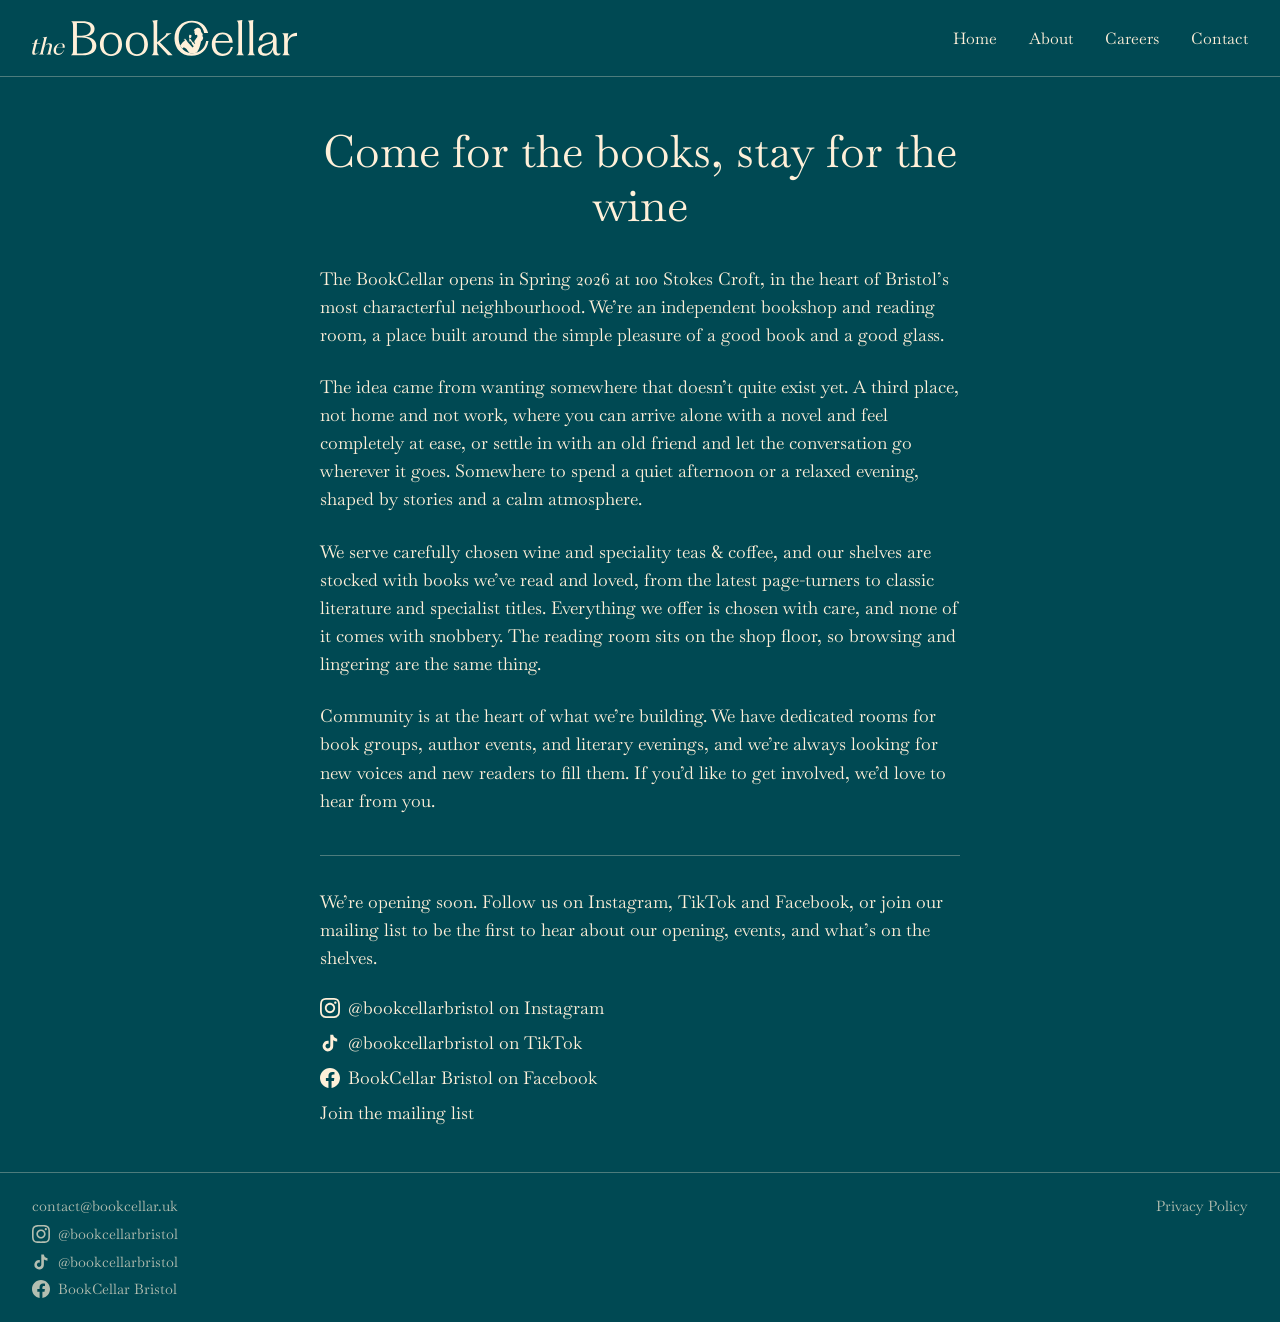
==== about/index.html @ 9a055769 "deploy: tombookcellar/Website@decc08bc57a5e27e91fe277b76f9f86587d32441" ====
<!doctype html><html lang=en><head><script async src="https://www.googletagmanager.com/gtag/js?id=G-79LZ1G3K5C"></script><script>window.dataLayer=window.dataLayer||[];function gtag(){dataLayer.push(arguments)}gtag("js",new Date),gtag("config","G-79LZ1G3K5C")</script><meta charset=UTF-8><meta name=viewport content="width=device-width,initial-scale=1"><title>About | the BookCellar</title>
<link rel=preconnect href=https://fonts.googleapis.com><link rel=preconnect href=https://fonts.gstatic.com crossorigin><link href="https://fonts.googleapis.com/css2?family=Baskervville:ital@0;1&display=swap" rel=stylesheet><link rel=stylesheet href=https://tombookcellar.github.io/Website-staging/css/main.css><link rel=icon href=https://tombookcellar.github.io/Website-staging/favicon.ico></head><body><header><a href=https://tombookcellar.github.io/ class=nav-logo><img src=https://tombookcellar.github.io/Website-staging/logo-header.svg alt="the BookCellar">
</a><button class=nav-toggle aria-label="Toggle navigation" aria-expanded=false>
<span></span>
<span></span>
<span></span></button><nav id=main-nav><ul><li><a href=https://tombookcellar.github.io/>Home</a></li><li><a href=https://tombookcellar.github.io/about/>About</a></li><li><a href=https://tombookcellar.github.io/careers/>Careers</a></li><li><a href=https://tombookcellar.github.io/contact/>Contact</a></li></ul></nav></header><script>const toggle=document.querySelector(".nav-toggle"),nav=document.getElementById("main-nav");toggle.addEventListener("click",function(){const e=nav.classList.toggle("nav-open");toggle.setAttribute("aria-expanded",e)})</script><main class=page-main><div class=page-content><h2 id=come-for-the-books-stay-for-the-wine>Come for the books, stay for the wine</h2><p>The BookCellar opens in Spring 2026 at 100 Stokes Croft, in the heart of Bristol&rsquo;s most characterful neighbourhood. We&rsquo;re an independent bookshop and reading room, a place built around the simple pleasure of a good book and a good glass.</p><p>The idea came from wanting somewhere that doesn&rsquo;t quite exist yet. A third place, not home and not work, where you can arrive alone with a novel and feel completely at ease, or settle in with an old friend and let the conversation go wherever it goes. Somewhere to spend a quiet afternoon or a relaxed evening, shaped by stories and a calm atmosphere.</p><p>We serve carefully chosen wine and speciality teas & coffee, and our shelves are stocked with books we&rsquo;ve read and loved, from the latest page-turners to classic literature and specialist titles. Everything we offer is chosen with care, and none of it comes with snobbery. The reading room sits on the shop floor, so browsing and lingering are the same thing.</p><p>Community is at the heart of what we&rsquo;re building. We have dedicated rooms for book groups, author events, and literary evenings, and we&rsquo;re always looking for new voices and new readers to fill them. If you&rsquo;d like to get involved, we&rsquo;d love to hear from you.</p><div class=about-cta><p>We&rsquo;re opening soon. Follow us on Instagram, TikTok and Facebook, or join our mailing list to be the first to hear about our opening, events, and what&rsquo;s on the shelves.</p><div class=about-cta-links><a href=https://instagram.com/bookcellarbristol target=_blank rel="noopener noreferrer"><svg class="social-icon" viewBox="0 0 24 24"><path d="M12 2.163c3.204.0 3.584.012 4.85.07 3.252.148 4.771 1.691 4.919 4.919.058 1.265.069 1.645.069 4.849.0 3.205-.012 3.584-.069 4.849-.149 3.225-1.664 4.771-4.919 4.919-1.266.058-1.644.07-4.85.07-3.204.0-3.584-.012-4.849-.07-3.26-.149-4.771-1.699-4.919-4.92-.058-1.265-.07-1.644-.07-4.849.0-3.204.013-3.583.07-4.849.149-3.227 1.664-4.771 4.919-4.919 1.266-.057 1.645-.069 4.849-.069zM12 0C8.741.0 8.333.014 7.053.072c-4.358.2-6.78 2.618-6.98 6.98-.059 1.281-.073 1.689-.073 4.948s.014 3.668.072 4.948c.2 4.358 2.618 6.78 6.98 6.98C8.333 23.986 8.741 24 12 24s3.668-.014 4.948-.072c4.354-.2 6.782-2.618 6.979-6.98.059-1.28.073-1.689.073-4.948s-.014-3.667-.072-4.947c-.196-4.354-2.617-6.78-6.979-6.98-1.281-.059-1.69-.073-4.949-.073zm0 5.838c-3.403.0-6.162 2.759-6.162 6.162S8.597 18.163 12 18.163s6.162-2.759 6.162-6.163c0-3.403-2.759-6.162-6.162-6.162zM12 16c-2.209.0-4-1.79-4-4 0-2.209 1.791-4 4-4s4 1.791 4 4c0 2.21-1.791 4-4 4zm6.406-11.845c-.796.0-1.441.645-1.441 1.44s.645 1.44 1.441 1.44c.795.0 1.439-.645 1.439-1.44s-.644-1.44-1.439-1.44z"/></svg>@bookcellarbristol on Instagram</a>
<a href=https://www.tiktok.com/@bookcellarbristol target=_blank rel="noopener noreferrer"><svg class="social-icon" viewBox="0 0 24 24"><path d="M19.59 6.69a4.83 4.83.0 01-3.77-4.25V2h-3.45v13.67a2.89 2.89.0 01-5.2 1.74 2.89 2.89.0 012.31-4.64 2.93 2.93.0 01.88.13V9.4a6.84 6.84.0 00-1-.05A6.33 6.33.0 005 20.1a6.34 6.34.0 0010.86-4.43v-7a8.16 8.16.0 004.77 1.52v-3.4a4.85 4.85.0 01-1-.1z"/></svg>@bookcellarbristol on TikTok</a>
<a href="https://www.facebook.com/profile.php?id=61580732770630" target=_blank rel="noopener noreferrer"><svg class="social-icon" viewBox="0 0 24 24"><path d="M24 12.073C24 5.404 18.627.0 12 0S0 5.404.0 12.073C0 18.1 4.388 23.094 10.125 24v-8.437H7.078v-3.49h3.047V9.41c0-3.025 1.792-4.697 4.533-4.697 1.312.0 2.686.236 2.686.236v2.97h-1.513c-1.491.0-1.956.93-1.956 1.886v2.267h3.328l-.532 3.49h-2.796V24C19.612 23.094 24 18.1 24 12.073z"/></svg>BookCellar Bristol on Facebook</a>
<a href=/#signup>Join the mailing list</a></div></div></div></main><footer><div class=footer-left><a href=mailto:contact@bookcellar.uk>contact@bookcellar.uk</a>
<a href=https://instagram.com/bookcellarbristol target=_blank rel="noopener noreferrer"><svg class="social-icon" viewBox="0 0 24 24"><path d="M12 2.163c3.204.0 3.584.012 4.85.07 3.252.148 4.771 1.691 4.919 4.919.058 1.265.069 1.645.069 4.849.0 3.205-.012 3.584-.069 4.849-.149 3.225-1.664 4.771-4.919 4.919-1.266.058-1.644.07-4.85.07-3.204.0-3.584-.012-4.849-.07-3.26-.149-4.771-1.699-4.919-4.92-.058-1.265-.07-1.644-.07-4.849.0-3.204.013-3.583.07-4.849.149-3.227 1.664-4.771 4.919-4.919 1.266-.057 1.645-.069 4.849-.069zM12 0C8.741.0 8.333.014 7.053.072c-4.358.2-6.78 2.618-6.98 6.98-.059 1.281-.073 1.689-.073 4.948s.014 3.668.072 4.948c.2 4.358 2.618 6.78 6.98 6.98C8.333 23.986 8.741 24 12 24s3.668-.014 4.948-.072c4.354-.2 6.782-2.618 6.979-6.98.059-1.28.073-1.689.073-4.948s-.014-3.667-.072-4.947c-.196-4.354-2.617-6.78-6.979-6.98-1.281-.059-1.69-.073-4.949-.073zm0 5.838c-3.403.0-6.162 2.759-6.162 6.162S8.597 18.163 12 18.163s6.162-2.759 6.162-6.163c0-3.403-2.759-6.162-6.162-6.162zM12 16c-2.209.0-4-1.79-4-4 0-2.209 1.791-4 4-4s4 1.791 4 4c0 2.21-1.791 4-4 4zm6.406-11.845c-.796.0-1.441.645-1.441 1.44s.645 1.44 1.441 1.44c.795.0 1.439-.645 1.439-1.44s-.644-1.44-1.439-1.44z"/></svg>
@bookcellarbristol
</a><a href=https://www.tiktok.com/@bookcellarbristol target=_blank rel="noopener noreferrer"><svg class="social-icon" viewBox="0 0 24 24"><path d="M19.59 6.69a4.83 4.83.0 01-3.77-4.25V2h-3.45v13.67a2.89 2.89.0 01-5.2 1.74 2.89 2.89.0 012.31-4.64 2.93 2.93.0 01.88.13V9.4a6.84 6.84.0 00-1-.05A6.33 6.33.0 005 20.1a6.34 6.34.0 0010.86-4.43v-7a8.16 8.16.0 004.77 1.52v-3.4a4.85 4.85.0 01-1-.1z"/></svg>
@bookcellarbristol
</a><a href="https://www.facebook.com/profile.php?id=61580732770630" target=_blank rel="noopener noreferrer"><svg class="social-icon" viewBox="0 0 24 24"><path d="M24 12.073C24 5.404 18.627.0 12 0S0 5.404.0 12.073C0 18.1 4.388 23.094 10.125 24v-8.437H7.078v-3.49h3.047V9.41c0-3.025 1.792-4.697 4.533-4.697 1.312.0 2.686.236 2.686.236v2.97h-1.513c-1.491.0-1.956.93-1.956 1.886v2.267h3.328l-.532 3.49h-2.796V24C19.612 23.094 24 18.1 24 12.073z"/></svg>
BookCellar Bristol</a></div><div class=footer-right><a href=https://tombookcellar.github.io/privacy/>Privacy Policy</a></div></footer></body></html>
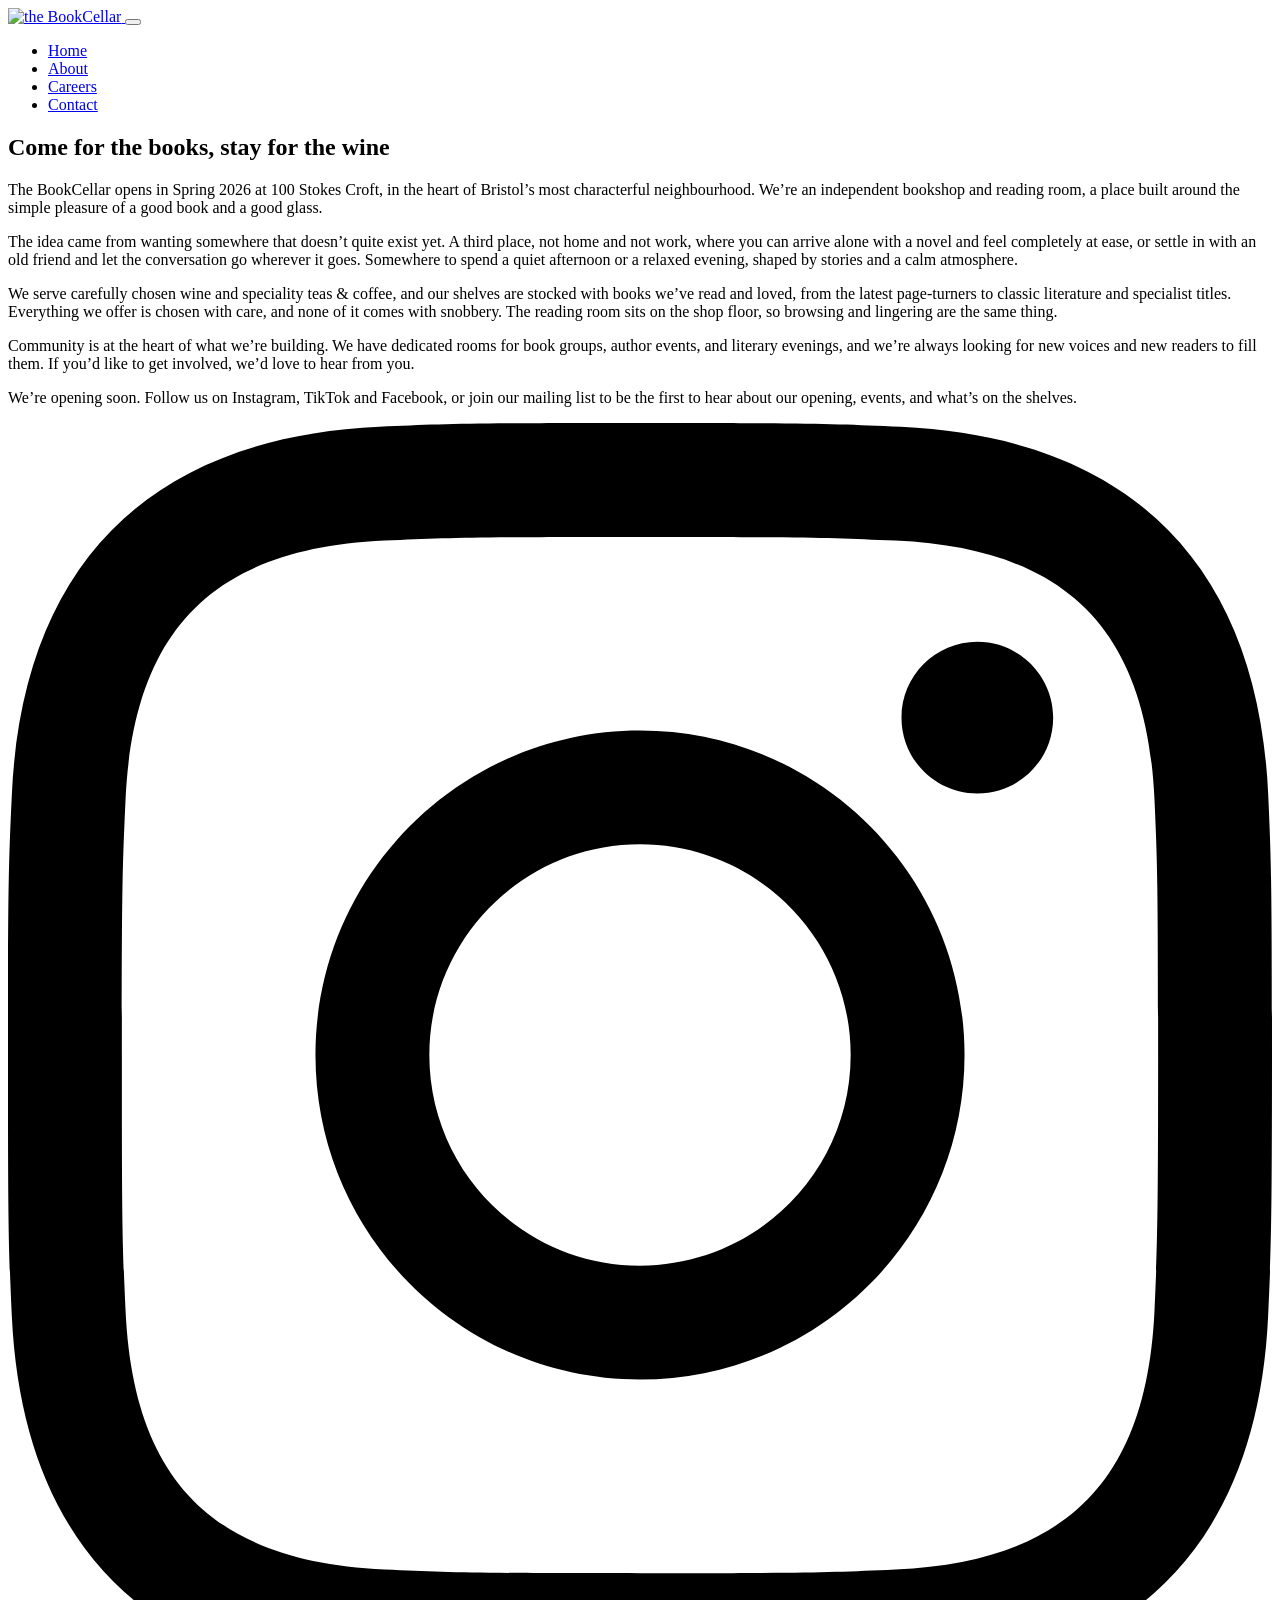
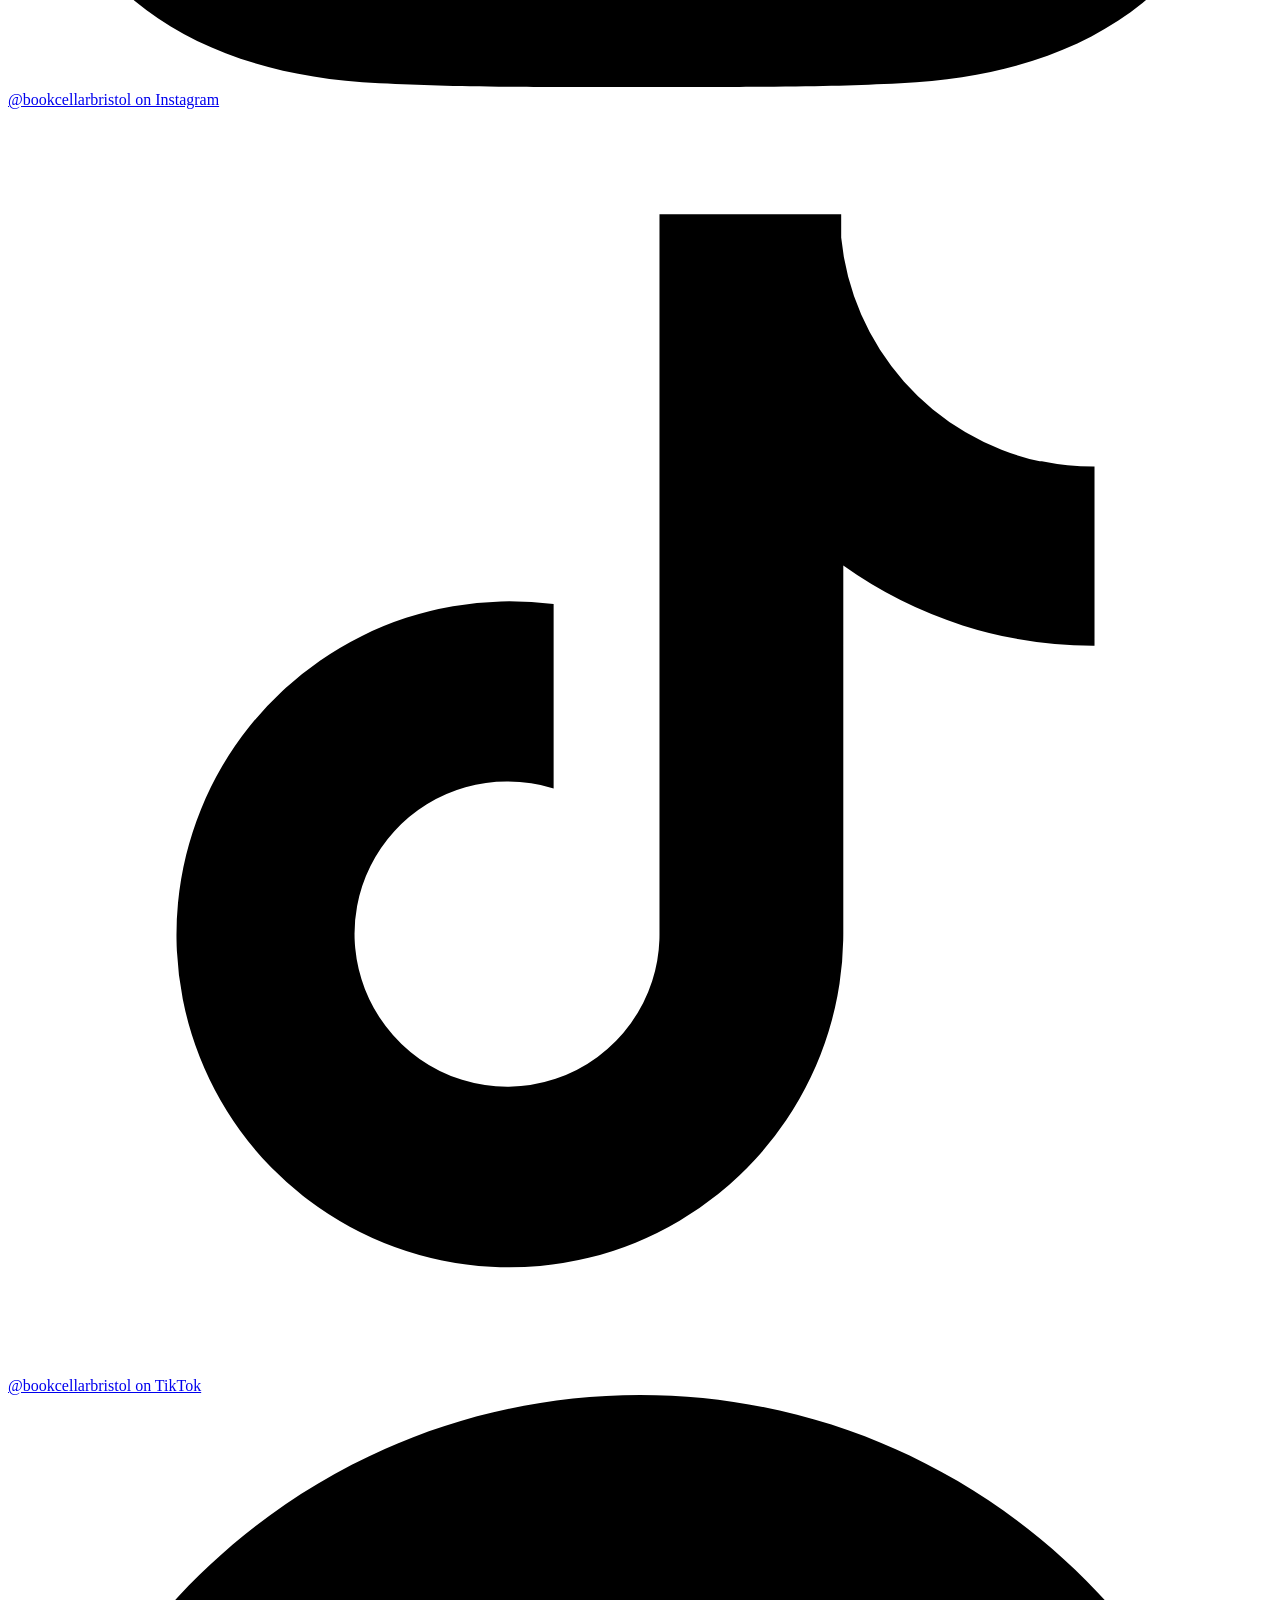
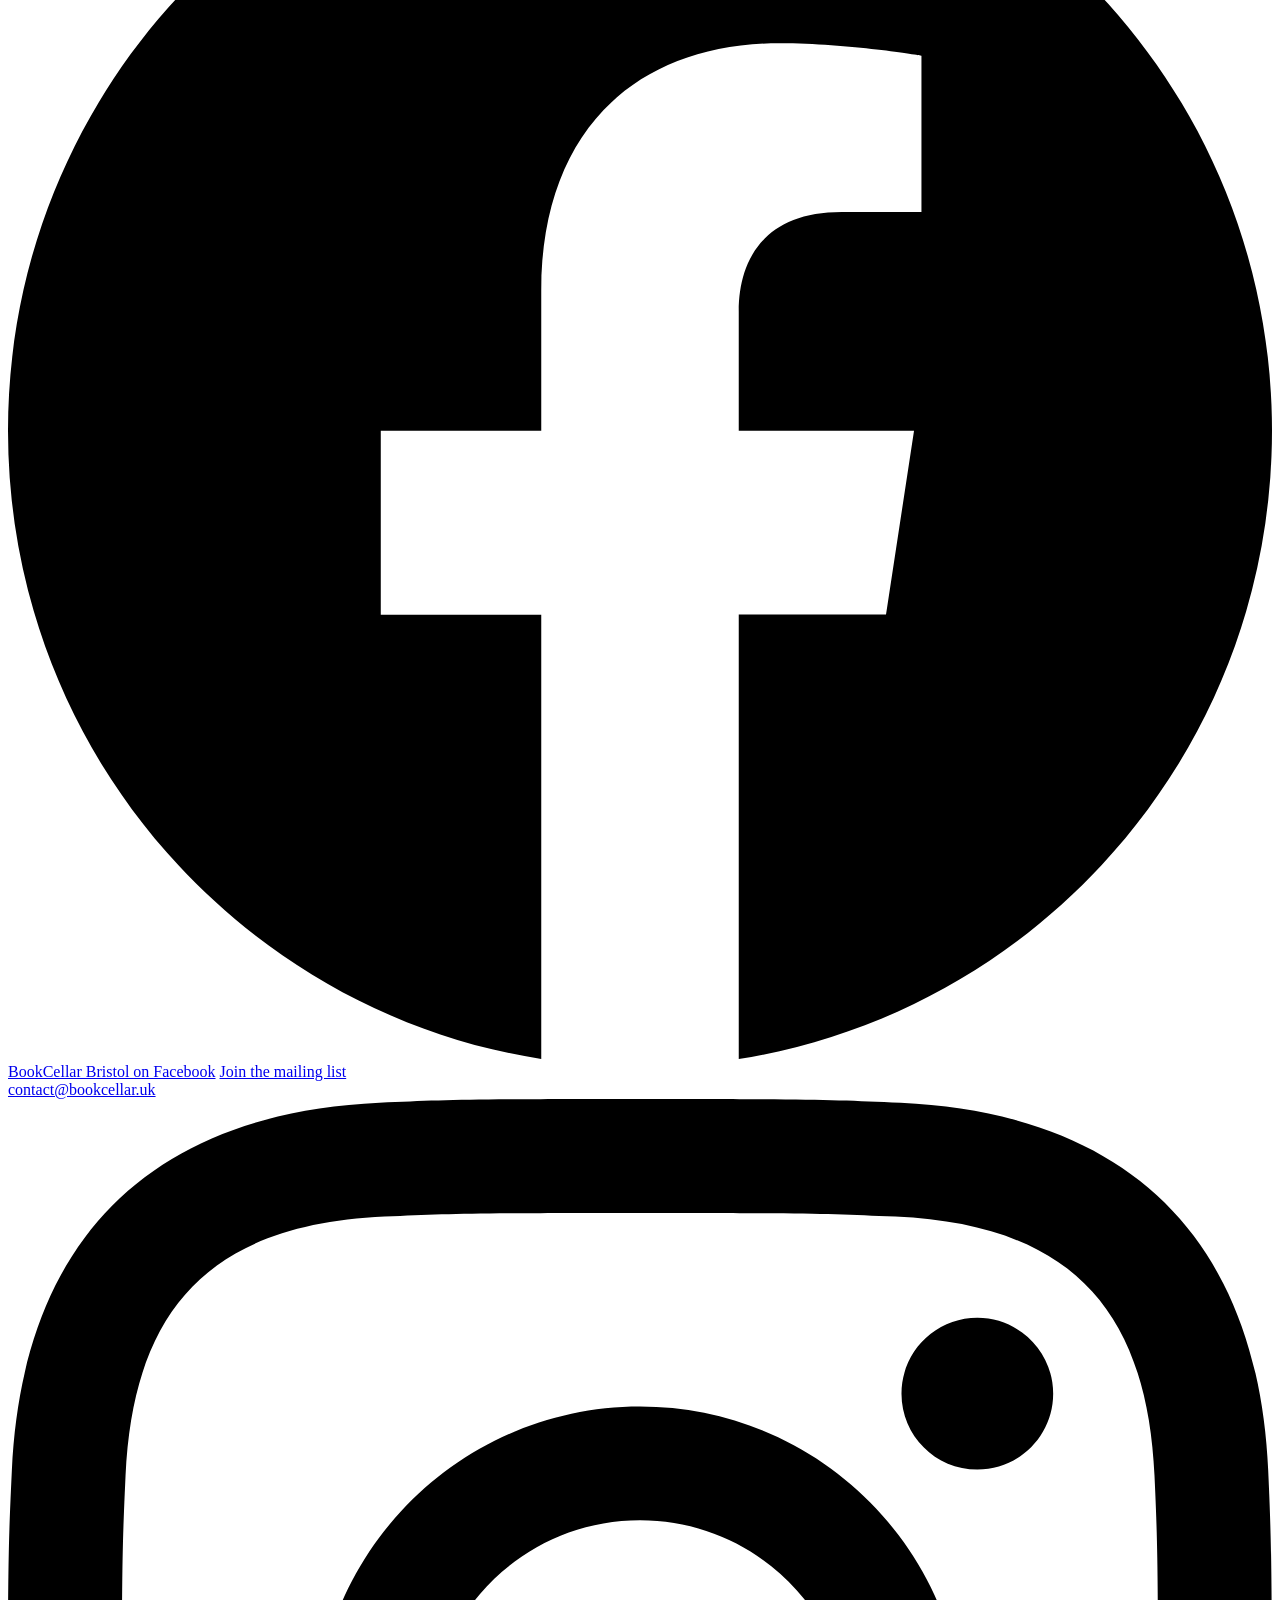
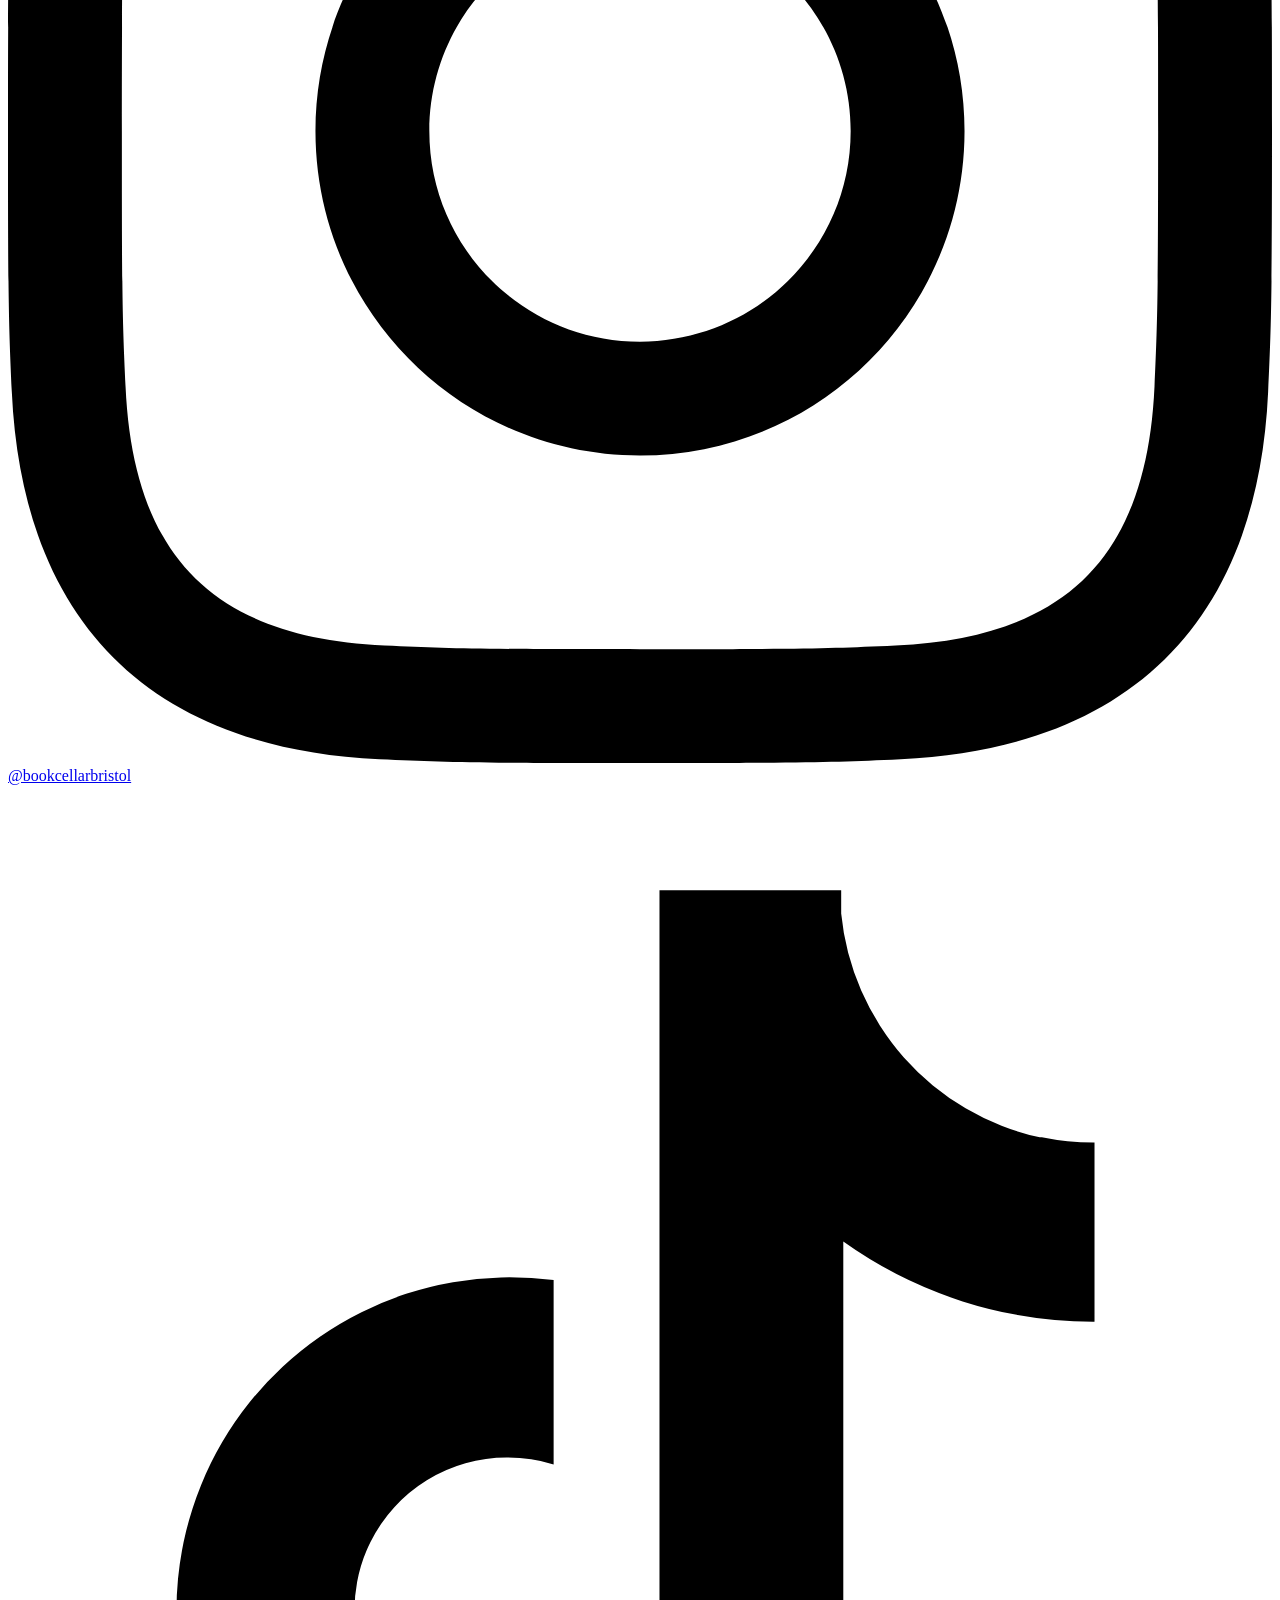
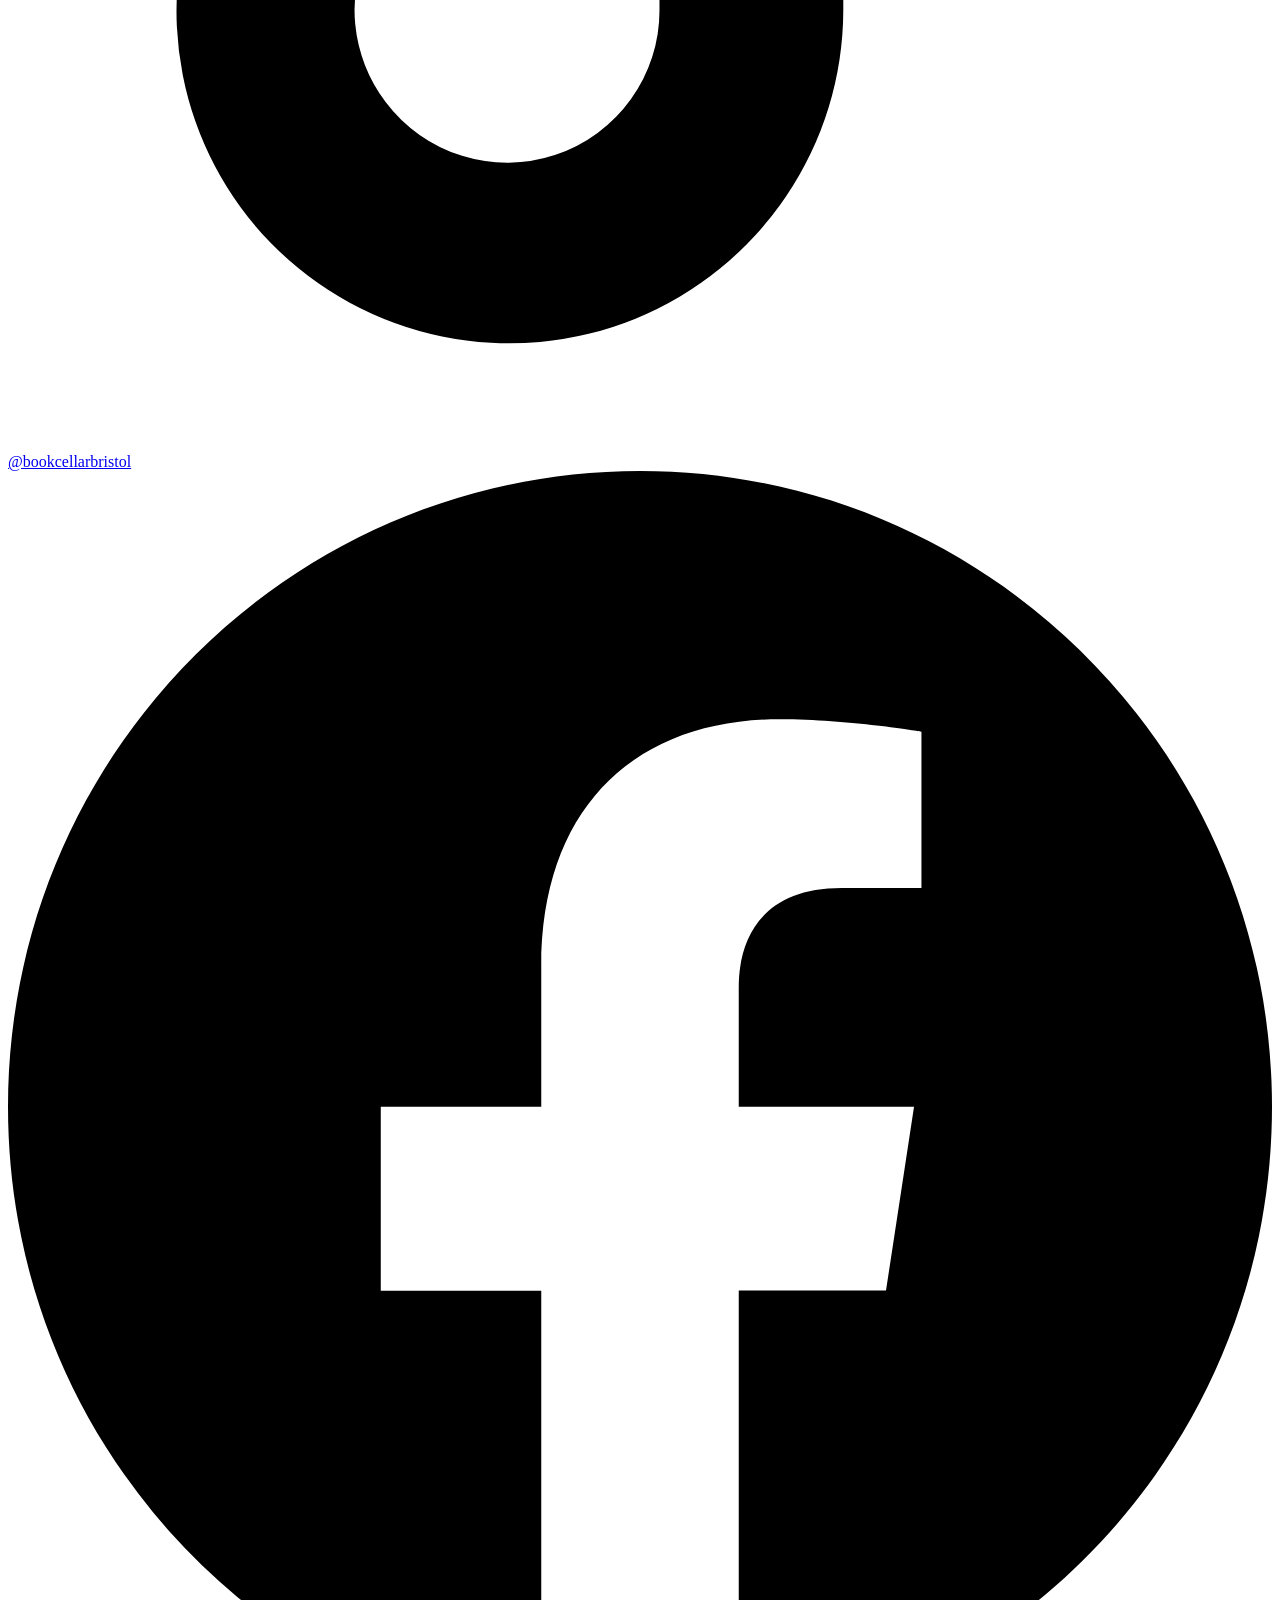
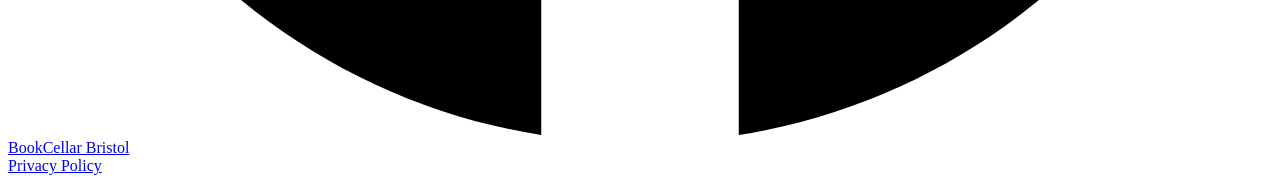
==== commit 7dc6c4a4: "deploy: tombookcellar/Website@4256fb615fe1a542af90289364bca281ec5dde5c" ====
--- a/about/index.html
+++ b/about/index.html
@@ -1,9 +1,9 @@
 <!doctype html><html lang=en><head><script async src="https://www.googletagmanager.com/gtag/js?id=G-79LZ1G3K5C"></script><script>window.dataLayer=window.dataLayer||[];function gtag(){dataLayer.push(arguments)}gtag("js",new Date),gtag("config","G-79LZ1G3K5C")</script><meta charset=UTF-8><meta name=viewport content="width=device-width,initial-scale=1"><title>About | the BookCellar</title>
-<link rel=preconnect href=https://fonts.googleapis.com><link rel=preconnect href=https://fonts.gstatic.com crossorigin><link href="https://fonts.googleapis.com/css2?family=Baskervville:ital@0;1&display=swap" rel=stylesheet><link rel=stylesheet href=https://tombookcellar.github.io/Website-staging/css/main.css><link rel=icon href=https://tombookcellar.github.io/Website-staging/favicon.ico></head><body><header><a href=https://tombookcellar.github.io/ class=nav-logo><img src=https://tombookcellar.github.io/Website-staging/logo-header.svg alt="the BookCellar">
+<link rel=preconnect href=https://fonts.googleapis.com><link rel=preconnect href=https://fonts.gstatic.com crossorigin><link href="https://fonts.googleapis.com/css2?family=Baskervville:ital@0;1&display=swap" rel=stylesheet><link rel=stylesheet href=/Website-staging/css/main.css><link rel=icon href=/Website-staging/favicon.ico></head><body><header><a href=/ class=nav-logo><img src=/Website-staging/logo-header.svg alt="the BookCellar">
 </a><button class=nav-toggle aria-label="Toggle navigation" aria-expanded=false>
 <span></span>
 <span></span>
-<span></span></button><nav id=main-nav><ul><li><a href=https://tombookcellar.github.io/>Home</a></li><li><a href=https://tombookcellar.github.io/about/>About</a></li><li><a href=https://tombookcellar.github.io/careers/>Careers</a></li><li><a href=https://tombookcellar.github.io/contact/>Contact</a></li></ul></nav></header><script>const toggle=document.querySelector(".nav-toggle"),nav=document.getElementById("main-nav");toggle.addEventListener("click",function(){const e=nav.classList.toggle("nav-open");toggle.setAttribute("aria-expanded",e)})</script><main class=page-main><div class=page-content><h2 id=come-for-the-books-stay-for-the-wine>Come for the books, stay for the wine</h2><p>The BookCellar opens in Spring 2026 at 100 Stokes Croft, in the heart of Bristol&rsquo;s most characterful neighbourhood. We&rsquo;re an independent bookshop and reading room, a place built around the simple pleasure of a good book and a good glass.</p><p>The idea came from wanting somewhere that doesn&rsquo;t quite exist yet. A third place, not home and not work, where you can arrive alone with a novel and feel completely at ease, or settle in with an old friend and let the conversation go wherever it goes. Somewhere to spend a quiet afternoon or a relaxed evening, shaped by stories and a calm atmosphere.</p><p>We serve carefully chosen wine and speciality teas & coffee, and our shelves are stocked with books we&rsquo;ve read and loved, from the latest page-turners to classic literature and specialist titles. Everything we offer is chosen with care, and none of it comes with snobbery. The reading room sits on the shop floor, so browsing and lingering are the same thing.</p><p>Community is at the heart of what we&rsquo;re building. We have dedicated rooms for book groups, author events, and literary evenings, and we&rsquo;re always looking for new voices and new readers to fill them. If you&rsquo;d like to get involved, we&rsquo;d love to hear from you.</p><div class=about-cta><p>We&rsquo;re opening soon. Follow us on Instagram, TikTok and Facebook, or join our mailing list to be the first to hear about our opening, events, and what&rsquo;s on the shelves.</p><div class=about-cta-links><a href=https://instagram.com/bookcellarbristol target=_blank rel="noopener noreferrer"><svg class="social-icon" viewBox="0 0 24 24"><path d="M12 2.163c3.204.0 3.584.012 4.85.07 3.252.148 4.771 1.691 4.919 4.919.058 1.265.069 1.645.069 4.849.0 3.205-.012 3.584-.069 4.849-.149 3.225-1.664 4.771-4.919 4.919-1.266.058-1.644.07-4.85.07-3.204.0-3.584-.012-4.849-.07-3.26-.149-4.771-1.699-4.919-4.92-.058-1.265-.07-1.644-.07-4.849.0-3.204.013-3.583.07-4.849.149-3.227 1.664-4.771 4.919-4.919 1.266-.057 1.645-.069 4.849-.069zM12 0C8.741.0 8.333.014 7.053.072c-4.358.2-6.78 2.618-6.98 6.98-.059 1.281-.073 1.689-.073 4.948s.014 3.668.072 4.948c.2 4.358 2.618 6.78 6.98 6.98C8.333 23.986 8.741 24 12 24s3.668-.014 4.948-.072c4.354-.2 6.782-2.618 6.979-6.98.059-1.28.073-1.689.073-4.948s-.014-3.667-.072-4.947c-.196-4.354-2.617-6.78-6.979-6.98-1.281-.059-1.69-.073-4.949-.073zm0 5.838c-3.403.0-6.162 2.759-6.162 6.162S8.597 18.163 12 18.163s6.162-2.759 6.162-6.163c0-3.403-2.759-6.162-6.162-6.162zM12 16c-2.209.0-4-1.79-4-4 0-2.209 1.791-4 4-4s4 1.791 4 4c0 2.21-1.791 4-4 4zm6.406-11.845c-.796.0-1.441.645-1.441 1.44s.645 1.44 1.441 1.44c.795.0 1.439-.645 1.439-1.44s-.644-1.44-1.439-1.44z"/></svg>@bookcellarbristol on Instagram</a>
+<span></span></button><nav id=main-nav><ul><li><a href=/>Home</a></li><li><a href=/about/>About</a></li><li><a href=/careers/>Careers</a></li><li><a href=/contact/>Contact</a></li></ul></nav></header><script>const toggle=document.querySelector(".nav-toggle"),nav=document.getElementById("main-nav");toggle.addEventListener("click",function(){const e=nav.classList.toggle("nav-open");toggle.setAttribute("aria-expanded",e)})</script><main class=page-main><div class=page-content><h2 id=come-for-the-books-stay-for-the-wine>Come for the books, stay for the wine</h2><p>The BookCellar opens in Spring 2026 at 100 Stokes Croft, in the heart of Bristol&rsquo;s most characterful neighbourhood. We&rsquo;re an independent bookshop and reading room, a place built around the simple pleasure of a good book and a good glass.</p><p>The idea came from wanting somewhere that doesn&rsquo;t quite exist yet. A third place, not home and not work, where you can arrive alone with a novel and feel completely at ease, or settle in with an old friend and let the conversation go wherever it goes. Somewhere to spend a quiet afternoon or a relaxed evening, shaped by stories and a calm atmosphere.</p><p>We serve carefully chosen wine and speciality teas & coffee, and our shelves are stocked with books we&rsquo;ve read and loved, from the latest page-turners to classic literature and specialist titles. Everything we offer is chosen with care, and none of it comes with snobbery. The reading room sits on the shop floor, so browsing and lingering are the same thing.</p><p>Community is at the heart of what we&rsquo;re building. We have dedicated rooms for book groups, author events, and literary evenings, and we&rsquo;re always looking for new voices and new readers to fill them. If you&rsquo;d like to get involved, we&rsquo;d love to hear from you.</p><div class=about-cta><p>We&rsquo;re opening soon. Follow us on Instagram, TikTok and Facebook, or join our mailing list to be the first to hear about our opening, events, and what&rsquo;s on the shelves.</p><div class=about-cta-links><a href=https://instagram.com/bookcellarbristol target=_blank rel="noopener noreferrer"><svg class="social-icon" viewBox="0 0 24 24"><path d="M12 2.163c3.204.0 3.584.012 4.85.07 3.252.148 4.771 1.691 4.919 4.919.058 1.265.069 1.645.069 4.849.0 3.205-.012 3.584-.069 4.849-.149 3.225-1.664 4.771-4.919 4.919-1.266.058-1.644.07-4.85.07-3.204.0-3.584-.012-4.849-.07-3.26-.149-4.771-1.699-4.919-4.92-.058-1.265-.07-1.644-.07-4.849.0-3.204.013-3.583.07-4.849.149-3.227 1.664-4.771 4.919-4.919 1.266-.057 1.645-.069 4.849-.069zM12 0C8.741.0 8.333.014 7.053.072c-4.358.2-6.78 2.618-6.98 6.98-.059 1.281-.073 1.689-.073 4.948s.014 3.668.072 4.948c.2 4.358 2.618 6.78 6.98 6.98C8.333 23.986 8.741 24 12 24s3.668-.014 4.948-.072c4.354-.2 6.782-2.618 6.979-6.98.059-1.28.073-1.689.073-4.948s-.014-3.667-.072-4.947c-.196-4.354-2.617-6.78-6.979-6.98-1.281-.059-1.69-.073-4.949-.073zm0 5.838c-3.403.0-6.162 2.759-6.162 6.162S8.597 18.163 12 18.163s6.162-2.759 6.162-6.163c0-3.403-2.759-6.162-6.162-6.162zM12 16c-2.209.0-4-1.79-4-4 0-2.209 1.791-4 4-4s4 1.791 4 4c0 2.21-1.791 4-4 4zm6.406-11.845c-.796.0-1.441.645-1.441 1.44s.645 1.44 1.441 1.44c.795.0 1.439-.645 1.439-1.44s-.644-1.44-1.439-1.44z"/></svg>@bookcellarbristol on Instagram</a>
 <a href=https://www.tiktok.com/@bookcellarbristol target=_blank rel="noopener noreferrer"><svg class="social-icon" viewBox="0 0 24 24"><path d="M19.59 6.69a4.83 4.83.0 01-3.77-4.25V2h-3.45v13.67a2.89 2.89.0 01-5.2 1.74 2.89 2.89.0 012.31-4.64 2.93 2.93.0 01.88.13V9.4a6.84 6.84.0 00-1-.05A6.33 6.33.0 005 20.1a6.34 6.34.0 0010.86-4.43v-7a8.16 8.16.0 004.77 1.52v-3.4a4.85 4.85.0 01-1-.1z"/></svg>@bookcellarbristol on TikTok</a>
 <a href="https://www.facebook.com/profile.php?id=61580732770630" target=_blank rel="noopener noreferrer"><svg class="social-icon" viewBox="0 0 24 24"><path d="M24 12.073C24 5.404 18.627.0 12 0S0 5.404.0 12.073C0 18.1 4.388 23.094 10.125 24v-8.437H7.078v-3.49h3.047V9.41c0-3.025 1.792-4.697 4.533-4.697 1.312.0 2.686.236 2.686.236v2.97h-1.513c-1.491.0-1.956.93-1.956 1.886v2.267h3.328l-.532 3.49h-2.796V24C19.612 23.094 24 18.1 24 12.073z"/></svg>BookCellar Bristol on Facebook</a>
 <a href=/#signup>Join the mailing list</a></div></div></div></main><footer><div class=footer-left><a href=mailto:contact@bookcellar.uk>contact@bookcellar.uk</a>
@@ -12,4 +12,4 @@
 </a><a href=https://www.tiktok.com/@bookcellarbristol target=_blank rel="noopener noreferrer"><svg class="social-icon" viewBox="0 0 24 24"><path d="M19.59 6.69a4.83 4.83.0 01-3.77-4.25V2h-3.45v13.67a2.89 2.89.0 01-5.2 1.74 2.89 2.89.0 012.31-4.64 2.93 2.93.0 01.88.13V9.4a6.84 6.84.0 00-1-.05A6.33 6.33.0 005 20.1a6.34 6.34.0 0010.86-4.43v-7a8.16 8.16.0 004.77 1.52v-3.4a4.85 4.85.0 01-1-.1z"/></svg>
 @bookcellarbristol
 </a><a href="https://www.facebook.com/profile.php?id=61580732770630" target=_blank rel="noopener noreferrer"><svg class="social-icon" viewBox="0 0 24 24"><path d="M24 12.073C24 5.404 18.627.0 12 0S0 5.404.0 12.073C0 18.1 4.388 23.094 10.125 24v-8.437H7.078v-3.49h3.047V9.41c0-3.025 1.792-4.697 4.533-4.697 1.312.0 2.686.236 2.686.236v2.97h-1.513c-1.491.0-1.956.93-1.956 1.886v2.267h3.328l-.532 3.49h-2.796V24C19.612 23.094 24 18.1 24 12.073z"/></svg>
-BookCellar Bristol</a></div><div class=footer-right><a href=https://tombookcellar.github.io/privacy/>Privacy Policy</a></div></footer></body></html>+BookCellar Bristol</a></div><div class=footer-right><a href=/privacy/>Privacy Policy</a></div></footer></body></html>
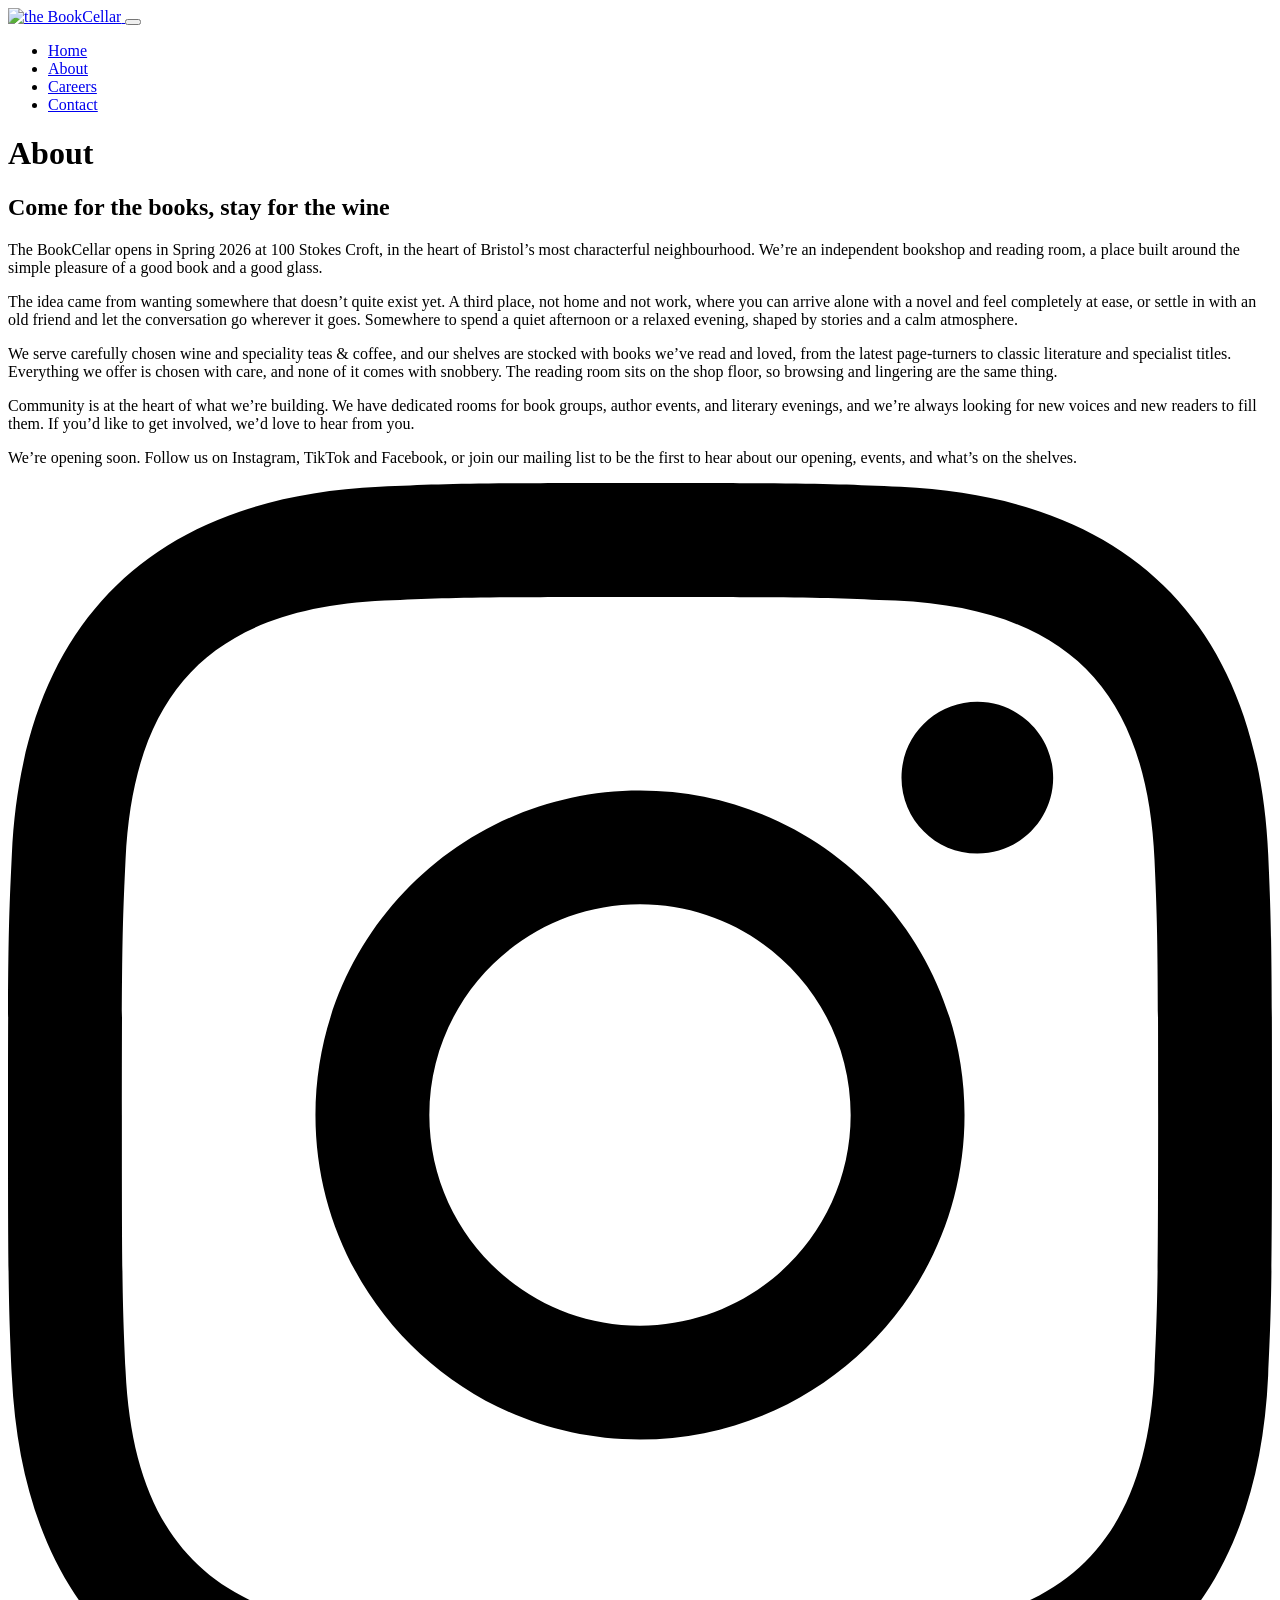
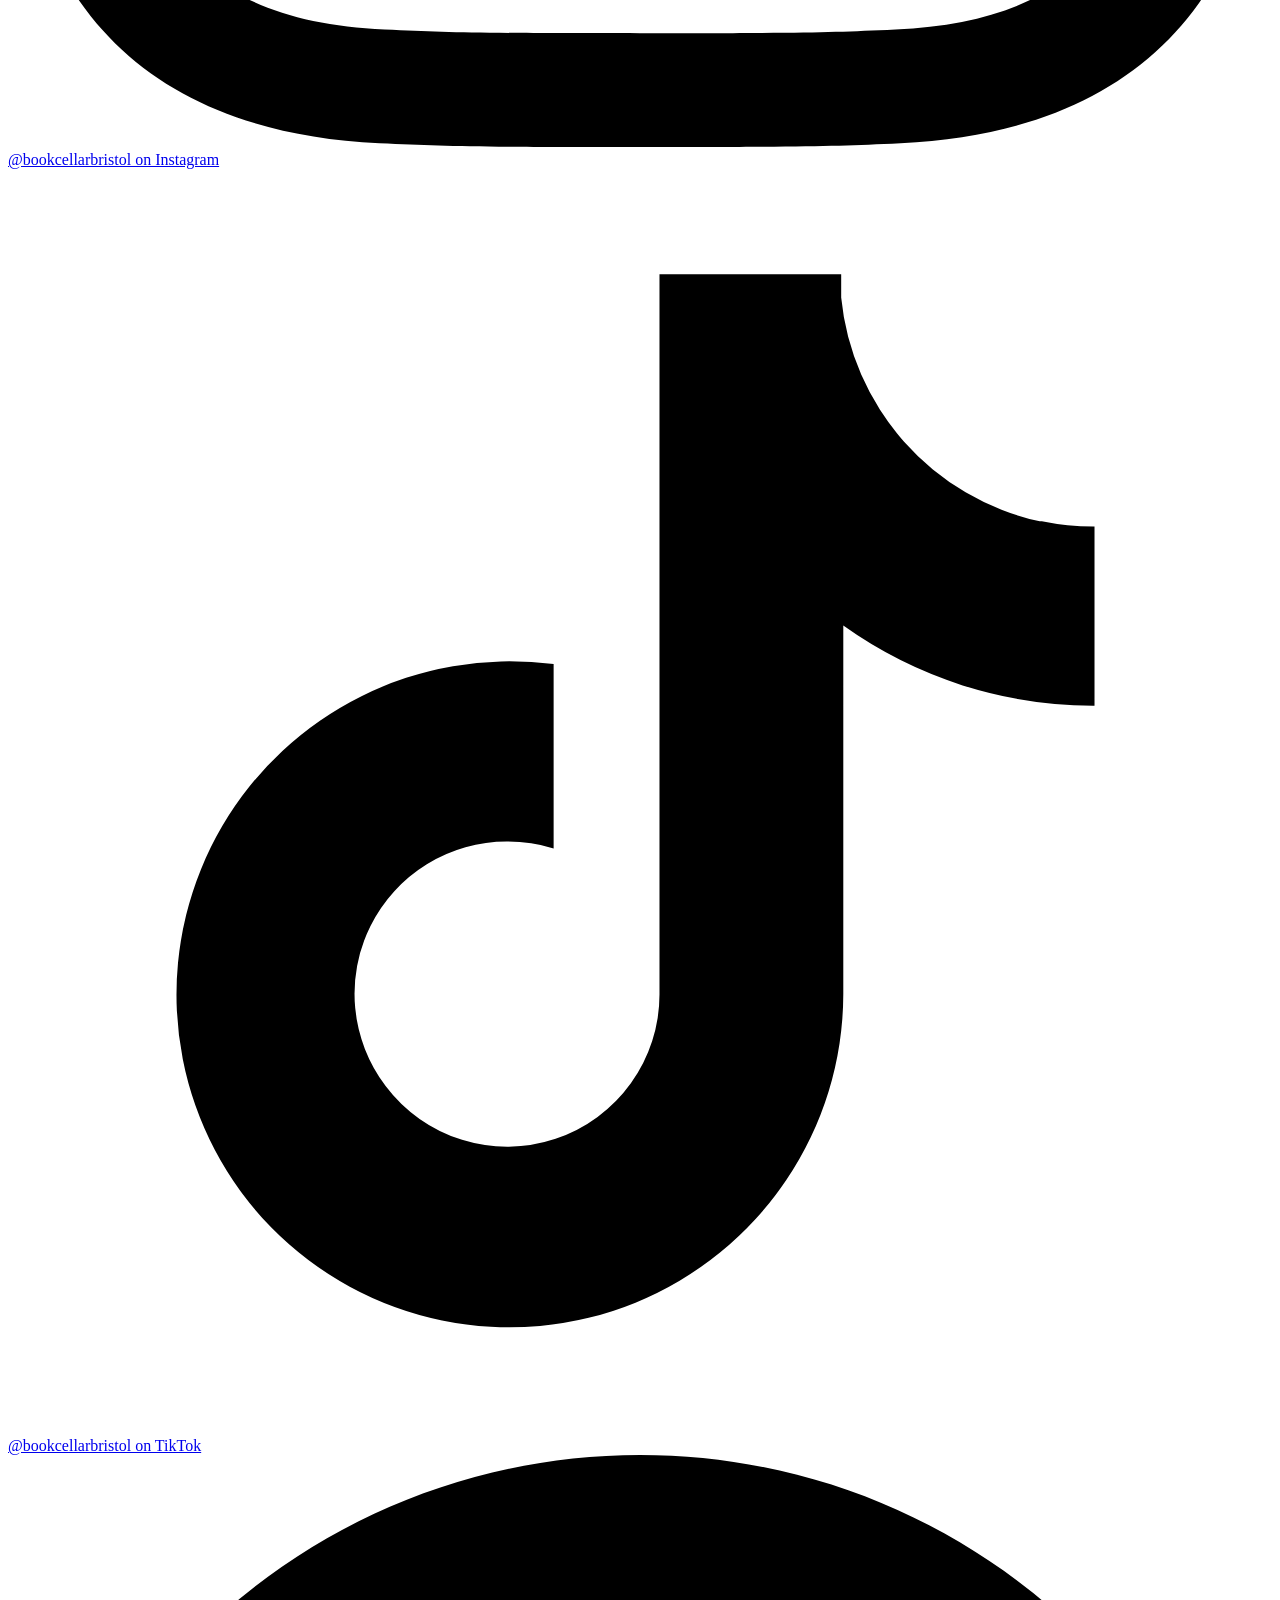
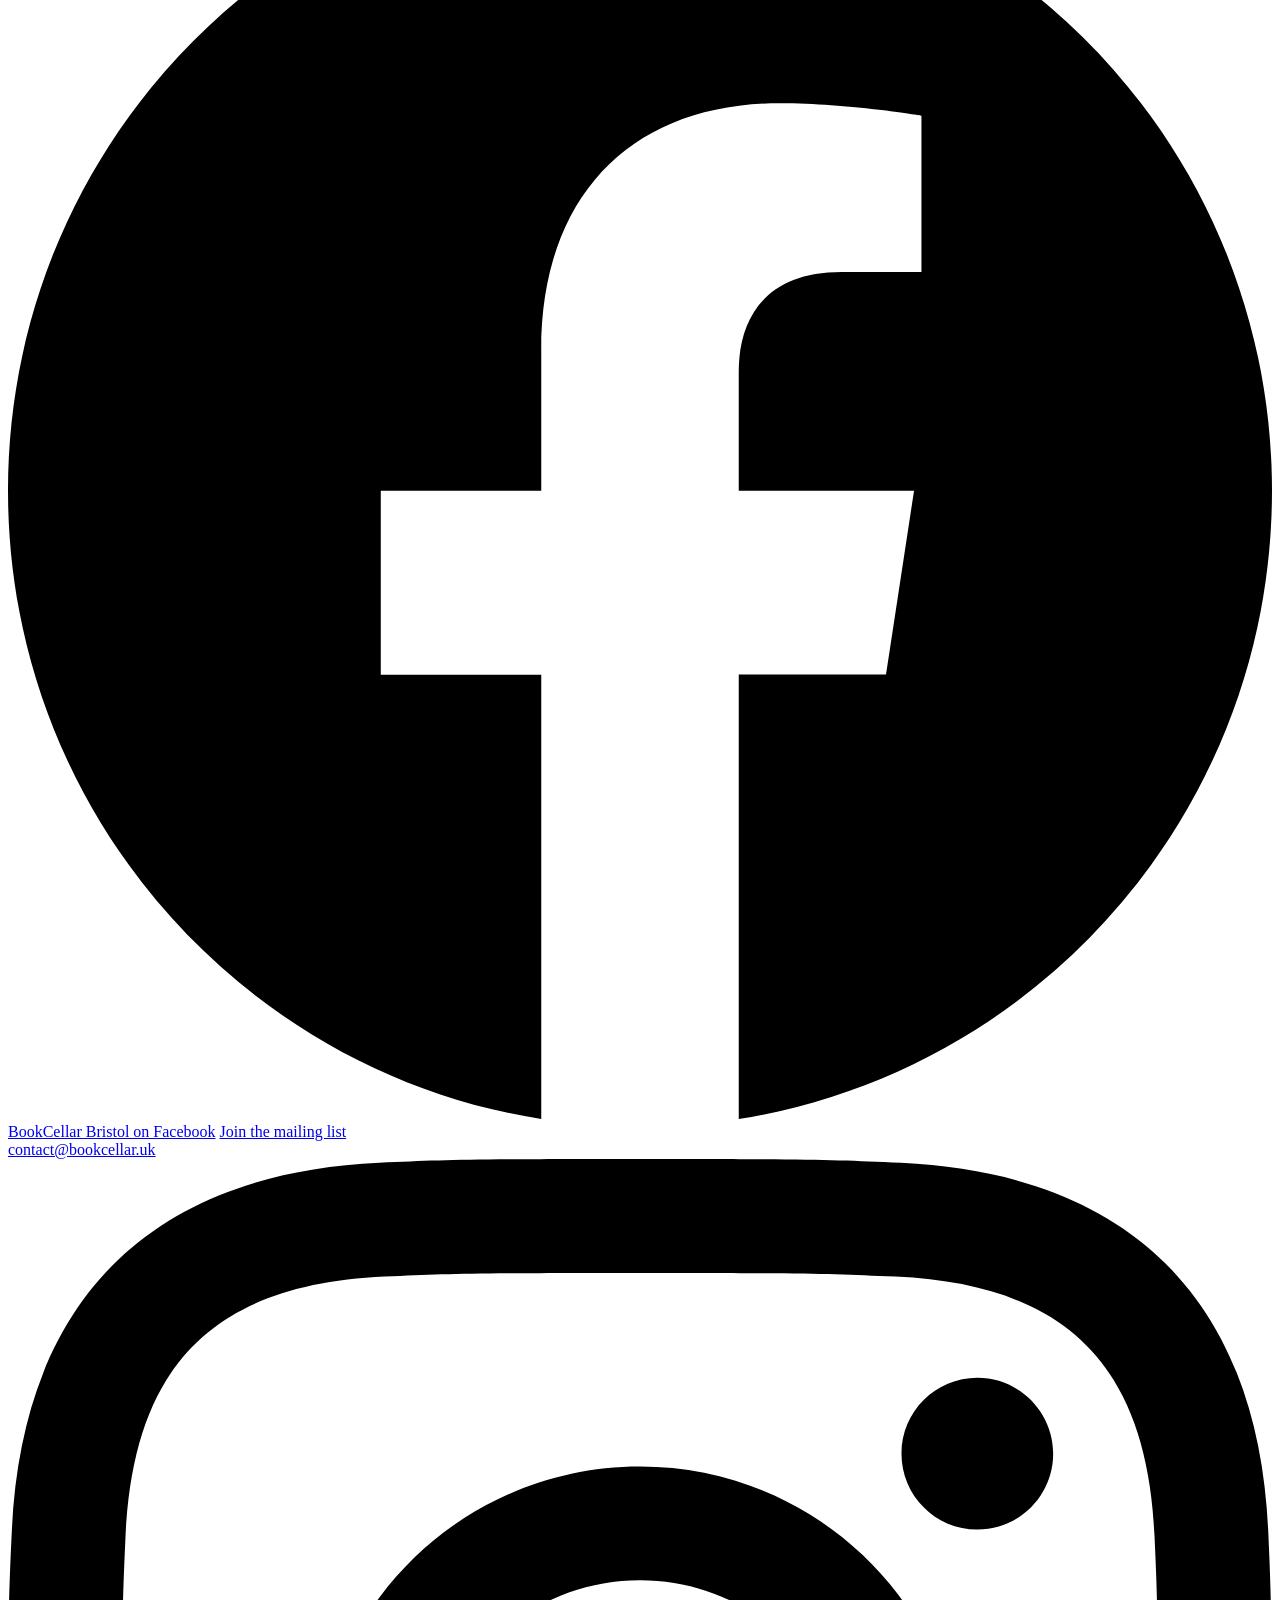
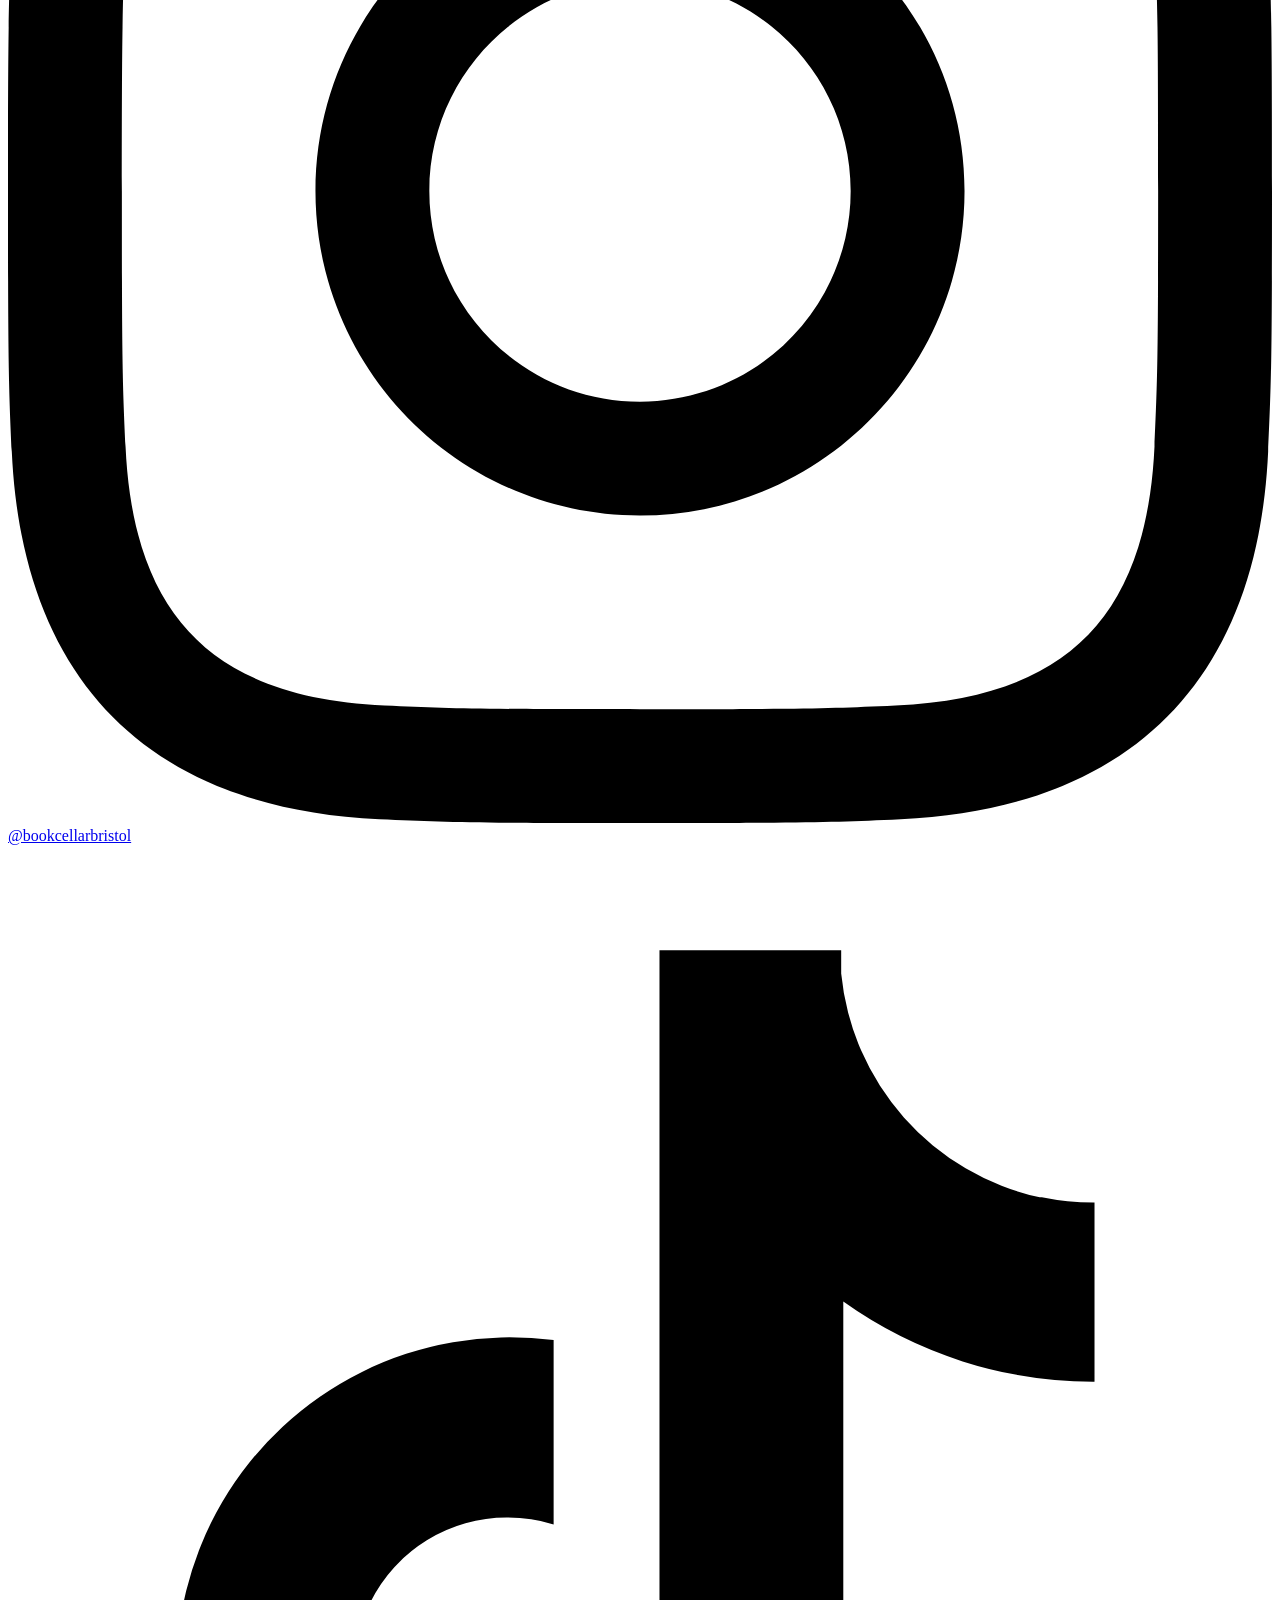
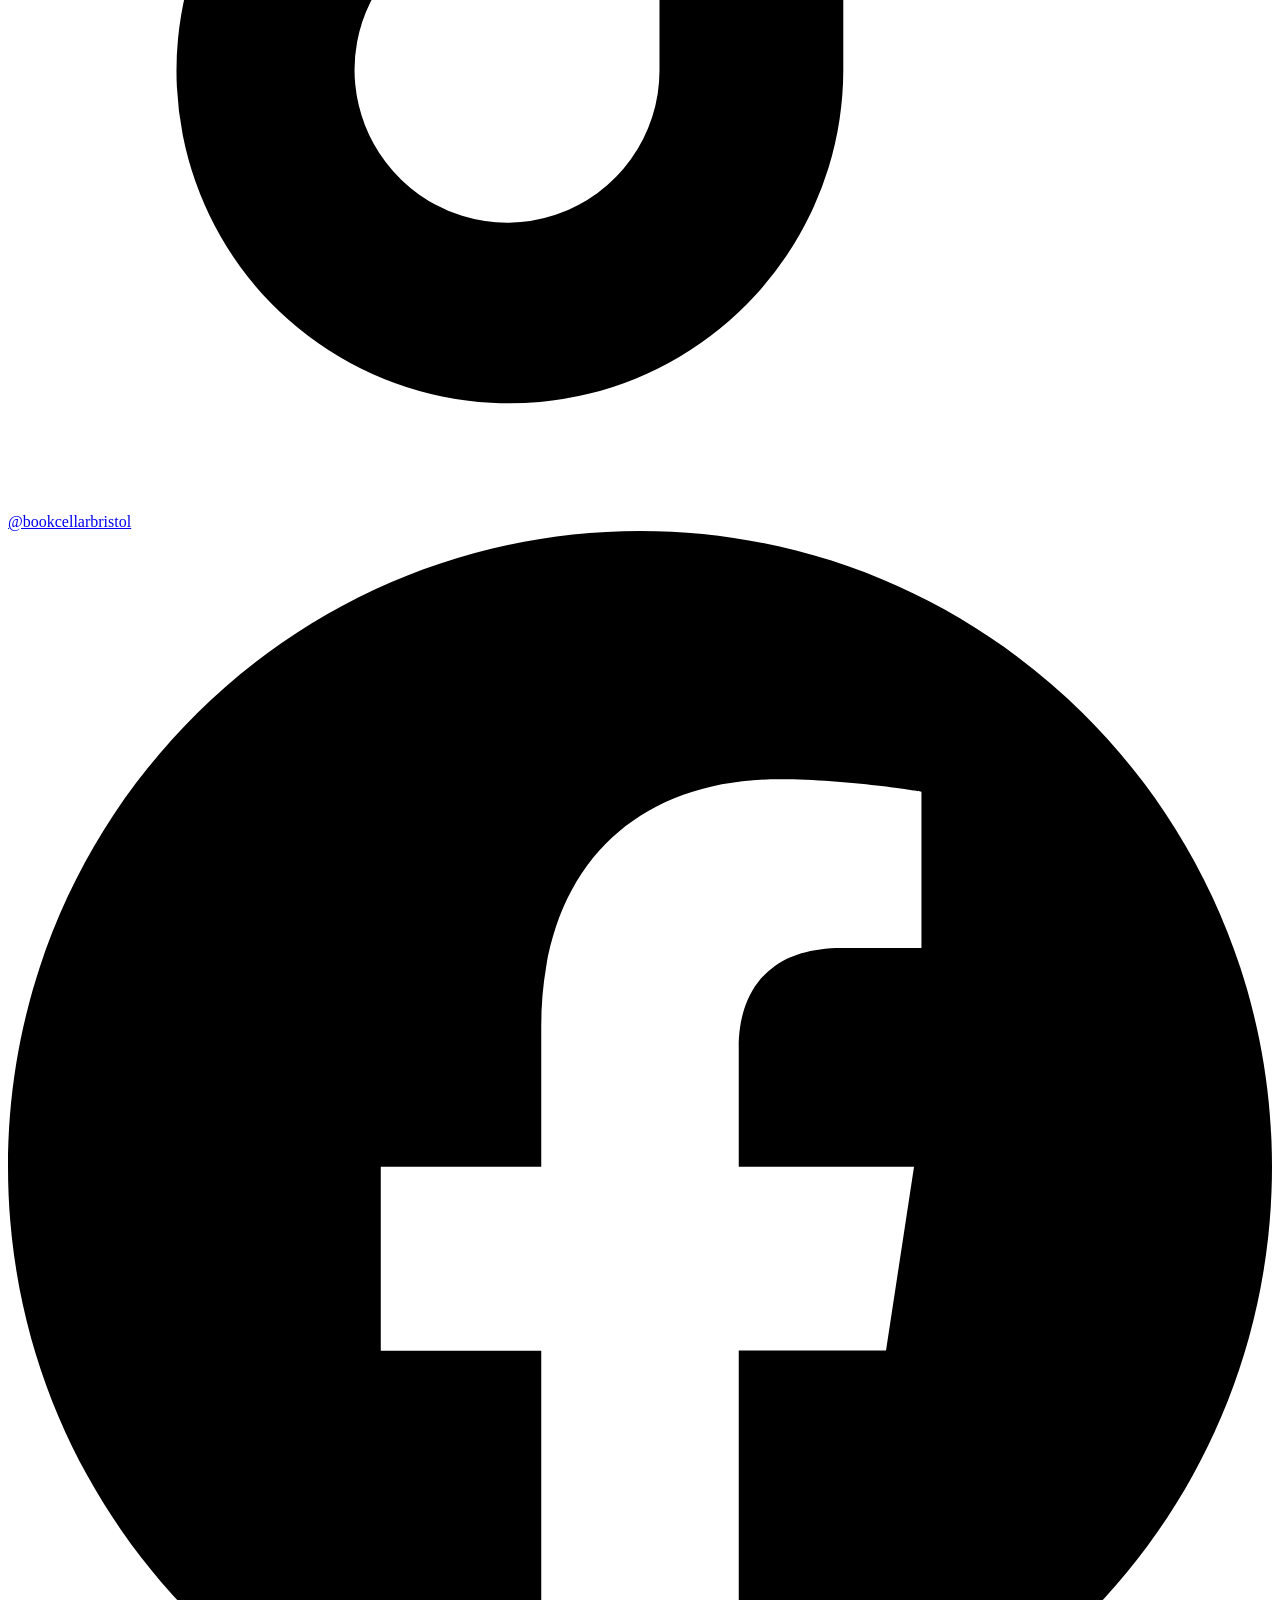
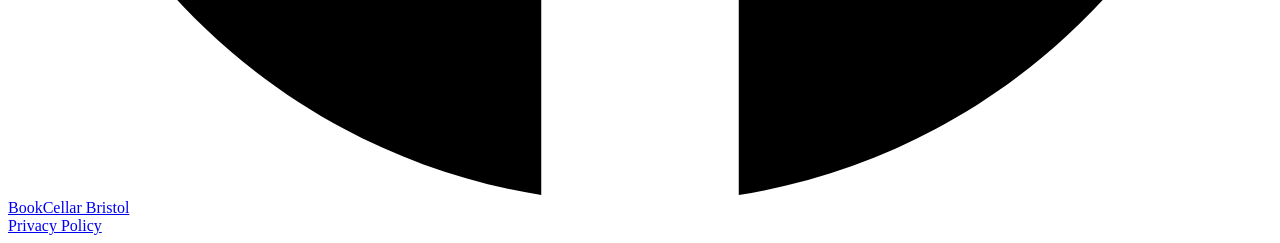
==== commit 49597ab5: "deploy: tombookcellar/Website@b9d2db680853f5a977ec77ea5de7b607fd9e3499" ====
--- a/about/index.html
+++ b/about/index.html
@@ -1,9 +1,9 @@
 <!doctype html><html lang=en><head><script async src="https://www.googletagmanager.com/gtag/js?id=G-79LZ1G3K5C"></script><script>window.dataLayer=window.dataLayer||[];function gtag(){dataLayer.push(arguments)}gtag("js",new Date),gtag("config","G-79LZ1G3K5C")</script><meta charset=UTF-8><meta name=viewport content="width=device-width,initial-scale=1"><title>About | the BookCellar</title>
-<link rel=preconnect href=https://fonts.googleapis.com><link rel=preconnect href=https://fonts.gstatic.com crossorigin><link href="https://fonts.googleapis.com/css2?family=Baskervville:ital@0;1&display=swap" rel=stylesheet><link rel=stylesheet href=/Website-staging/css/main.css><link rel=icon href=/Website-staging/favicon.ico></head><body><header><a href=/ class=nav-logo><img src=/Website-staging/logo-header.svg alt="the BookCellar">
+<link rel=preconnect href=https://fonts.googleapis.com><link rel=preconnect href=https://fonts.gstatic.com crossorigin><link href="https://fonts.googleapis.com/css2?family=Baskervville:ital@0;1&display=swap" rel=stylesheet><link rel=stylesheet href=/Website-staging/css/main.css><link rel=icon href=/Website-staging/favicon.ico></head><body><header><a href=/Website-staging/ class=nav-logo><img src=/Website-staging/logo-header.svg alt="the BookCellar">
 </a><button class=nav-toggle aria-label="Toggle navigation" aria-expanded=false>
 <span></span>
 <span></span>
-<span></span></button><nav id=main-nav><ul><li><a href=/>Home</a></li><li><a href=/about/>About</a></li><li><a href=/careers/>Careers</a></li><li><a href=/contact/>Contact</a></li></ul></nav></header><script>const toggle=document.querySelector(".nav-toggle"),nav=document.getElementById("main-nav");toggle.addEventListener("click",function(){const e=nav.classList.toggle("nav-open");toggle.setAttribute("aria-expanded",e)})</script><main class=page-main><div class=page-content><h2 id=come-for-the-books-stay-for-the-wine>Come for the books, stay for the wine</h2><p>The BookCellar opens in Spring 2026 at 100 Stokes Croft, in the heart of Bristol&rsquo;s most characterful neighbourhood. We&rsquo;re an independent bookshop and reading room, a place built around the simple pleasure of a good book and a good glass.</p><p>The idea came from wanting somewhere that doesn&rsquo;t quite exist yet. A third place, not home and not work, where you can arrive alone with a novel and feel completely at ease, or settle in with an old friend and let the conversation go wherever it goes. Somewhere to spend a quiet afternoon or a relaxed evening, shaped by stories and a calm atmosphere.</p><p>We serve carefully chosen wine and speciality teas & coffee, and our shelves are stocked with books we&rsquo;ve read and loved, from the latest page-turners to classic literature and specialist titles. Everything we offer is chosen with care, and none of it comes with snobbery. The reading room sits on the shop floor, so browsing and lingering are the same thing.</p><p>Community is at the heart of what we&rsquo;re building. We have dedicated rooms for book groups, author events, and literary evenings, and we&rsquo;re always looking for new voices and new readers to fill them. If you&rsquo;d like to get involved, we&rsquo;d love to hear from you.</p><div class=about-cta><p>We&rsquo;re opening soon. Follow us on Instagram, TikTok and Facebook, or join our mailing list to be the first to hear about our opening, events, and what&rsquo;s on the shelves.</p><div class=about-cta-links><a href=https://instagram.com/bookcellarbristol target=_blank rel="noopener noreferrer"><svg class="social-icon" viewBox="0 0 24 24"><path d="M12 2.163c3.204.0 3.584.012 4.85.07 3.252.148 4.771 1.691 4.919 4.919.058 1.265.069 1.645.069 4.849.0 3.205-.012 3.584-.069 4.849-.149 3.225-1.664 4.771-4.919 4.919-1.266.058-1.644.07-4.85.07-3.204.0-3.584-.012-4.849-.07-3.26-.149-4.771-1.699-4.919-4.92-.058-1.265-.07-1.644-.07-4.849.0-3.204.013-3.583.07-4.849.149-3.227 1.664-4.771 4.919-4.919 1.266-.057 1.645-.069 4.849-.069zM12 0C8.741.0 8.333.014 7.053.072c-4.358.2-6.78 2.618-6.98 6.98-.059 1.281-.073 1.689-.073 4.948s.014 3.668.072 4.948c.2 4.358 2.618 6.78 6.98 6.98C8.333 23.986 8.741 24 12 24s3.668-.014 4.948-.072c4.354-.2 6.782-2.618 6.979-6.98.059-1.28.073-1.689.073-4.948s-.014-3.667-.072-4.947c-.196-4.354-2.617-6.78-6.979-6.98-1.281-.059-1.69-.073-4.949-.073zm0 5.838c-3.403.0-6.162 2.759-6.162 6.162S8.597 18.163 12 18.163s6.162-2.759 6.162-6.163c0-3.403-2.759-6.162-6.162-6.162zM12 16c-2.209.0-4-1.79-4-4 0-2.209 1.791-4 4-4s4 1.791 4 4c0 2.21-1.791 4-4 4zm6.406-11.845c-.796.0-1.441.645-1.441 1.44s.645 1.44 1.441 1.44c.795.0 1.439-.645 1.439-1.44s-.644-1.44-1.439-1.44z"/></svg>@bookcellarbristol on Instagram</a>
+<span></span></button><nav id=main-nav><ul><li><a href=/Website-staging/>Home</a></li><li><a href=/Website-staging/about/>About</a></li><li><a href=/Website-staging/careers/>Careers</a></li><li><a href=/Website-staging/contact/>Contact</a></li></ul></nav></header><script>const toggle=document.querySelector(".nav-toggle"),nav=document.getElementById("main-nav");toggle.addEventListener("click",function(){const e=nav.classList.toggle("nav-open");toggle.setAttribute("aria-expanded",e)})</script><div class=page-header><h1>About</h1></div><main class=page-main><div class=page-content><h2 id=come-for-the-books-stay-for-the-wine>Come for the books, stay for the wine</h2><p>The BookCellar opens in Spring 2026 at 100 Stokes Croft, in the heart of Bristol&rsquo;s most characterful neighbourhood. We&rsquo;re an independent bookshop and reading room, a place built around the simple pleasure of a good book and a good glass.</p><p>The idea came from wanting somewhere that doesn&rsquo;t quite exist yet. A third place, not home and not work, where you can arrive alone with a novel and feel completely at ease, or settle in with an old friend and let the conversation go wherever it goes. Somewhere to spend a quiet afternoon or a relaxed evening, shaped by stories and a calm atmosphere.</p><p>We serve carefully chosen wine and speciality teas & coffee, and our shelves are stocked with books we&rsquo;ve read and loved, from the latest page-turners to classic literature and specialist titles. Everything we offer is chosen with care, and none of it comes with snobbery. The reading room sits on the shop floor, so browsing and lingering are the same thing.</p><p>Community is at the heart of what we&rsquo;re building. We have dedicated rooms for book groups, author events, and literary evenings, and we&rsquo;re always looking for new voices and new readers to fill them. If you&rsquo;d like to get involved, we&rsquo;d love to hear from you.</p><div class=about-cta><p>We&rsquo;re opening soon. Follow us on Instagram, TikTok and Facebook, or join our mailing list to be the first to hear about our opening, events, and what&rsquo;s on the shelves.</p><div class=about-cta-links><a href=https://instagram.com/bookcellarbristol target=_blank rel="noopener noreferrer"><svg class="social-icon" viewBox="0 0 24 24"><path d="M12 2.163c3.204.0 3.584.012 4.85.07 3.252.148 4.771 1.691 4.919 4.919.058 1.265.069 1.645.069 4.849.0 3.205-.012 3.584-.069 4.849-.149 3.225-1.664 4.771-4.919 4.919-1.266.058-1.644.07-4.85.07-3.204.0-3.584-.012-4.849-.07-3.26-.149-4.771-1.699-4.919-4.92-.058-1.265-.07-1.644-.07-4.849.0-3.204.013-3.583.07-4.849.149-3.227 1.664-4.771 4.919-4.919 1.266-.057 1.645-.069 4.849-.069zM12 0C8.741.0 8.333.014 7.053.072c-4.358.2-6.78 2.618-6.98 6.98-.059 1.281-.073 1.689-.073 4.948s.014 3.668.072 4.948c.2 4.358 2.618 6.78 6.98 6.98C8.333 23.986 8.741 24 12 24s3.668-.014 4.948-.072c4.354-.2 6.782-2.618 6.979-6.98.059-1.28.073-1.689.073-4.948s-.014-3.667-.072-4.947c-.196-4.354-2.617-6.78-6.979-6.98-1.281-.059-1.69-.073-4.949-.073zm0 5.838c-3.403.0-6.162 2.759-6.162 6.162S8.597 18.163 12 18.163s6.162-2.759 6.162-6.163c0-3.403-2.759-6.162-6.162-6.162zM12 16c-2.209.0-4-1.79-4-4 0-2.209 1.791-4 4-4s4 1.791 4 4c0 2.21-1.791 4-4 4zm6.406-11.845c-.796.0-1.441.645-1.441 1.44s.645 1.44 1.441 1.44c.795.0 1.439-.645 1.439-1.44s-.644-1.44-1.439-1.44z"/></svg>@bookcellarbristol on Instagram</a>
 <a href=https://www.tiktok.com/@bookcellarbristol target=_blank rel="noopener noreferrer"><svg class="social-icon" viewBox="0 0 24 24"><path d="M19.59 6.69a4.83 4.83.0 01-3.77-4.25V2h-3.45v13.67a2.89 2.89.0 01-5.2 1.74 2.89 2.89.0 012.31-4.64 2.93 2.93.0 01.88.13V9.4a6.84 6.84.0 00-1-.05A6.33 6.33.0 005 20.1a6.34 6.34.0 0010.86-4.43v-7a8.16 8.16.0 004.77 1.52v-3.4a4.85 4.85.0 01-1-.1z"/></svg>@bookcellarbristol on TikTok</a>
 <a href="https://www.facebook.com/profile.php?id=61580732770630" target=_blank rel="noopener noreferrer"><svg class="social-icon" viewBox="0 0 24 24"><path d="M24 12.073C24 5.404 18.627.0 12 0S0 5.404.0 12.073C0 18.1 4.388 23.094 10.125 24v-8.437H7.078v-3.49h3.047V9.41c0-3.025 1.792-4.697 4.533-4.697 1.312.0 2.686.236 2.686.236v2.97h-1.513c-1.491.0-1.956.93-1.956 1.886v2.267h3.328l-.532 3.49h-2.796V24C19.612 23.094 24 18.1 24 12.073z"/></svg>BookCellar Bristol on Facebook</a>
 <a href=/#signup>Join the mailing list</a></div></div></div></main><footer><div class=footer-left><a href=mailto:contact@bookcellar.uk>contact@bookcellar.uk</a>
@@ -12,4 +12,4 @@
 </a><a href=https://www.tiktok.com/@bookcellarbristol target=_blank rel="noopener noreferrer"><svg class="social-icon" viewBox="0 0 24 24"><path d="M19.59 6.69a4.83 4.83.0 01-3.77-4.25V2h-3.45v13.67a2.89 2.89.0 01-5.2 1.74 2.89 2.89.0 012.31-4.64 2.93 2.93.0 01.88.13V9.4a6.84 6.84.0 00-1-.05A6.33 6.33.0 005 20.1a6.34 6.34.0 0010.86-4.43v-7a8.16 8.16.0 004.77 1.52v-3.4a4.85 4.85.0 01-1-.1z"/></svg>
 @bookcellarbristol
 </a><a href="https://www.facebook.com/profile.php?id=61580732770630" target=_blank rel="noopener noreferrer"><svg class="social-icon" viewBox="0 0 24 24"><path d="M24 12.073C24 5.404 18.627.0 12 0S0 5.404.0 12.073C0 18.1 4.388 23.094 10.125 24v-8.437H7.078v-3.49h3.047V9.41c0-3.025 1.792-4.697 4.533-4.697 1.312.0 2.686.236 2.686.236v2.97h-1.513c-1.491.0-1.956.93-1.956 1.886v2.267h3.328l-.532 3.49h-2.796V24C19.612 23.094 24 18.1 24 12.073z"/></svg>
-BookCellar Bristol</a></div><div class=footer-right><a href=/privacy/>Privacy Policy</a></div></footer></body></html>+BookCellar Bristol</a></div><div class=footer-right><a href=/Website-staging/privacy/>Privacy Policy</a></div></footer></body></html>
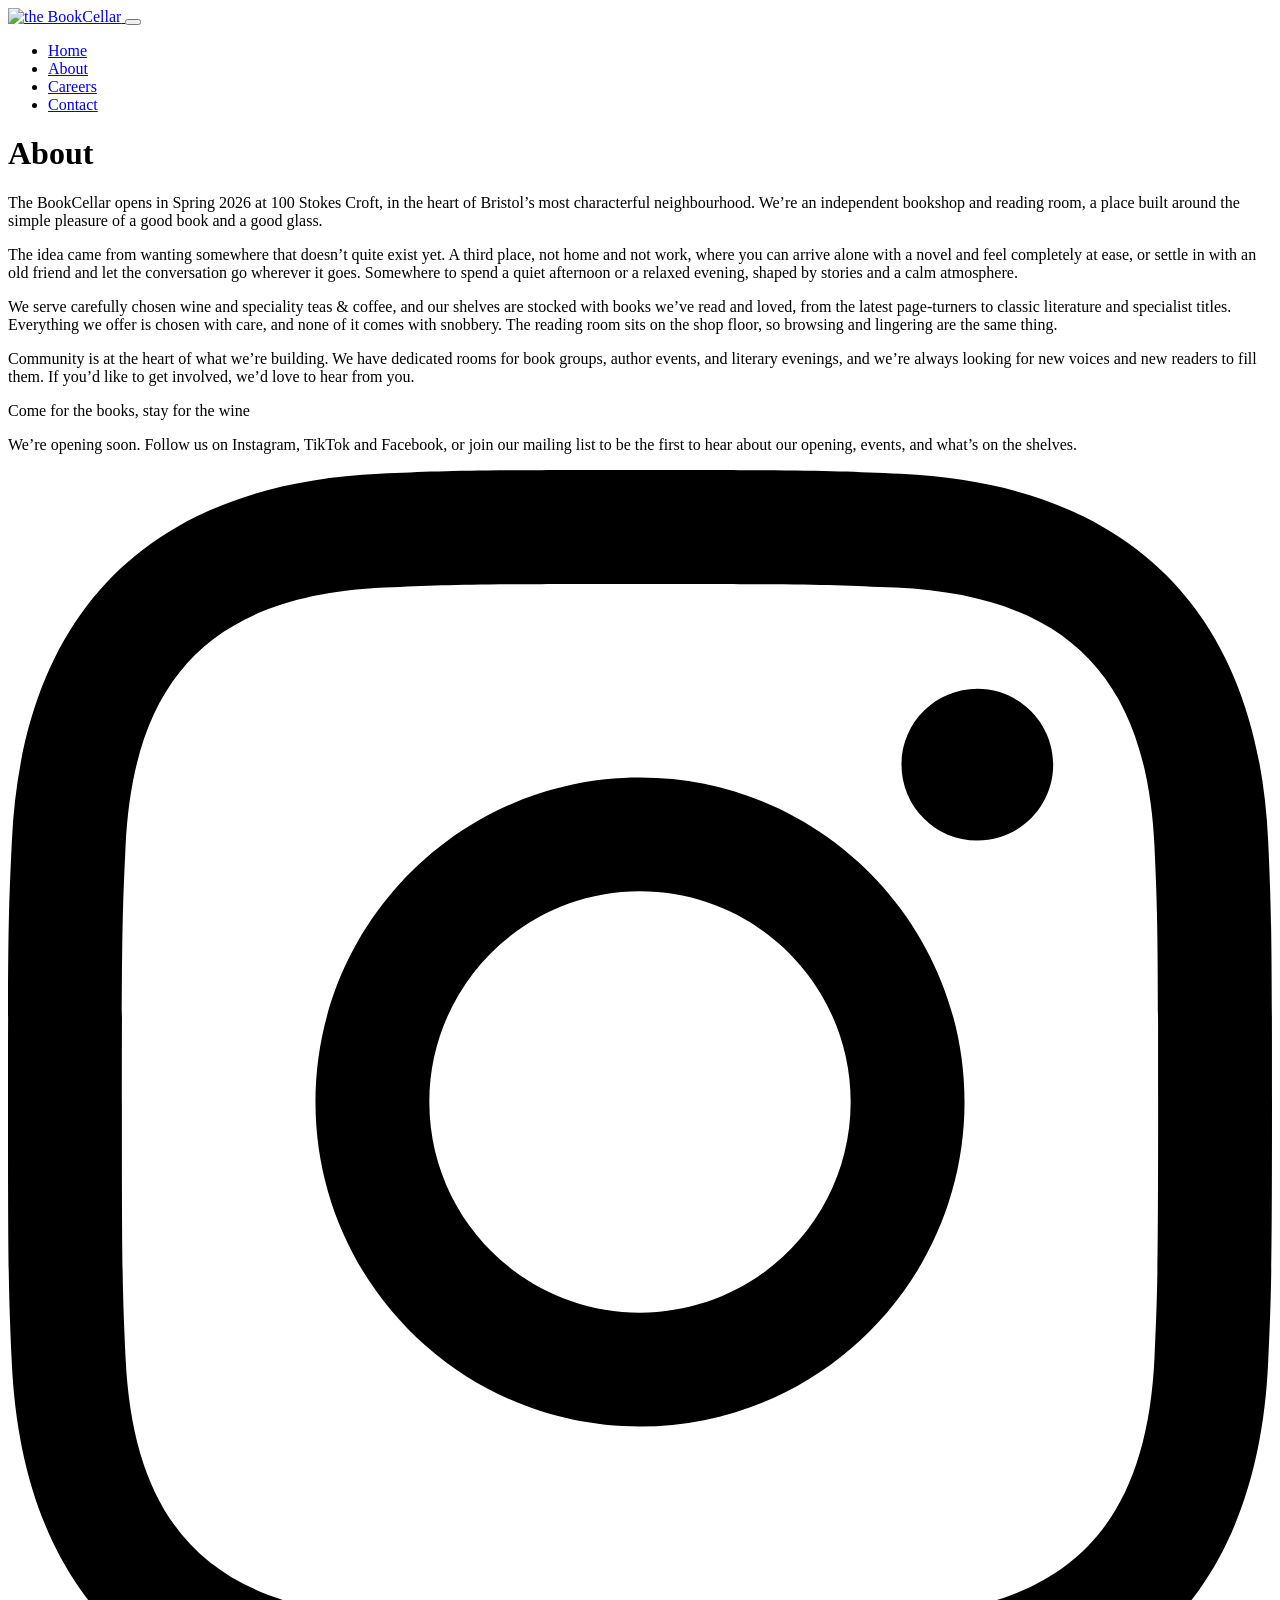
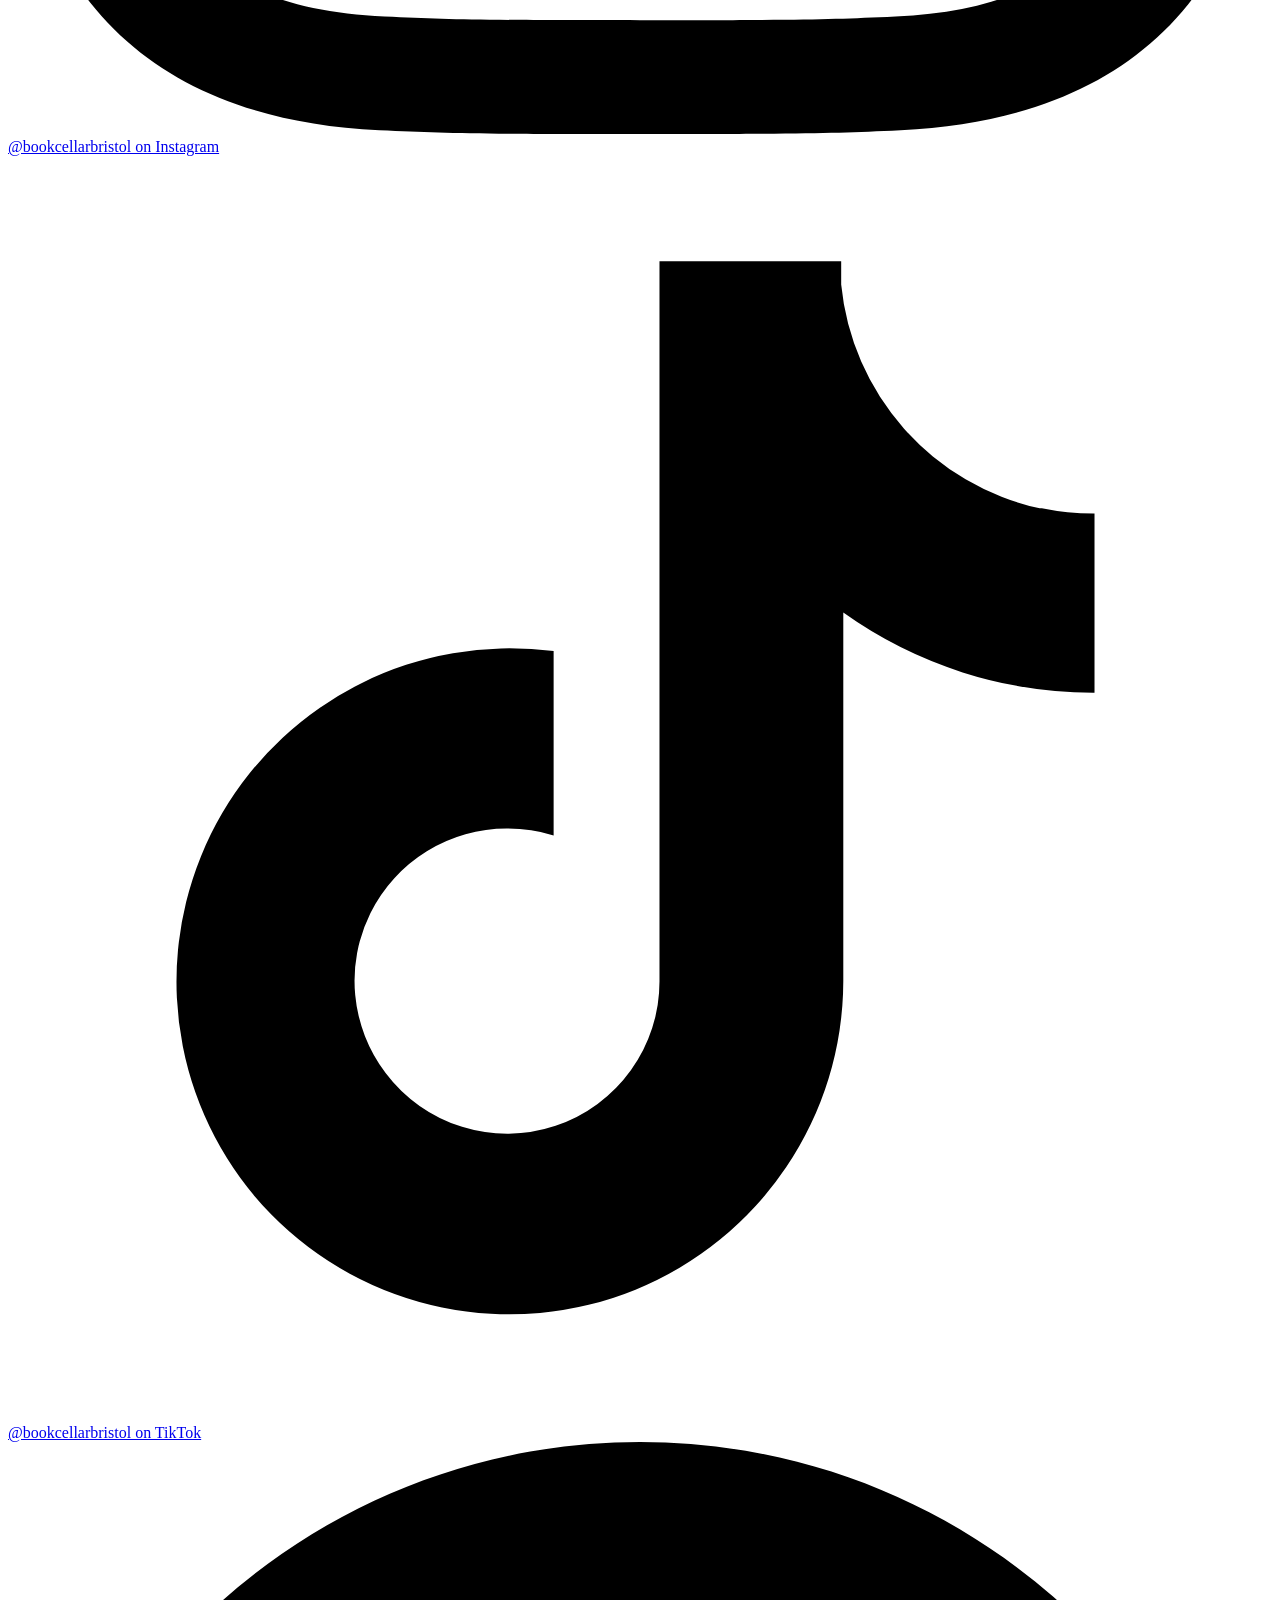
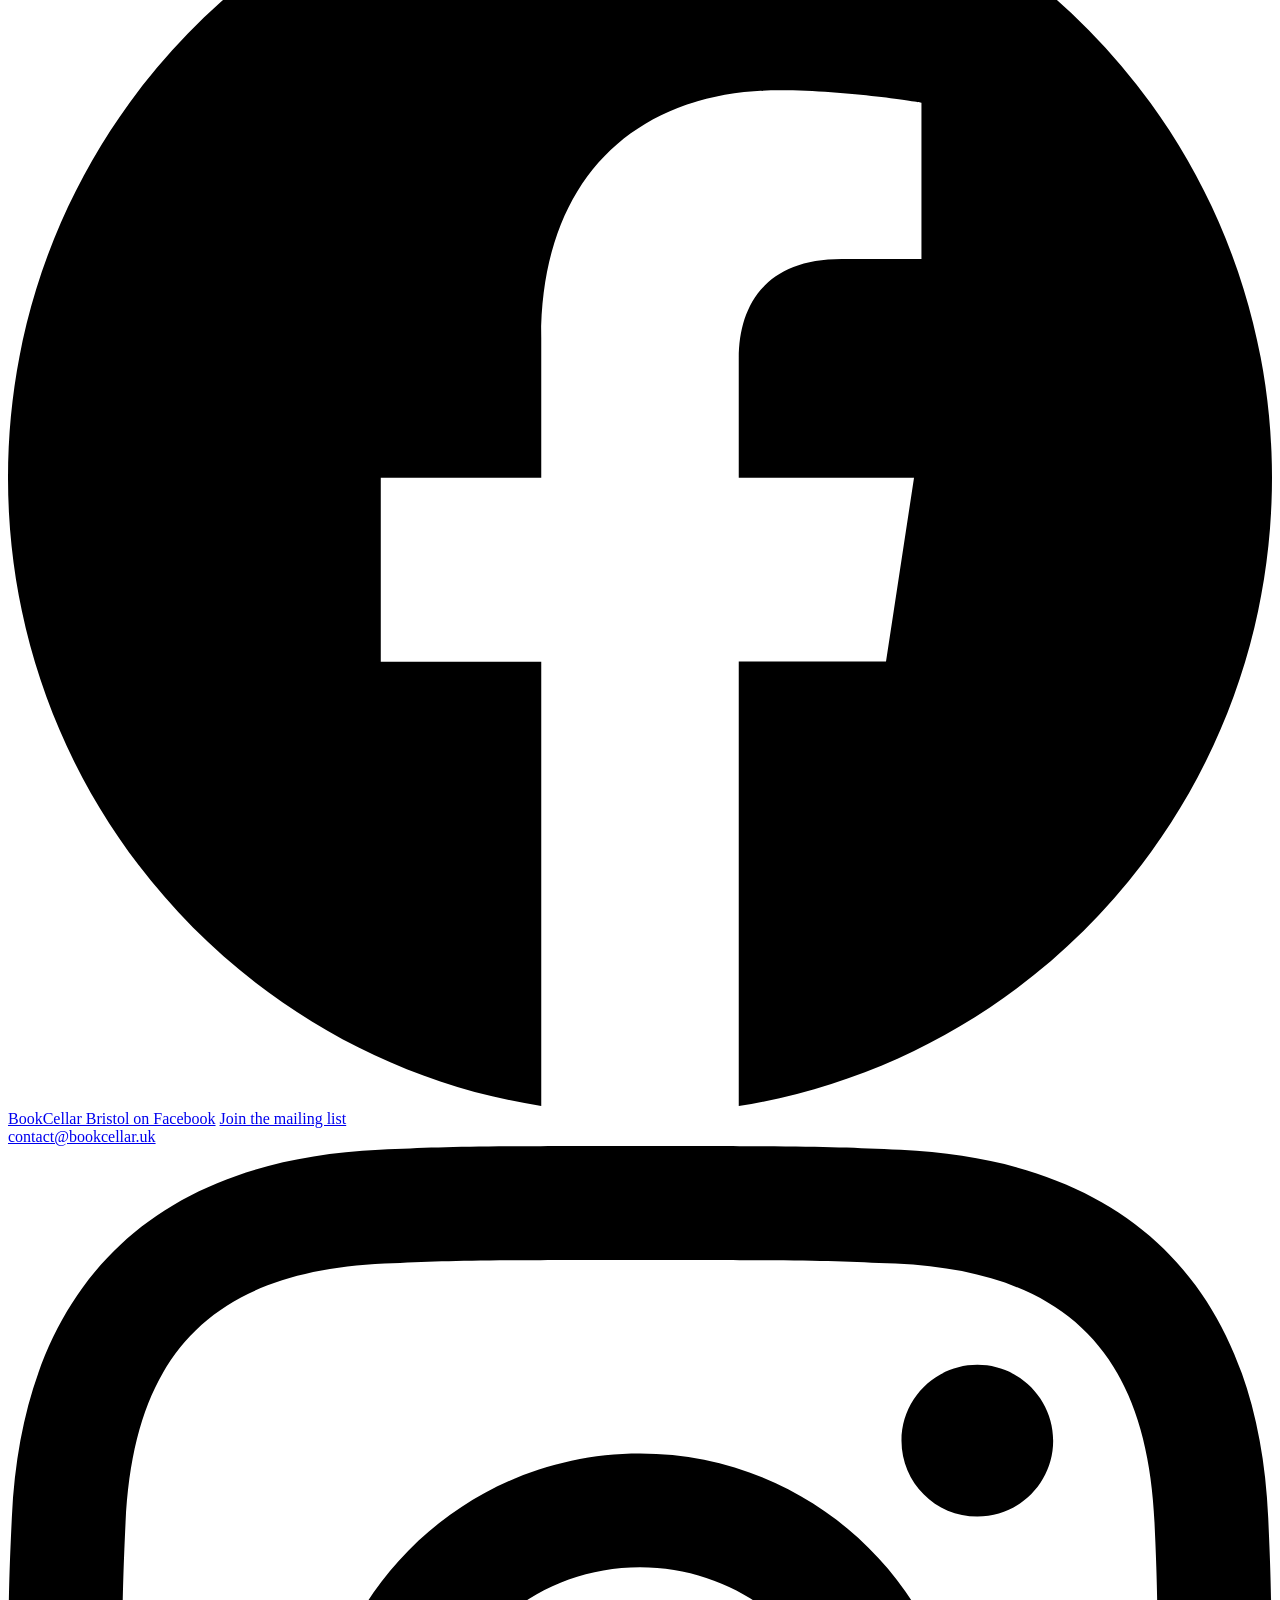
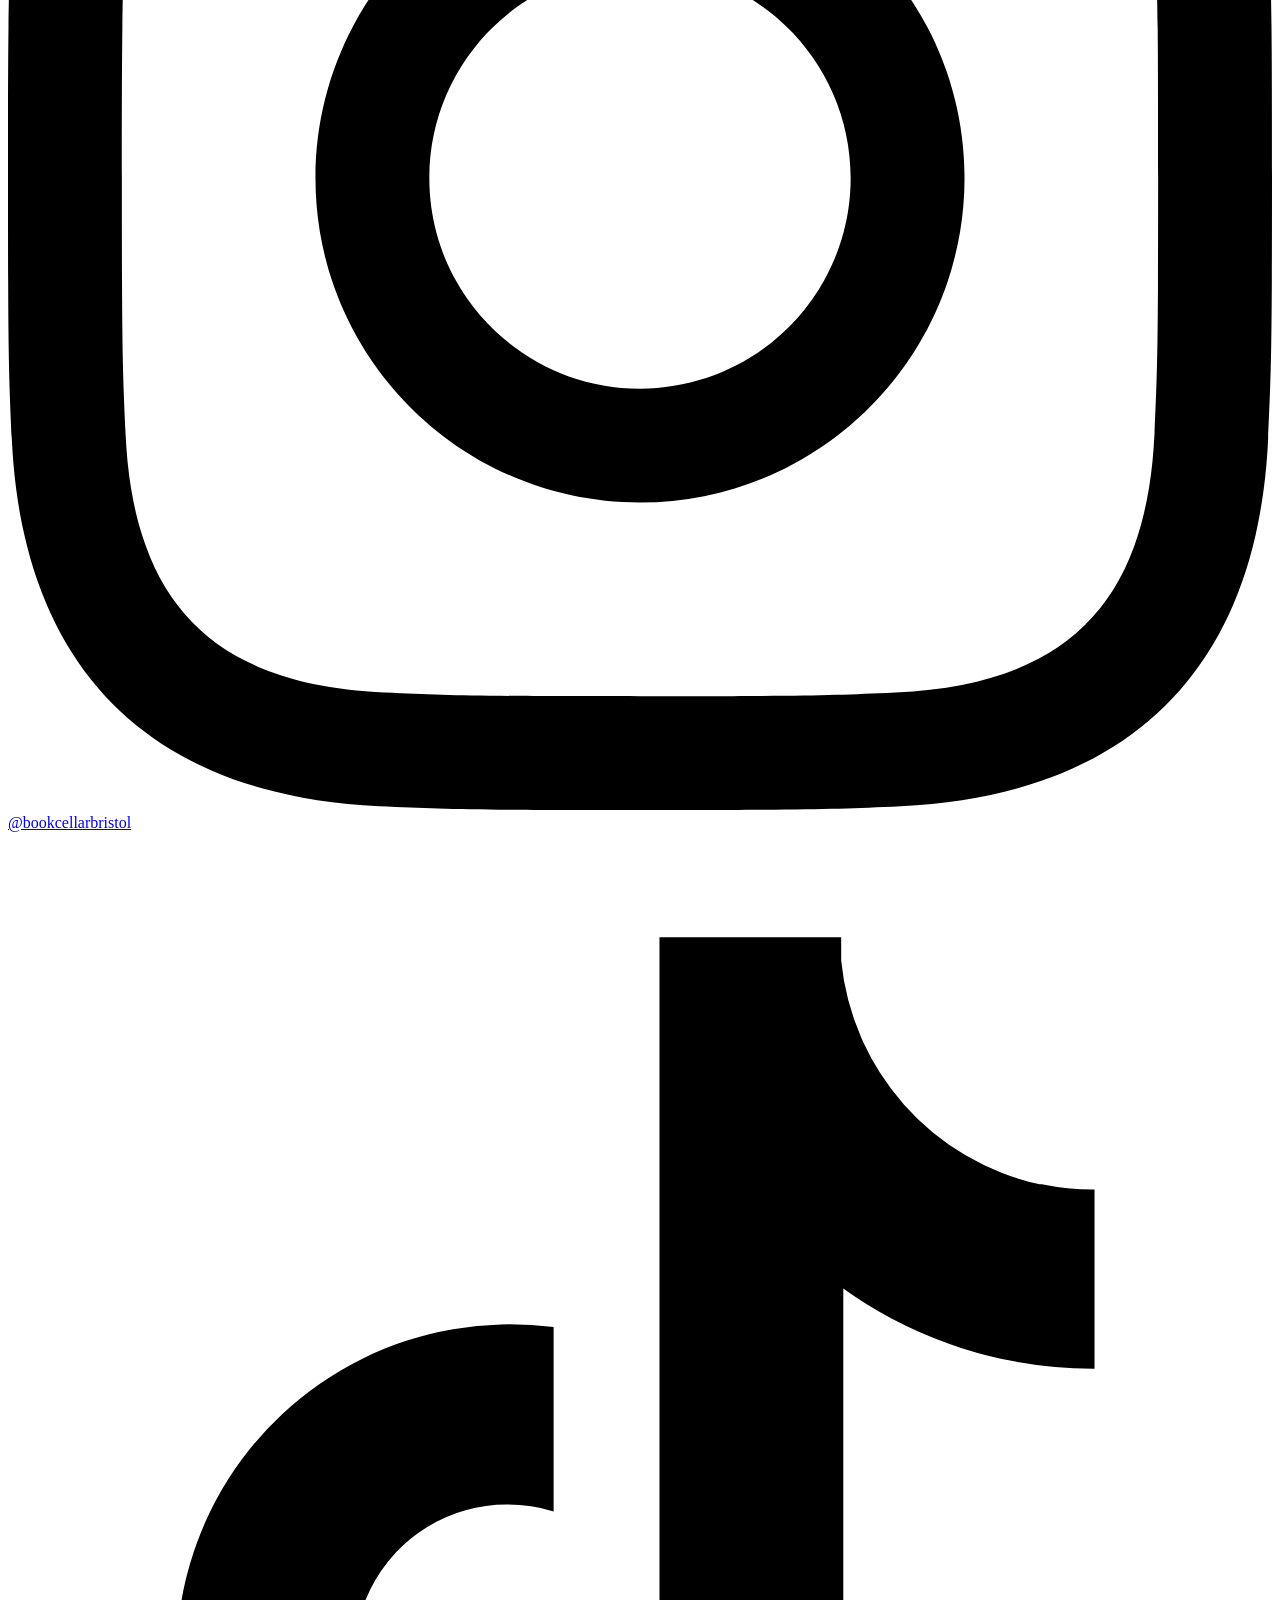
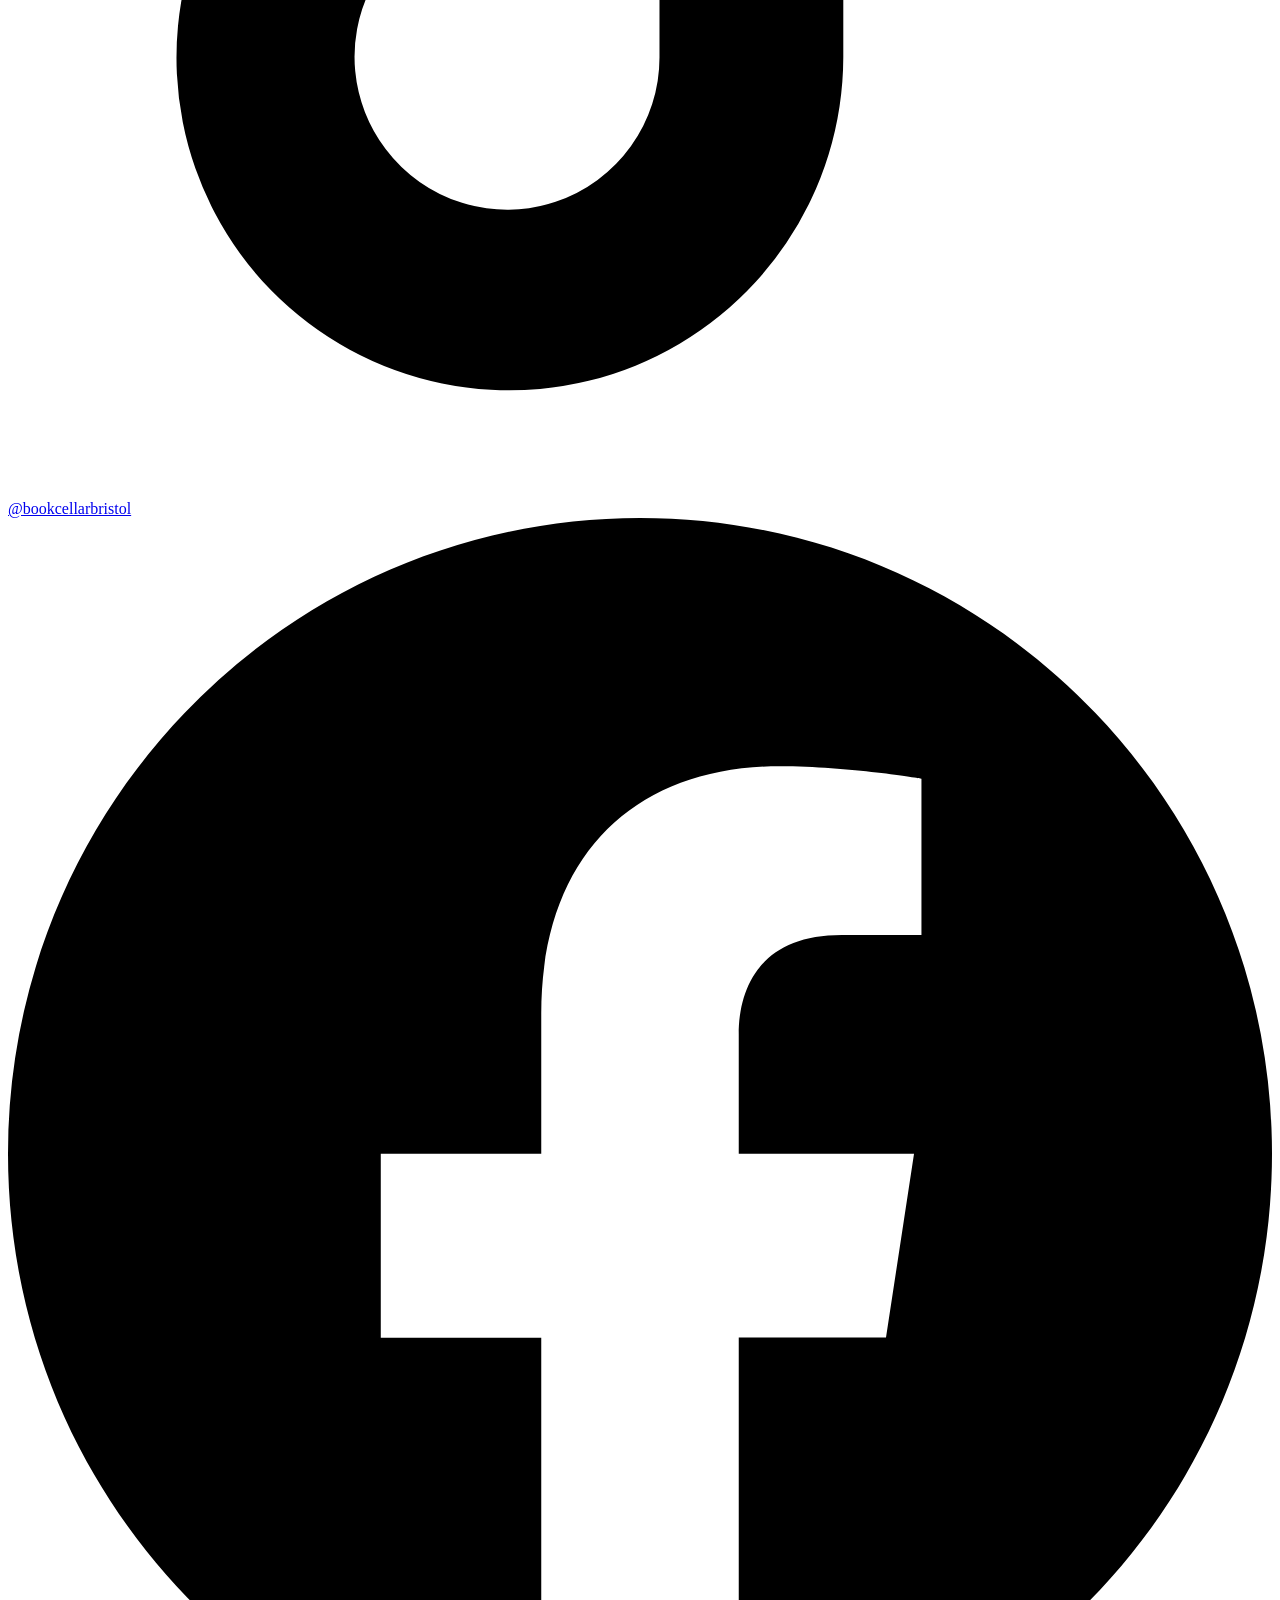
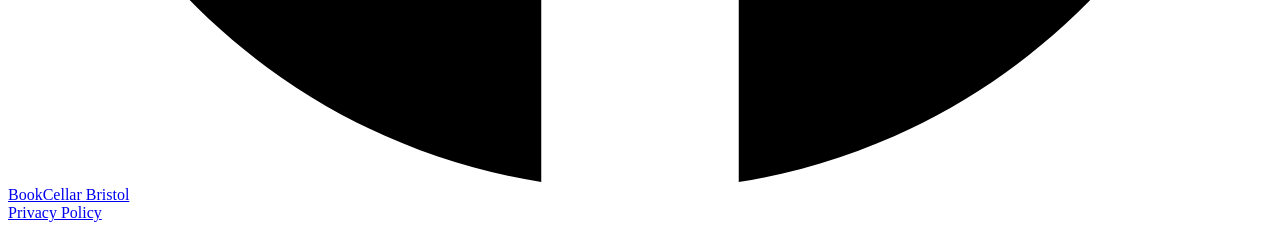
==== commit 2178fd48: "deploy: tombookcellar/Website@d6decd99745752069959960f2bf6a966607c5c06" ====
--- a/about/index.html
+++ b/about/index.html
@@ -3,7 +3,7 @@
 </a><button class=nav-toggle aria-label="Toggle navigation" aria-expanded=false>
 <span></span>
 <span></span>
-<span></span></button><nav id=main-nav><ul><li><a href=/Website-staging/>Home</a></li><li><a href=/Website-staging/about/>About</a></li><li><a href=/Website-staging/careers/>Careers</a></li><li><a href=/Website-staging/contact/>Contact</a></li></ul></nav></header><script>const toggle=document.querySelector(".nav-toggle"),nav=document.getElementById("main-nav");toggle.addEventListener("click",function(){const e=nav.classList.toggle("nav-open");toggle.setAttribute("aria-expanded",e)})</script><div class=page-header><h1>About</h1></div><main class=page-main><div class=page-content><h2 id=come-for-the-books-stay-for-the-wine>Come for the books, stay for the wine</h2><p>The BookCellar opens in Spring 2026 at 100 Stokes Croft, in the heart of Bristol&rsquo;s most characterful neighbourhood. We&rsquo;re an independent bookshop and reading room, a place built around the simple pleasure of a good book and a good glass.</p><p>The idea came from wanting somewhere that doesn&rsquo;t quite exist yet. A third place, not home and not work, where you can arrive alone with a novel and feel completely at ease, or settle in with an old friend and let the conversation go wherever it goes. Somewhere to spend a quiet afternoon or a relaxed evening, shaped by stories and a calm atmosphere.</p><p>We serve carefully chosen wine and speciality teas & coffee, and our shelves are stocked with books we&rsquo;ve read and loved, from the latest page-turners to classic literature and specialist titles. Everything we offer is chosen with care, and none of it comes with snobbery. The reading room sits on the shop floor, so browsing and lingering are the same thing.</p><p>Community is at the heart of what we&rsquo;re building. We have dedicated rooms for book groups, author events, and literary evenings, and we&rsquo;re always looking for new voices and new readers to fill them. If you&rsquo;d like to get involved, we&rsquo;d love to hear from you.</p><div class=about-cta><p>We&rsquo;re opening soon. Follow us on Instagram, TikTok and Facebook, or join our mailing list to be the first to hear about our opening, events, and what&rsquo;s on the shelves.</p><div class=about-cta-links><a href=https://instagram.com/bookcellarbristol target=_blank rel="noopener noreferrer"><svg class="social-icon" viewBox="0 0 24 24"><path d="M12 2.163c3.204.0 3.584.012 4.85.07 3.252.148 4.771 1.691 4.919 4.919.058 1.265.069 1.645.069 4.849.0 3.205-.012 3.584-.069 4.849-.149 3.225-1.664 4.771-4.919 4.919-1.266.058-1.644.07-4.85.07-3.204.0-3.584-.012-4.849-.07-3.26-.149-4.771-1.699-4.919-4.92-.058-1.265-.07-1.644-.07-4.849.0-3.204.013-3.583.07-4.849.149-3.227 1.664-4.771 4.919-4.919 1.266-.057 1.645-.069 4.849-.069zM12 0C8.741.0 8.333.014 7.053.072c-4.358.2-6.78 2.618-6.98 6.98-.059 1.281-.073 1.689-.073 4.948s.014 3.668.072 4.948c.2 4.358 2.618 6.78 6.98 6.98C8.333 23.986 8.741 24 12 24s3.668-.014 4.948-.072c4.354-.2 6.782-2.618 6.979-6.98.059-1.28.073-1.689.073-4.948s-.014-3.667-.072-4.947c-.196-4.354-2.617-6.78-6.979-6.98-1.281-.059-1.69-.073-4.949-.073zm0 5.838c-3.403.0-6.162 2.759-6.162 6.162S8.597 18.163 12 18.163s6.162-2.759 6.162-6.163c0-3.403-2.759-6.162-6.162-6.162zM12 16c-2.209.0-4-1.79-4-4 0-2.209 1.791-4 4-4s4 1.791 4 4c0 2.21-1.791 4-4 4zm6.406-11.845c-.796.0-1.441.645-1.441 1.44s.645 1.44 1.441 1.44c.795.0 1.439-.645 1.439-1.44s-.644-1.44-1.439-1.44z"/></svg>@bookcellarbristol on Instagram</a>
+<span></span></button><nav id=main-nav><ul><li><a href=/Website-staging/>Home</a></li><li><a href=/Website-staging/about/>About</a></li><li><a href=/Website-staging/careers/>Careers</a></li><li><a href=/Website-staging/contact/>Contact</a></li></ul></nav></header><script>const toggle=document.querySelector(".nav-toggle"),nav=document.getElementById("main-nav");toggle.addEventListener("click",function(){const e=nav.classList.toggle("nav-open");toggle.setAttribute("aria-expanded",e)})</script><div class=page-header><h1>About</h1></div><main class=page-main><div class=page-content><p>The BookCellar opens in Spring 2026 at 100 Stokes Croft, in the heart of Bristol&rsquo;s most characterful neighbourhood. We&rsquo;re an independent bookshop and reading room, a place built around the simple pleasure of a good book and a good glass.</p><p>The idea came from wanting somewhere that doesn&rsquo;t quite exist yet. A third place, not home and not work, where you can arrive alone with a novel and feel completely at ease, or settle in with an old friend and let the conversation go wherever it goes. Somewhere to spend a quiet afternoon or a relaxed evening, shaped by stories and a calm atmosphere.</p><p>We serve carefully chosen wine and speciality teas & coffee, and our shelves are stocked with books we&rsquo;ve read and loved, from the latest page-turners to classic literature and specialist titles. Everything we offer is chosen with care, and none of it comes with snobbery. The reading room sits on the shop floor, so browsing and lingering are the same thing.</p><p>Community is at the heart of what we&rsquo;re building. We have dedicated rooms for book groups, author events, and literary evenings, and we&rsquo;re always looking for new voices and new readers to fill them. If you&rsquo;d like to get involved, we&rsquo;d love to hear from you.</p><p>Come for the books, stay for the wine</p><div class=about-cta><p>We&rsquo;re opening soon. Follow us on Instagram, TikTok and Facebook, or join our mailing list to be the first to hear about our opening, events, and what&rsquo;s on the shelves.</p><div class=about-cta-links><a href=https://instagram.com/bookcellarbristol target=_blank rel="noopener noreferrer"><svg class="social-icon" viewBox="0 0 24 24"><path d="M12 2.163c3.204.0 3.584.012 4.85.07 3.252.148 4.771 1.691 4.919 4.919.058 1.265.069 1.645.069 4.849.0 3.205-.012 3.584-.069 4.849-.149 3.225-1.664 4.771-4.919 4.919-1.266.058-1.644.07-4.85.07-3.204.0-3.584-.012-4.849-.07-3.26-.149-4.771-1.699-4.919-4.92-.058-1.265-.07-1.644-.07-4.849.0-3.204.013-3.583.07-4.849.149-3.227 1.664-4.771 4.919-4.919 1.266-.057 1.645-.069 4.849-.069zM12 0C8.741.0 8.333.014 7.053.072c-4.358.2-6.78 2.618-6.98 6.98-.059 1.281-.073 1.689-.073 4.948s.014 3.668.072 4.948c.2 4.358 2.618 6.78 6.98 6.98C8.333 23.986 8.741 24 12 24s3.668-.014 4.948-.072c4.354-.2 6.782-2.618 6.979-6.98.059-1.28.073-1.689.073-4.948s-.014-3.667-.072-4.947c-.196-4.354-2.617-6.78-6.979-6.98-1.281-.059-1.69-.073-4.949-.073zm0 5.838c-3.403.0-6.162 2.759-6.162 6.162S8.597 18.163 12 18.163s6.162-2.759 6.162-6.163c0-3.403-2.759-6.162-6.162-6.162zM12 16c-2.209.0-4-1.79-4-4 0-2.209 1.791-4 4-4s4 1.791 4 4c0 2.21-1.791 4-4 4zm6.406-11.845c-.796.0-1.441.645-1.441 1.44s.645 1.44 1.441 1.44c.795.0 1.439-.645 1.439-1.44s-.644-1.44-1.439-1.44z"/></svg>@bookcellarbristol on Instagram</a>
 <a href=https://www.tiktok.com/@bookcellarbristol target=_blank rel="noopener noreferrer"><svg class="social-icon" viewBox="0 0 24 24"><path d="M19.59 6.69a4.83 4.83.0 01-3.77-4.25V2h-3.45v13.67a2.89 2.89.0 01-5.2 1.74 2.89 2.89.0 012.31-4.64 2.93 2.93.0 01.88.13V9.4a6.84 6.84.0 00-1-.05A6.33 6.33.0 005 20.1a6.34 6.34.0 0010.86-4.43v-7a8.16 8.16.0 004.77 1.52v-3.4a4.85 4.85.0 01-1-.1z"/></svg>@bookcellarbristol on TikTok</a>
 <a href="https://www.facebook.com/profile.php?id=61580732770630" target=_blank rel="noopener noreferrer"><svg class="social-icon" viewBox="0 0 24 24"><path d="M24 12.073C24 5.404 18.627.0 12 0S0 5.404.0 12.073C0 18.1 4.388 23.094 10.125 24v-8.437H7.078v-3.49h3.047V9.41c0-3.025 1.792-4.697 4.533-4.697 1.312.0 2.686.236 2.686.236v2.97h-1.513c-1.491.0-1.956.93-1.956 1.886v2.267h3.328l-.532 3.49h-2.796V24C19.612 23.094 24 18.1 24 12.073z"/></svg>BookCellar Bristol on Facebook</a>
 <a href=/#signup>Join the mailing list</a></div></div></div></main><footer><div class=footer-left><a href=mailto:contact@bookcellar.uk>contact@bookcellar.uk</a>
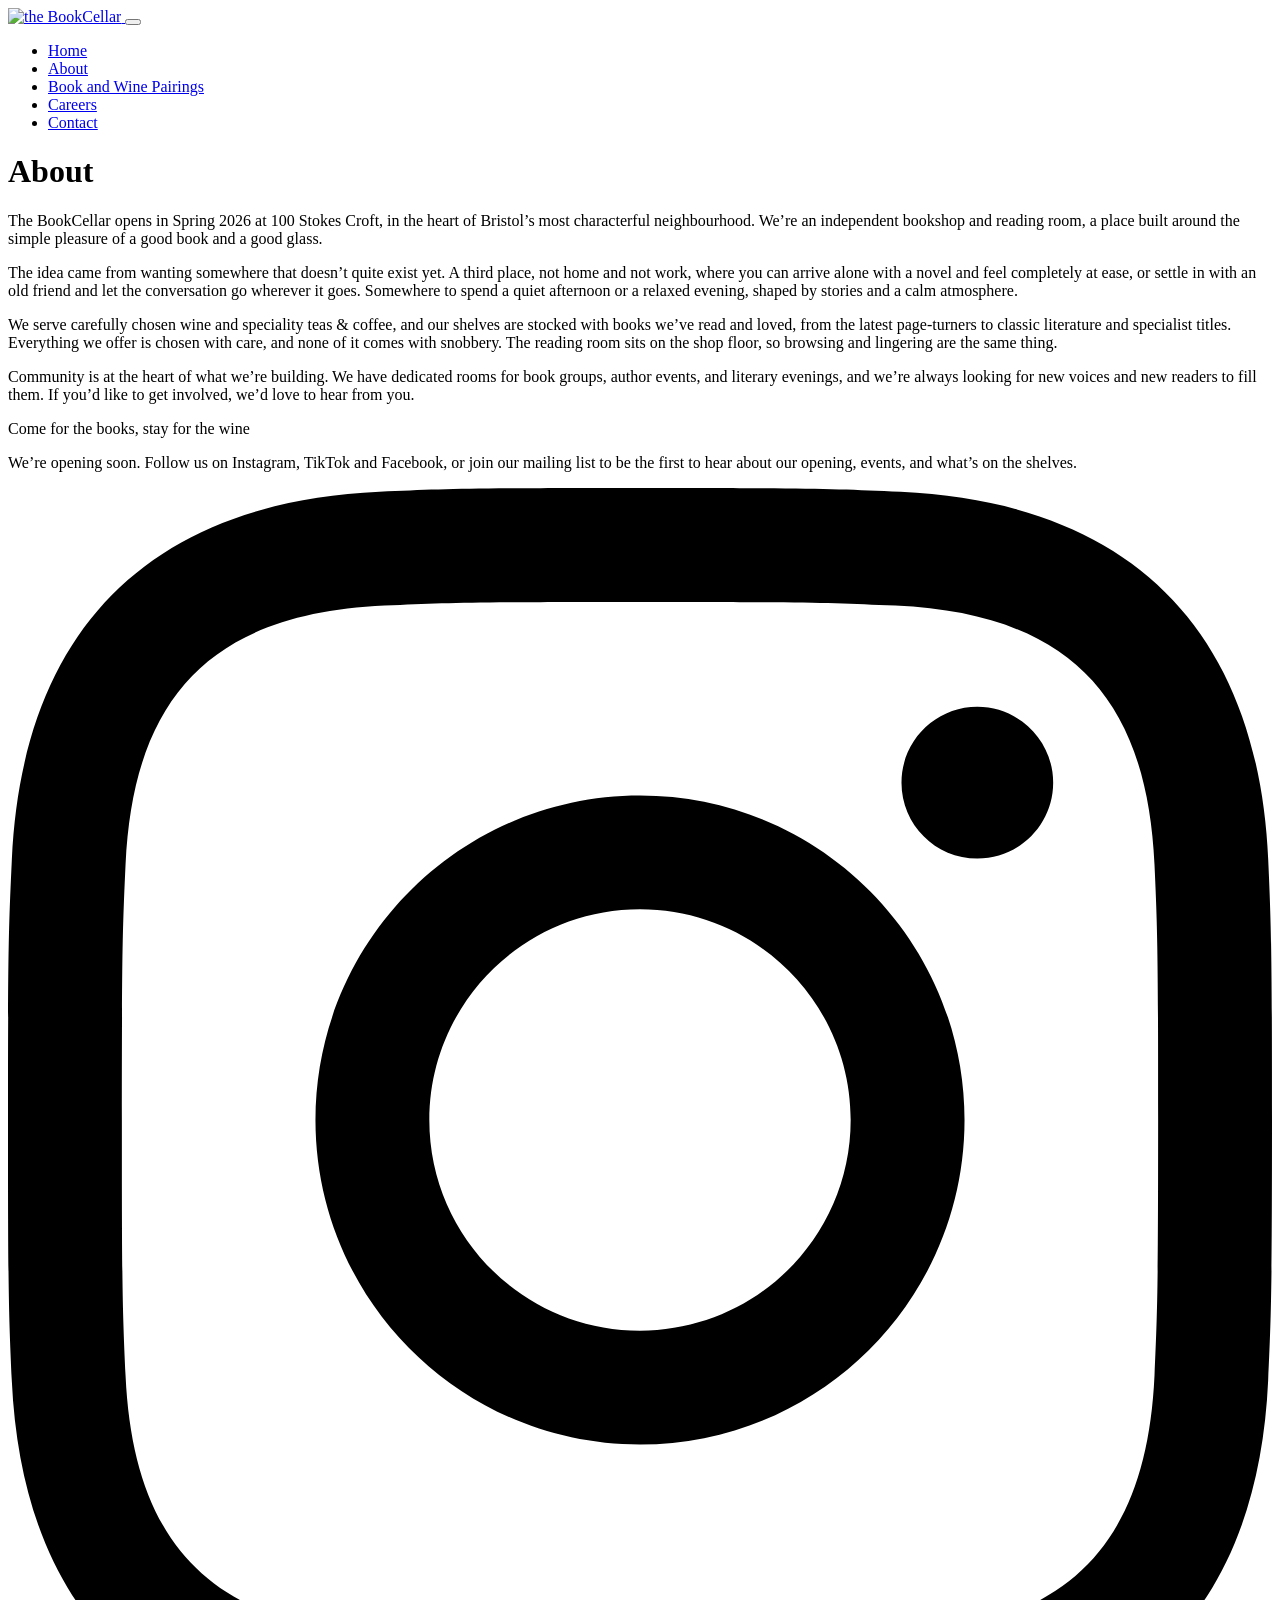
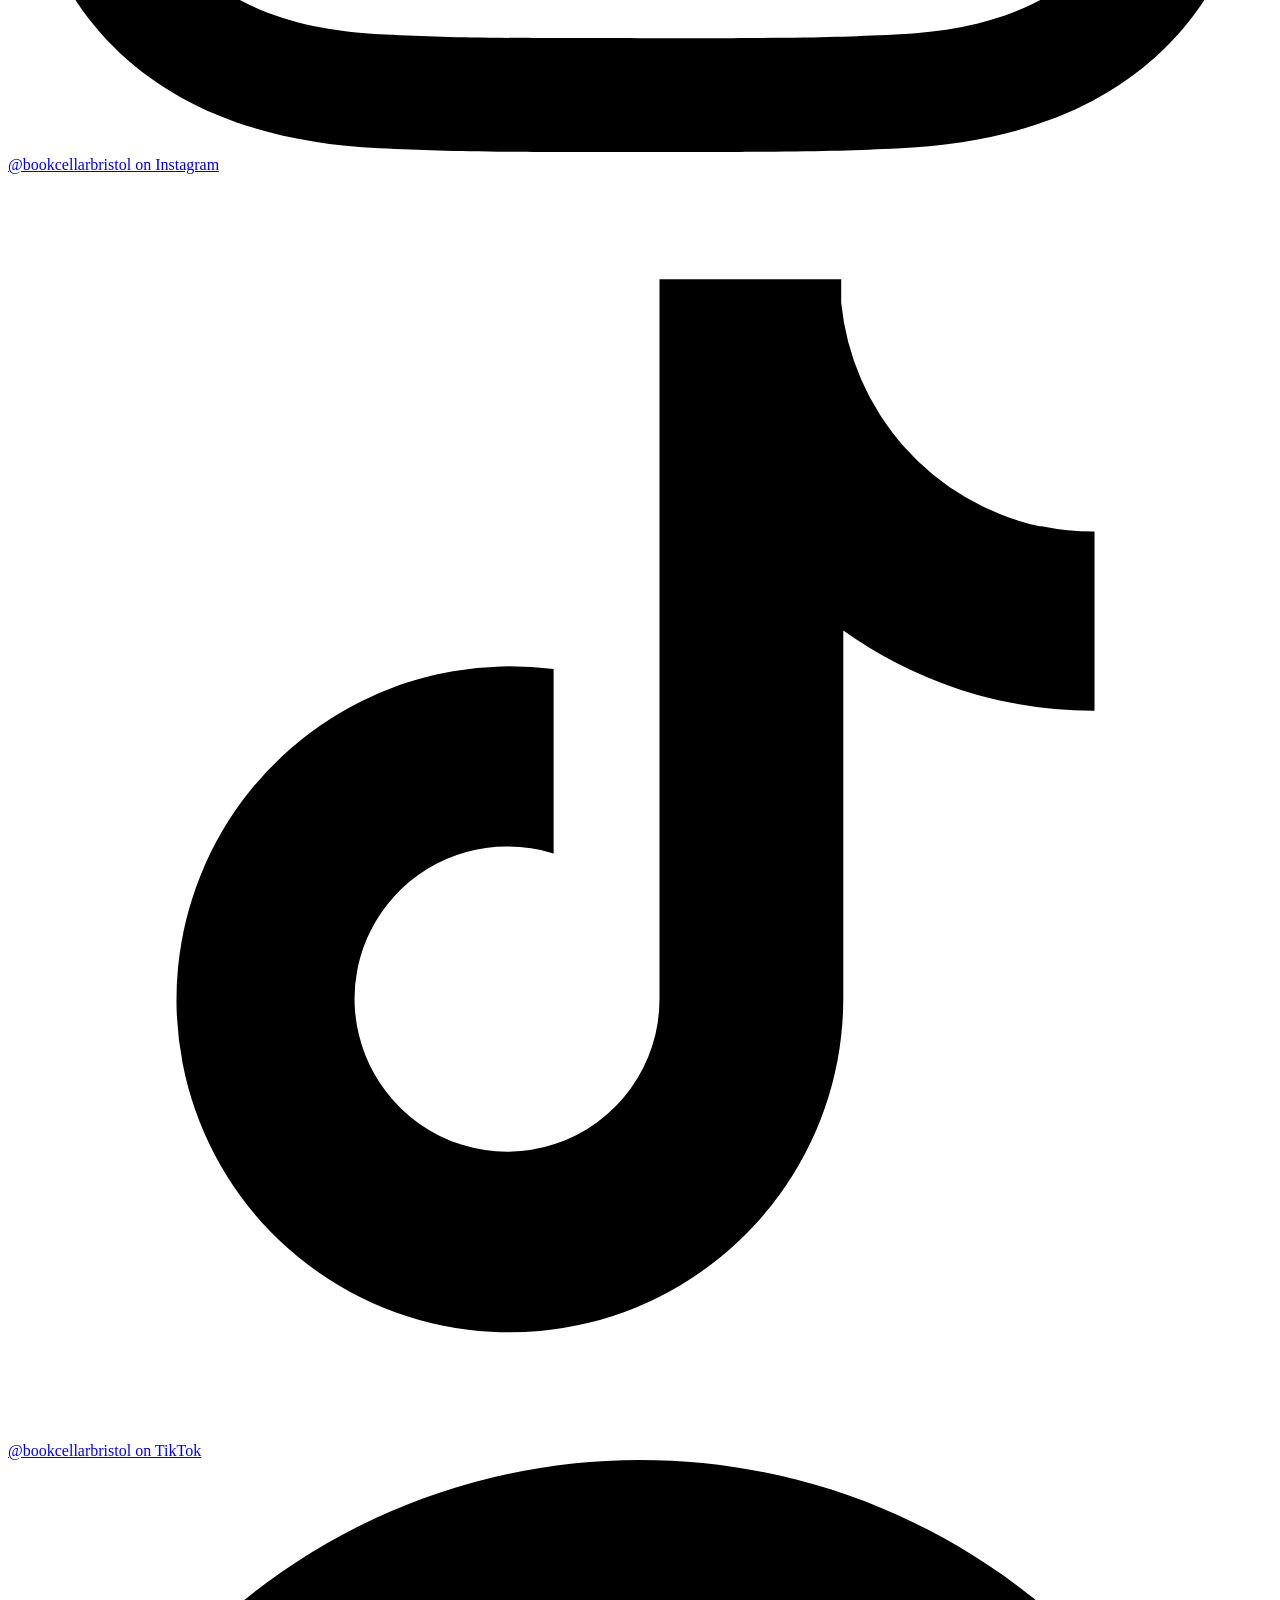
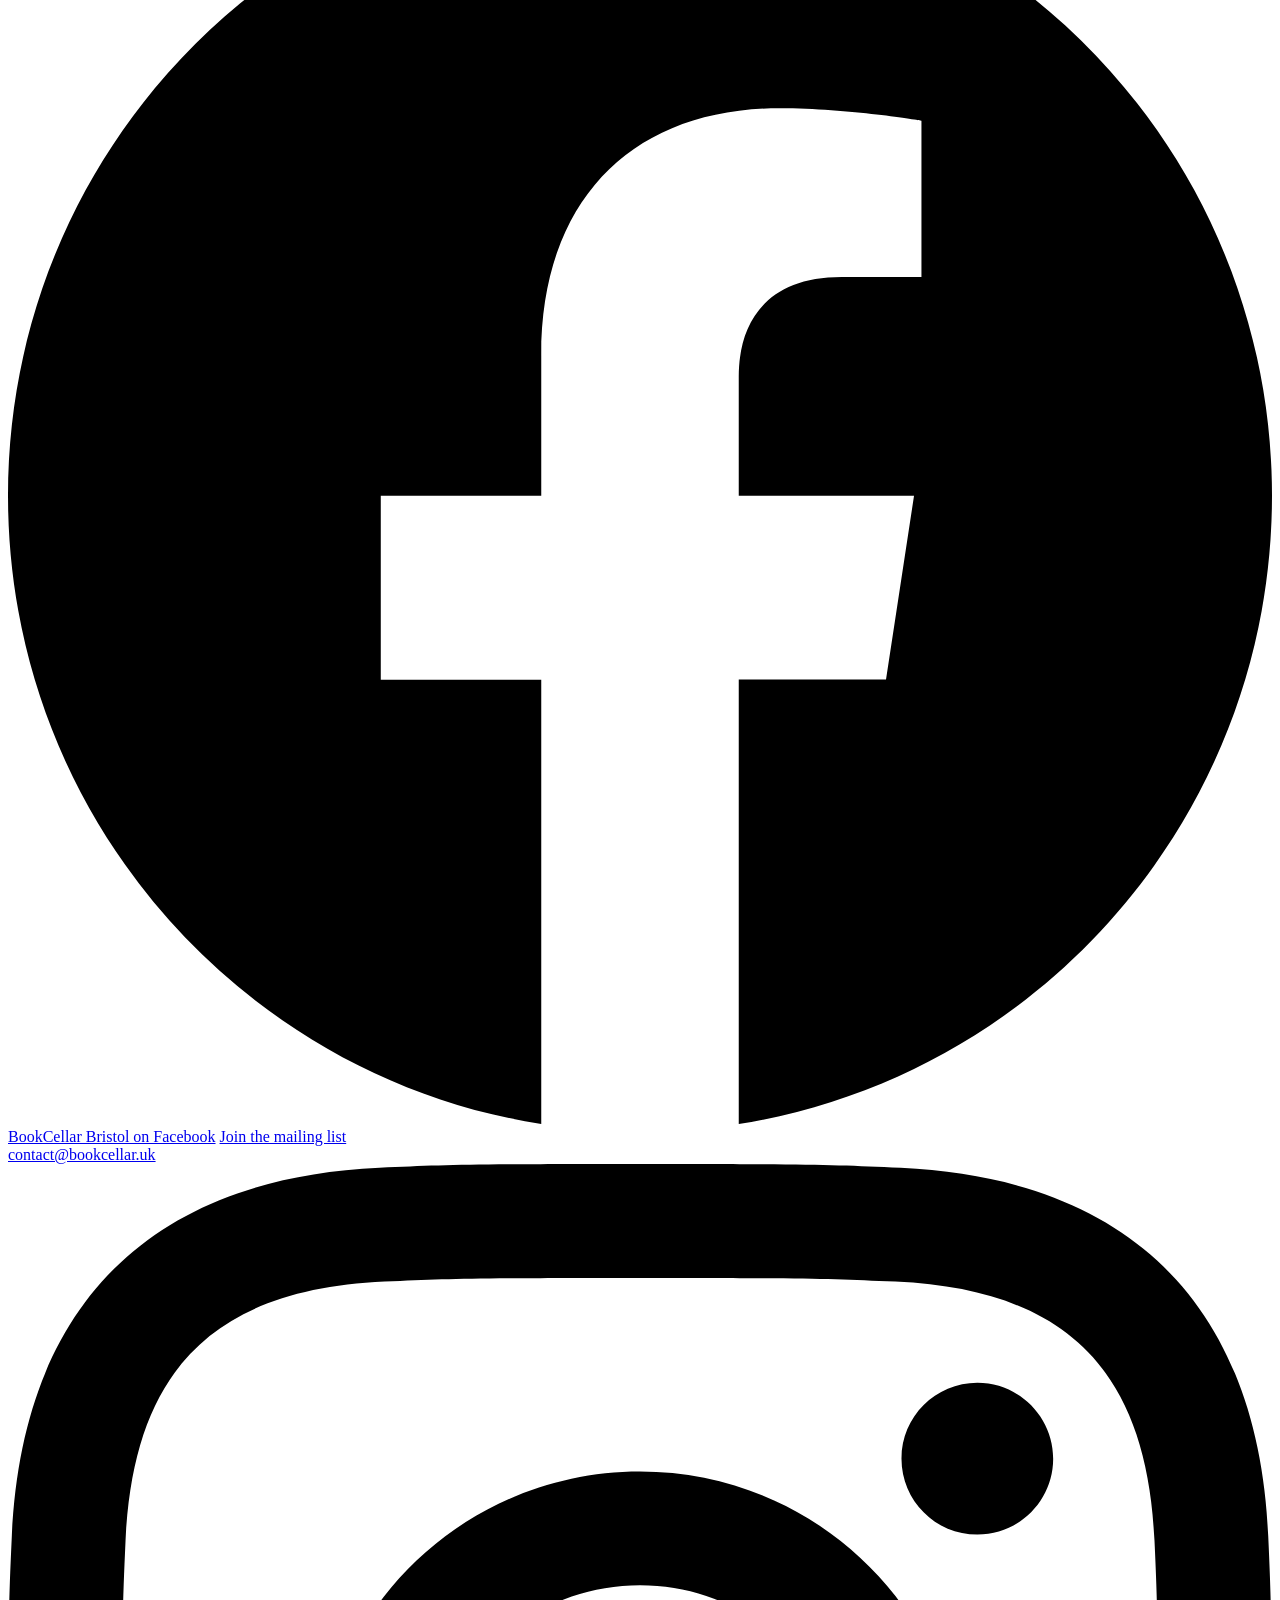
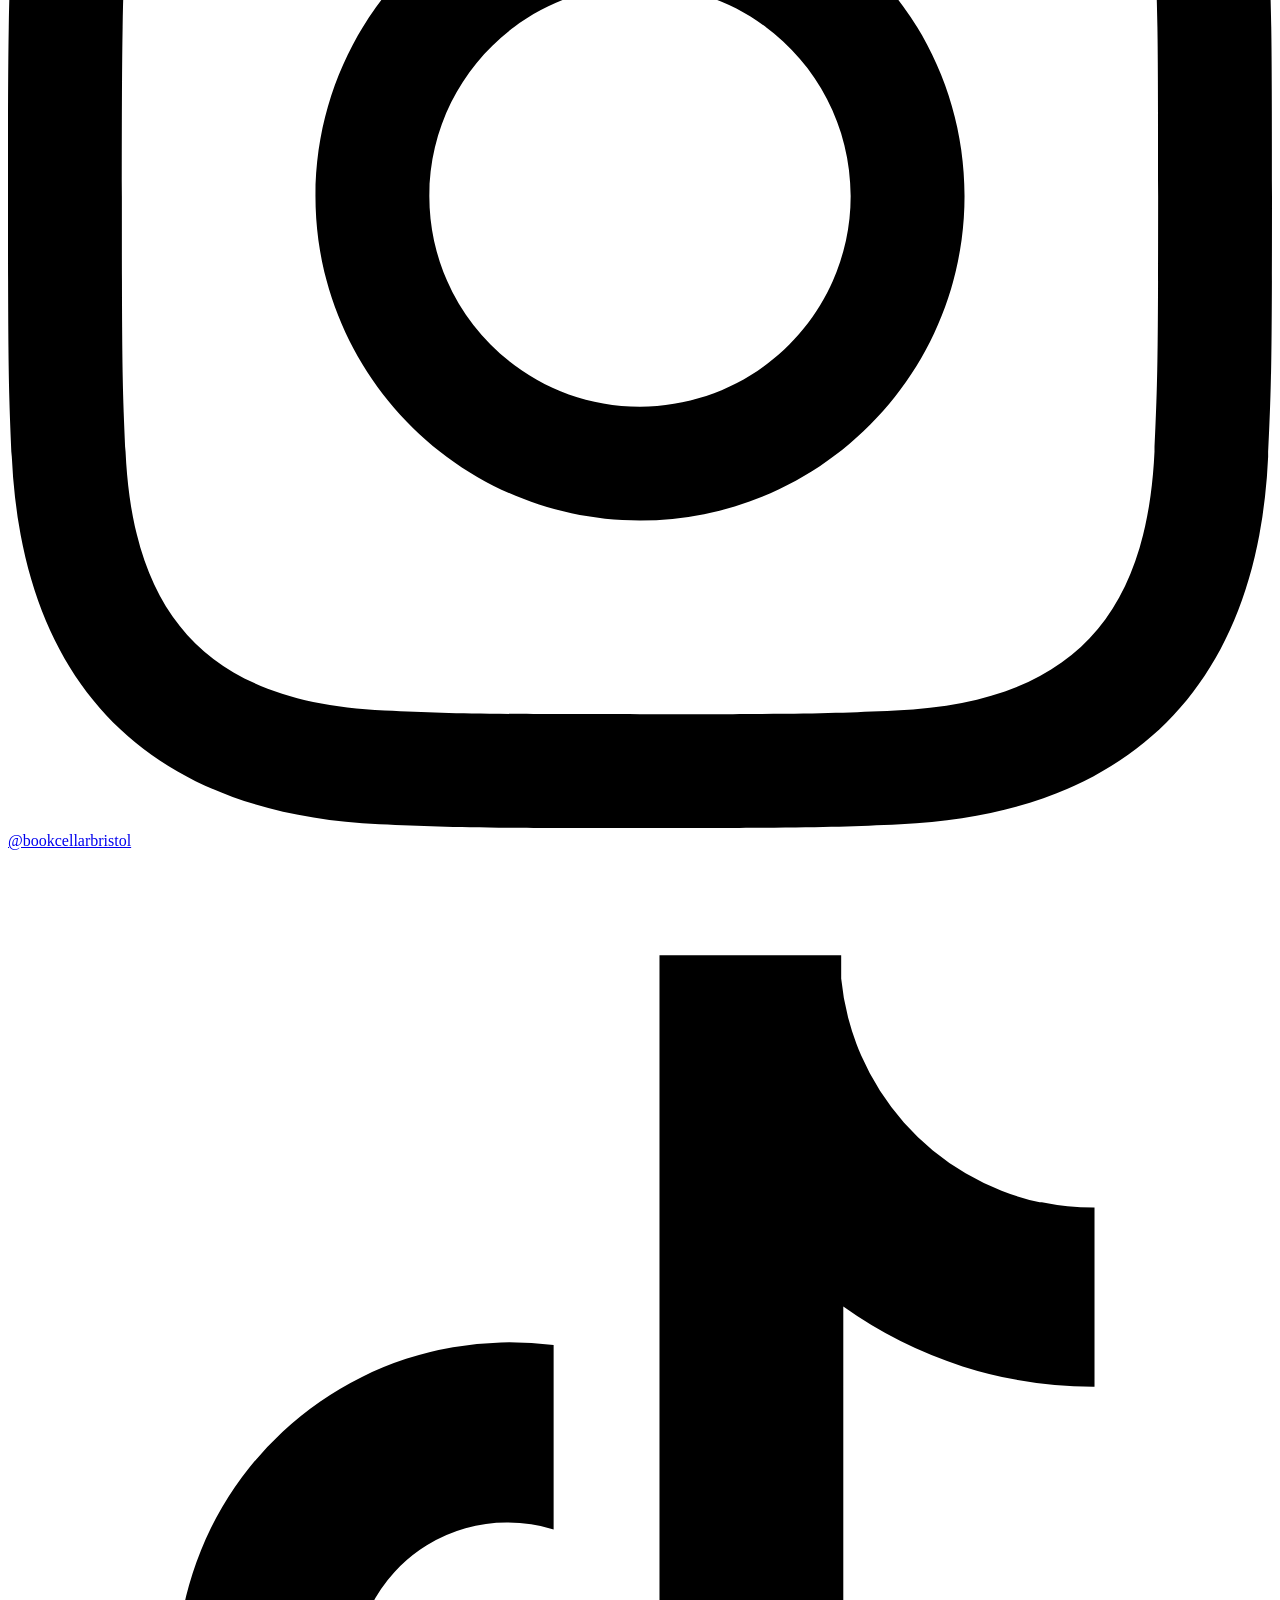
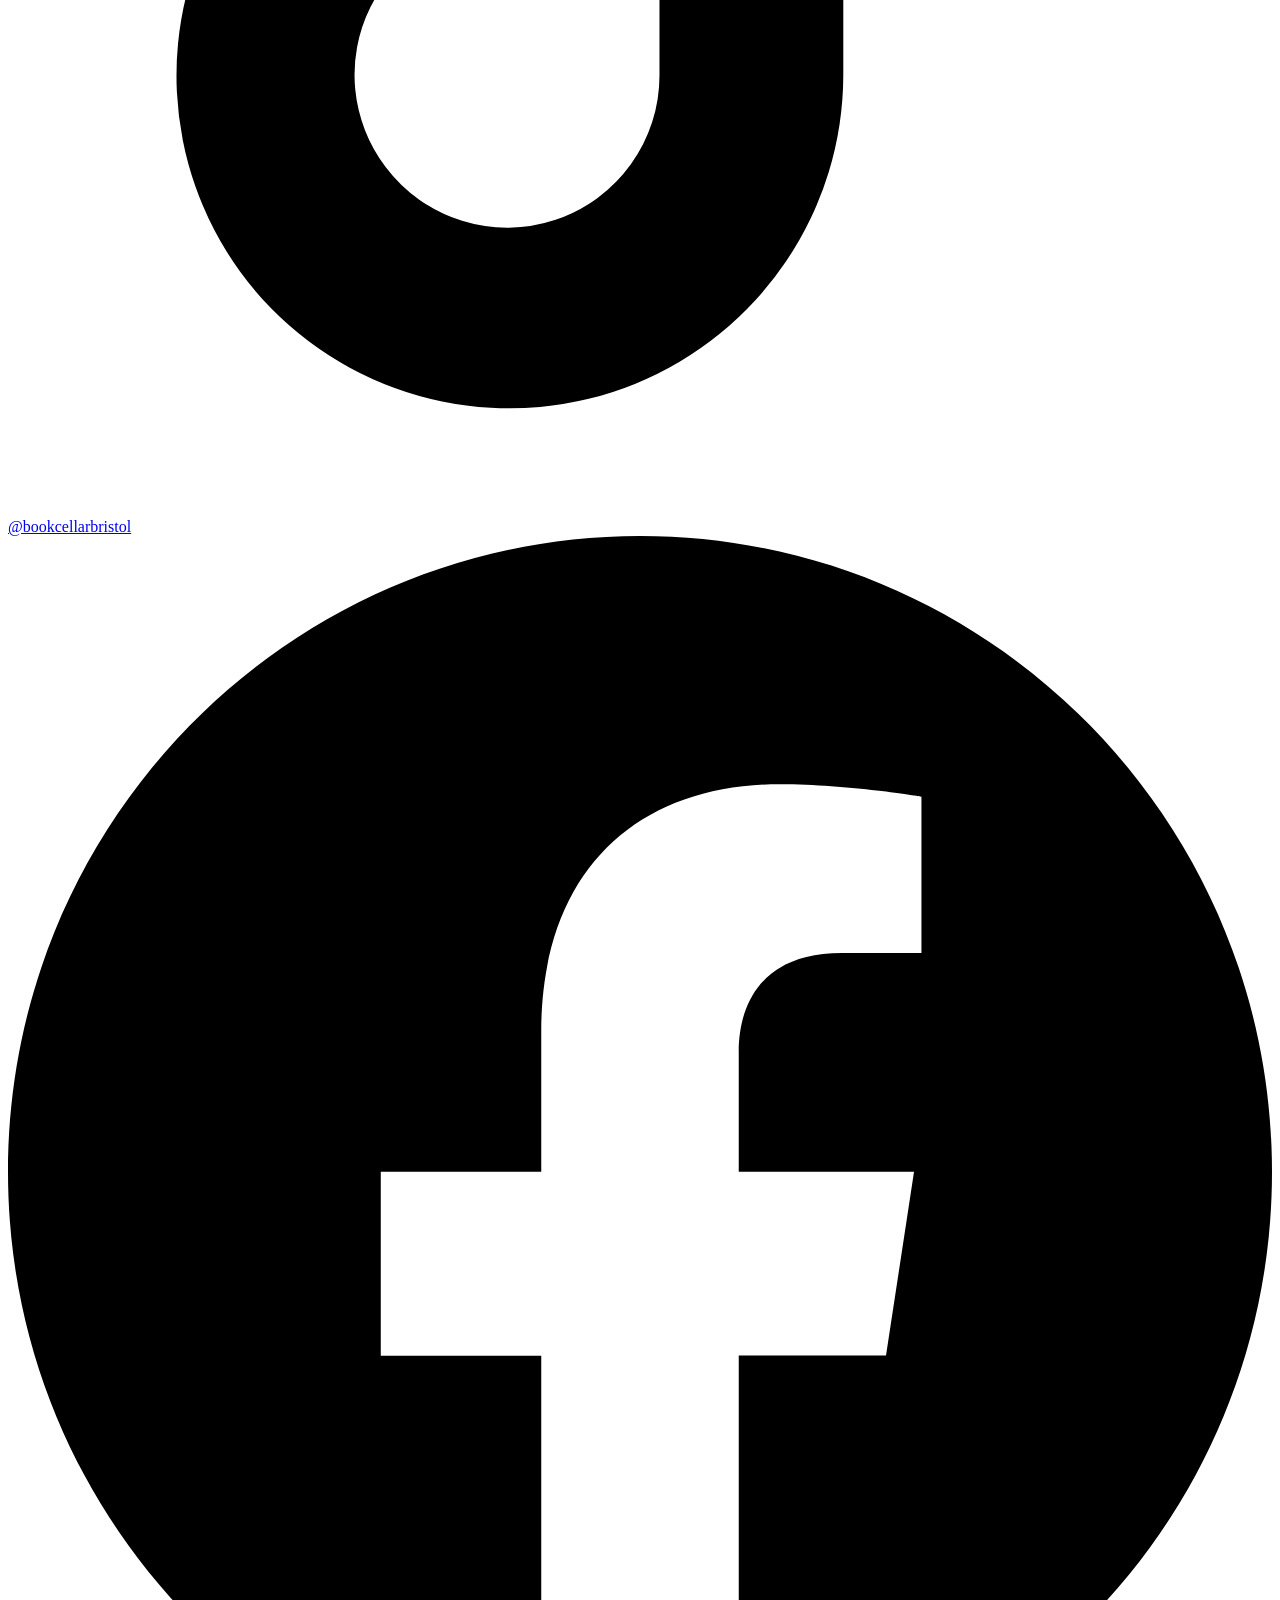
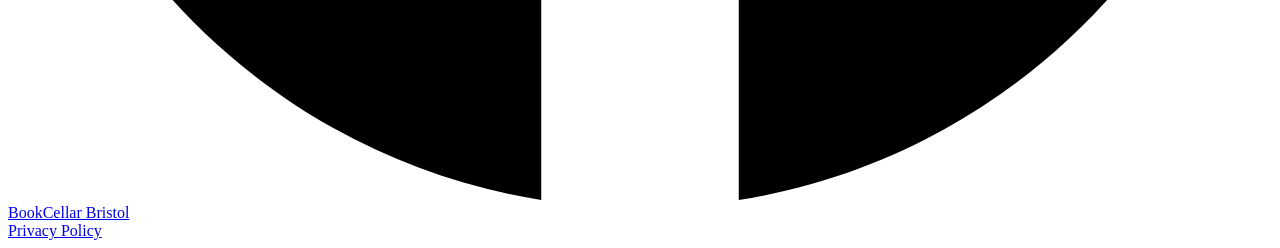
==== commit 20302527: "deploy: tombookcellar/Website@54c56141733ae560ad44feae2b5fa74d5168b08a" ====
--- a/about/index.html
+++ b/about/index.html
@@ -1,9 +1,9 @@
-<!doctype html><html lang=en><head><script async src="https://www.googletagmanager.com/gtag/js?id=G-79LZ1G3K5C"></script><script>window.dataLayer=window.dataLayer||[];function gtag(){dataLayer.push(arguments)}gtag("js",new Date),gtag("config","G-79LZ1G3K5C")</script><meta charset=UTF-8><meta name=viewport content="width=device-width,initial-scale=1"><title>About | the BookCellar</title>
+<!doctype html><html lang=en><head><meta charset=UTF-8><meta name=viewport content="width=device-width,initial-scale=1"><title>About | the BookCellar</title>
 <link rel=preconnect href=https://fonts.googleapis.com><link rel=preconnect href=https://fonts.gstatic.com crossorigin><link href="https://fonts.googleapis.com/css2?family=Baskervville:ital@0;1&display=swap" rel=stylesheet><link rel=stylesheet href=/Website-staging/css/main.css><link rel=icon href=/Website-staging/favicon.ico></head><body><header><a href=/Website-staging/ class=nav-logo><img src=/Website-staging/logo-header.svg alt="the BookCellar">
 </a><button class=nav-toggle aria-label="Toggle navigation" aria-expanded=false>
 <span></span>
 <span></span>
-<span></span></button><nav id=main-nav><ul><li><a href=/Website-staging/>Home</a></li><li><a href=/Website-staging/about/>About</a></li><li><a href=/Website-staging/careers/>Careers</a></li><li><a href=/Website-staging/contact/>Contact</a></li></ul></nav></header><script>const toggle=document.querySelector(".nav-toggle"),nav=document.getElementById("main-nav");toggle.addEventListener("click",function(){const e=nav.classList.toggle("nav-open");toggle.setAttribute("aria-expanded",e)})</script><div class=page-header><h1>About</h1></div><main class=page-main><div class=page-content><p>The BookCellar opens in Spring 2026 at 100 Stokes Croft, in the heart of Bristol&rsquo;s most characterful neighbourhood. We&rsquo;re an independent bookshop and reading room, a place built around the simple pleasure of a good book and a good glass.</p><p>The idea came from wanting somewhere that doesn&rsquo;t quite exist yet. A third place, not home and not work, where you can arrive alone with a novel and feel completely at ease, or settle in with an old friend and let the conversation go wherever it goes. Somewhere to spend a quiet afternoon or a relaxed evening, shaped by stories and a calm atmosphere.</p><p>We serve carefully chosen wine and speciality teas & coffee, and our shelves are stocked with books we&rsquo;ve read and loved, from the latest page-turners to classic literature and specialist titles. Everything we offer is chosen with care, and none of it comes with snobbery. The reading room sits on the shop floor, so browsing and lingering are the same thing.</p><p>Community is at the heart of what we&rsquo;re building. We have dedicated rooms for book groups, author events, and literary evenings, and we&rsquo;re always looking for new voices and new readers to fill them. If you&rsquo;d like to get involved, we&rsquo;d love to hear from you.</p><p>Come for the books, stay for the wine</p><div class=about-cta><p>We&rsquo;re opening soon. Follow us on Instagram, TikTok and Facebook, or join our mailing list to be the first to hear about our opening, events, and what&rsquo;s on the shelves.</p><div class=about-cta-links><a href=https://instagram.com/bookcellarbristol target=_blank rel="noopener noreferrer"><svg class="social-icon" viewBox="0 0 24 24"><path d="M12 2.163c3.204.0 3.584.012 4.85.07 3.252.148 4.771 1.691 4.919 4.919.058 1.265.069 1.645.069 4.849.0 3.205-.012 3.584-.069 4.849-.149 3.225-1.664 4.771-4.919 4.919-1.266.058-1.644.07-4.85.07-3.204.0-3.584-.012-4.849-.07-3.26-.149-4.771-1.699-4.919-4.92-.058-1.265-.07-1.644-.07-4.849.0-3.204.013-3.583.07-4.849.149-3.227 1.664-4.771 4.919-4.919 1.266-.057 1.645-.069 4.849-.069zM12 0C8.741.0 8.333.014 7.053.072c-4.358.2-6.78 2.618-6.98 6.98-.059 1.281-.073 1.689-.073 4.948s.014 3.668.072 4.948c.2 4.358 2.618 6.78 6.98 6.98C8.333 23.986 8.741 24 12 24s3.668-.014 4.948-.072c4.354-.2 6.782-2.618 6.979-6.98.059-1.28.073-1.689.073-4.948s-.014-3.667-.072-4.947c-.196-4.354-2.617-6.78-6.979-6.98-1.281-.059-1.69-.073-4.949-.073zm0 5.838c-3.403.0-6.162 2.759-6.162 6.162S8.597 18.163 12 18.163s6.162-2.759 6.162-6.163c0-3.403-2.759-6.162-6.162-6.162zM12 16c-2.209.0-4-1.79-4-4 0-2.209 1.791-4 4-4s4 1.791 4 4c0 2.21-1.791 4-4 4zm6.406-11.845c-.796.0-1.441.645-1.441 1.44s.645 1.44 1.441 1.44c.795.0 1.439-.645 1.439-1.44s-.644-1.44-1.439-1.44z"/></svg>@bookcellarbristol on Instagram</a>
+<span></span></button><nav id=main-nav><ul><li><a href=/Website-staging/>Home</a></li><li><a href=/Website-staging/about/>About</a></li><li><a href=/Website-staging/pairings/>Book and Wine Pairings</a></li><li><a href=/Website-staging/careers/>Careers</a></li><li><a href=/Website-staging/contact/>Contact</a></li></ul></nav></header><script>const toggle=document.querySelector(".nav-toggle"),nav=document.getElementById("main-nav");toggle.addEventListener("click",function(){const e=nav.classList.toggle("nav-open");toggle.setAttribute("aria-expanded",e)})</script><div class=page-header><h1>About</h1></div><main class=page-main><div class=page-content><p>The BookCellar opens in Spring 2026 at 100 Stokes Croft, in the heart of Bristol&rsquo;s most characterful neighbourhood. We&rsquo;re an independent bookshop and reading room, a place built around the simple pleasure of a good book and a good glass.</p><p>The idea came from wanting somewhere that doesn&rsquo;t quite exist yet. A third place, not home and not work, where you can arrive alone with a novel and feel completely at ease, or settle in with an old friend and let the conversation go wherever it goes. Somewhere to spend a quiet afternoon or a relaxed evening, shaped by stories and a calm atmosphere.</p><p>We serve carefully chosen wine and speciality teas & coffee, and our shelves are stocked with books we&rsquo;ve read and loved, from the latest page-turners to classic literature and specialist titles. Everything we offer is chosen with care, and none of it comes with snobbery. The reading room sits on the shop floor, so browsing and lingering are the same thing.</p><p>Community is at the heart of what we&rsquo;re building. We have dedicated rooms for book groups, author events, and literary evenings, and we&rsquo;re always looking for new voices and new readers to fill them. If you&rsquo;d like to get involved, we&rsquo;d love to hear from you.</p><p>Come for the books, stay for the wine</p><div class=about-cta><p>We&rsquo;re opening soon. Follow us on Instagram, TikTok and Facebook, or join our mailing list to be the first to hear about our opening, events, and what&rsquo;s on the shelves.</p><div class=about-cta-links><a href=https://instagram.com/bookcellarbristol target=_blank rel="noopener noreferrer"><svg class="social-icon" viewBox="0 0 24 24"><path d="M12 2.163c3.204.0 3.584.012 4.85.07 3.252.148 4.771 1.691 4.919 4.919.058 1.265.069 1.645.069 4.849.0 3.205-.012 3.584-.069 4.849-.149 3.225-1.664 4.771-4.919 4.919-1.266.058-1.644.07-4.85.07-3.204.0-3.584-.012-4.849-.07-3.26-.149-4.771-1.699-4.919-4.92-.058-1.265-.07-1.644-.07-4.849.0-3.204.013-3.583.07-4.849.149-3.227 1.664-4.771 4.919-4.919 1.266-.057 1.645-.069 4.849-.069zM12 0C8.741.0 8.333.014 7.053.072c-4.358.2-6.78 2.618-6.98 6.98-.059 1.281-.073 1.689-.073 4.948s.014 3.668.072 4.948c.2 4.358 2.618 6.78 6.98 6.98C8.333 23.986 8.741 24 12 24s3.668-.014 4.948-.072c4.354-.2 6.782-2.618 6.979-6.98.059-1.28.073-1.689.073-4.948s-.014-3.667-.072-4.947c-.196-4.354-2.617-6.78-6.979-6.98-1.281-.059-1.69-.073-4.949-.073zm0 5.838c-3.403.0-6.162 2.759-6.162 6.162S8.597 18.163 12 18.163s6.162-2.759 6.162-6.163c0-3.403-2.759-6.162-6.162-6.162zM12 16c-2.209.0-4-1.79-4-4 0-2.209 1.791-4 4-4s4 1.791 4 4c0 2.21-1.791 4-4 4zm6.406-11.845c-.796.0-1.441.645-1.441 1.44s.645 1.44 1.441 1.44c.795.0 1.439-.645 1.439-1.44s-.644-1.44-1.439-1.44z"/></svg>@bookcellarbristol on Instagram</a>
 <a href=https://www.tiktok.com/@bookcellarbristol target=_blank rel="noopener noreferrer"><svg class="social-icon" viewBox="0 0 24 24"><path d="M19.59 6.69a4.83 4.83.0 01-3.77-4.25V2h-3.45v13.67a2.89 2.89.0 01-5.2 1.74 2.89 2.89.0 012.31-4.64 2.93 2.93.0 01.88.13V9.4a6.84 6.84.0 00-1-.05A6.33 6.33.0 005 20.1a6.34 6.34.0 0010.86-4.43v-7a8.16 8.16.0 004.77 1.52v-3.4a4.85 4.85.0 01-1-.1z"/></svg>@bookcellarbristol on TikTok</a>
 <a href="https://www.facebook.com/profile.php?id=61580732770630" target=_blank rel="noopener noreferrer"><svg class="social-icon" viewBox="0 0 24 24"><path d="M24 12.073C24 5.404 18.627.0 12 0S0 5.404.0 12.073C0 18.1 4.388 23.094 10.125 24v-8.437H7.078v-3.49h3.047V9.41c0-3.025 1.792-4.697 4.533-4.697 1.312.0 2.686.236 2.686.236v2.97h-1.513c-1.491.0-1.956.93-1.956 1.886v2.267h3.328l-.532 3.49h-2.796V24C19.612 23.094 24 18.1 24 12.073z"/></svg>BookCellar Bristol on Facebook</a>
 <a href=/#signup>Join the mailing list</a></div></div></div></main><footer><div class=footer-left><a href=mailto:contact@bookcellar.uk>contact@bookcellar.uk</a>
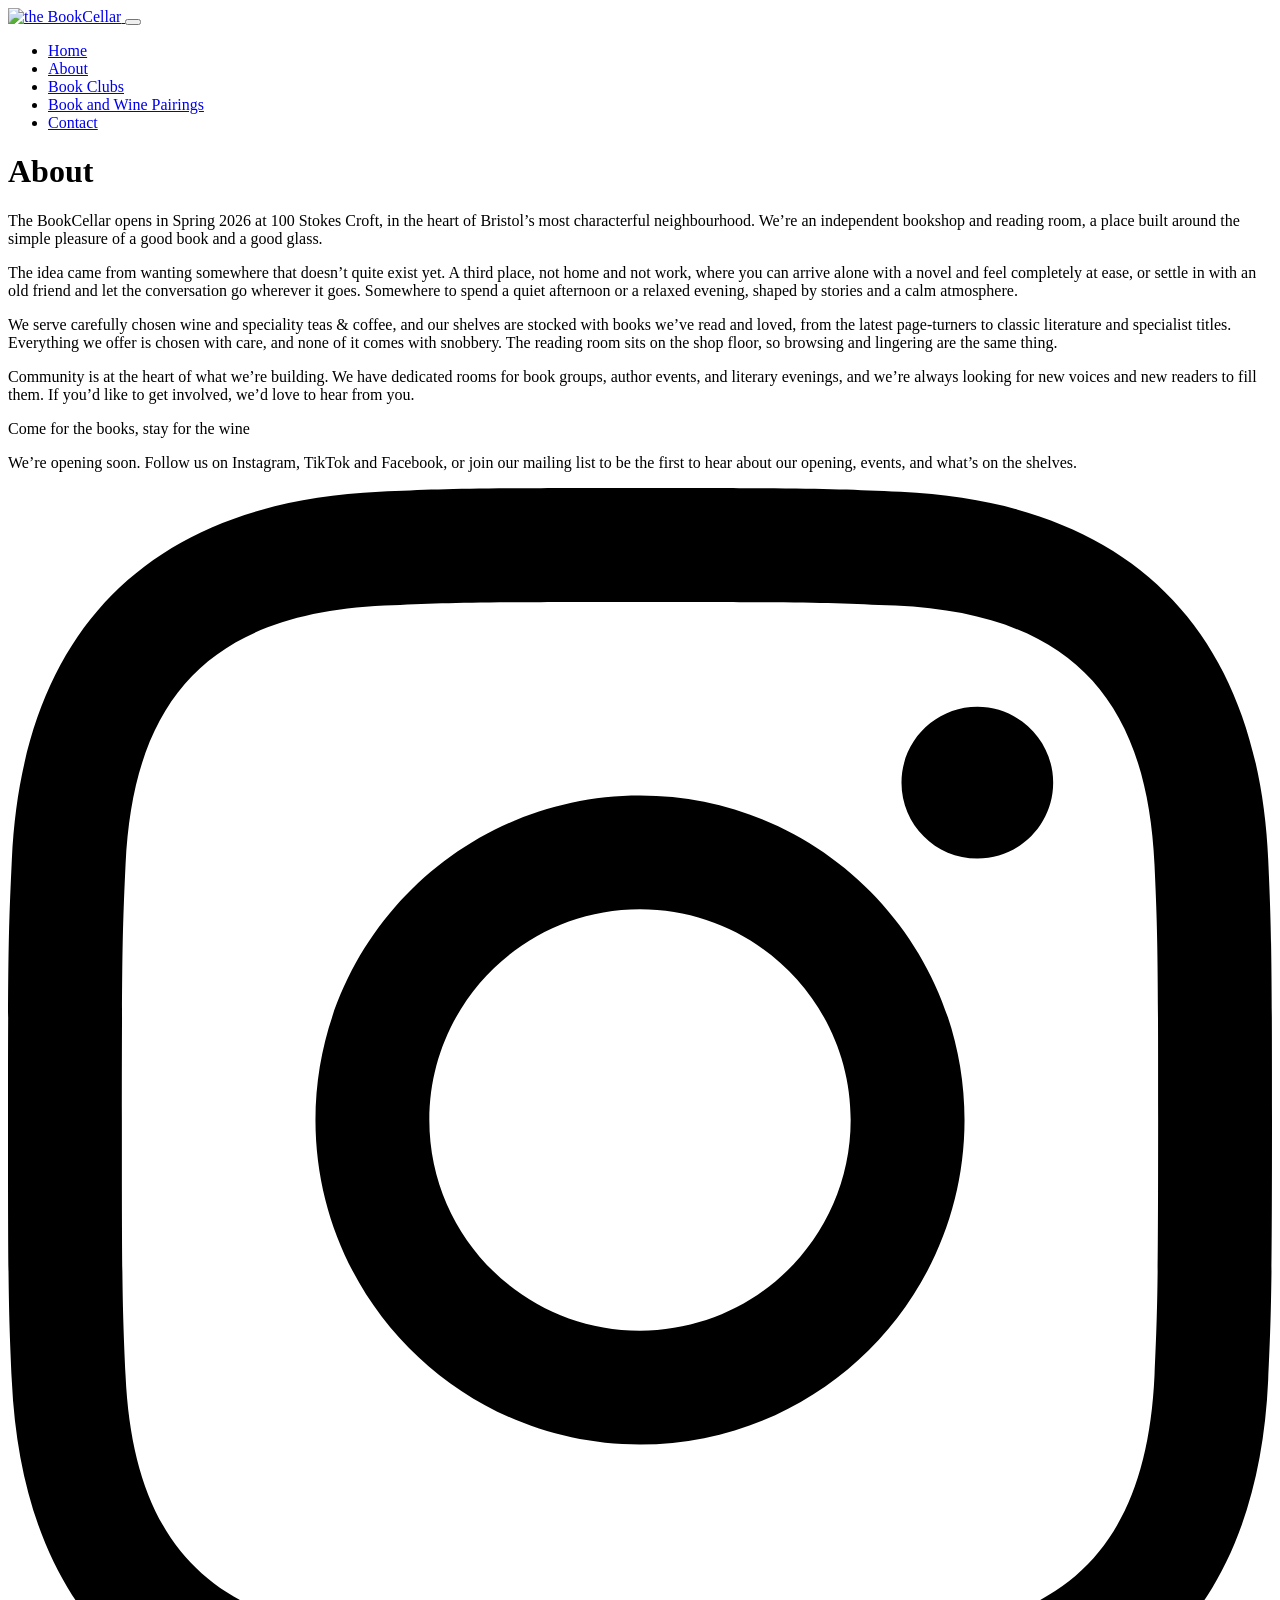
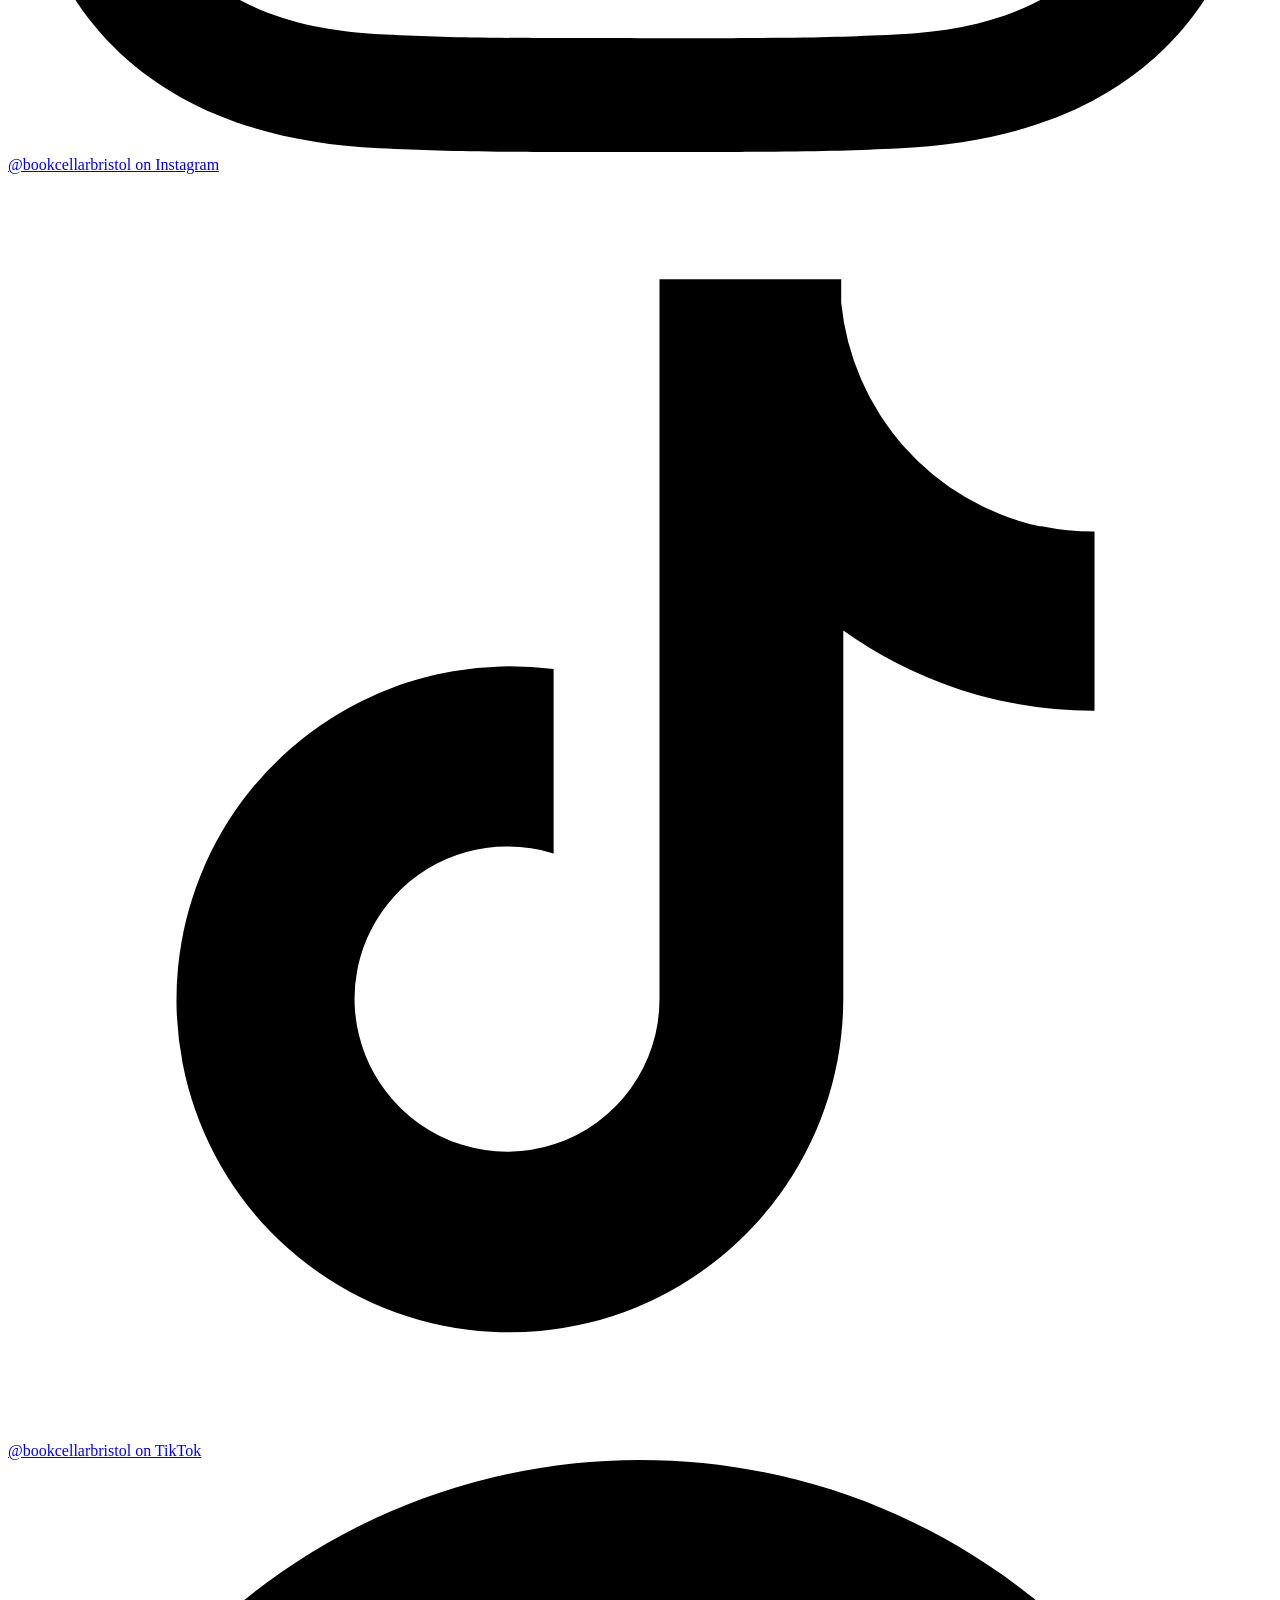
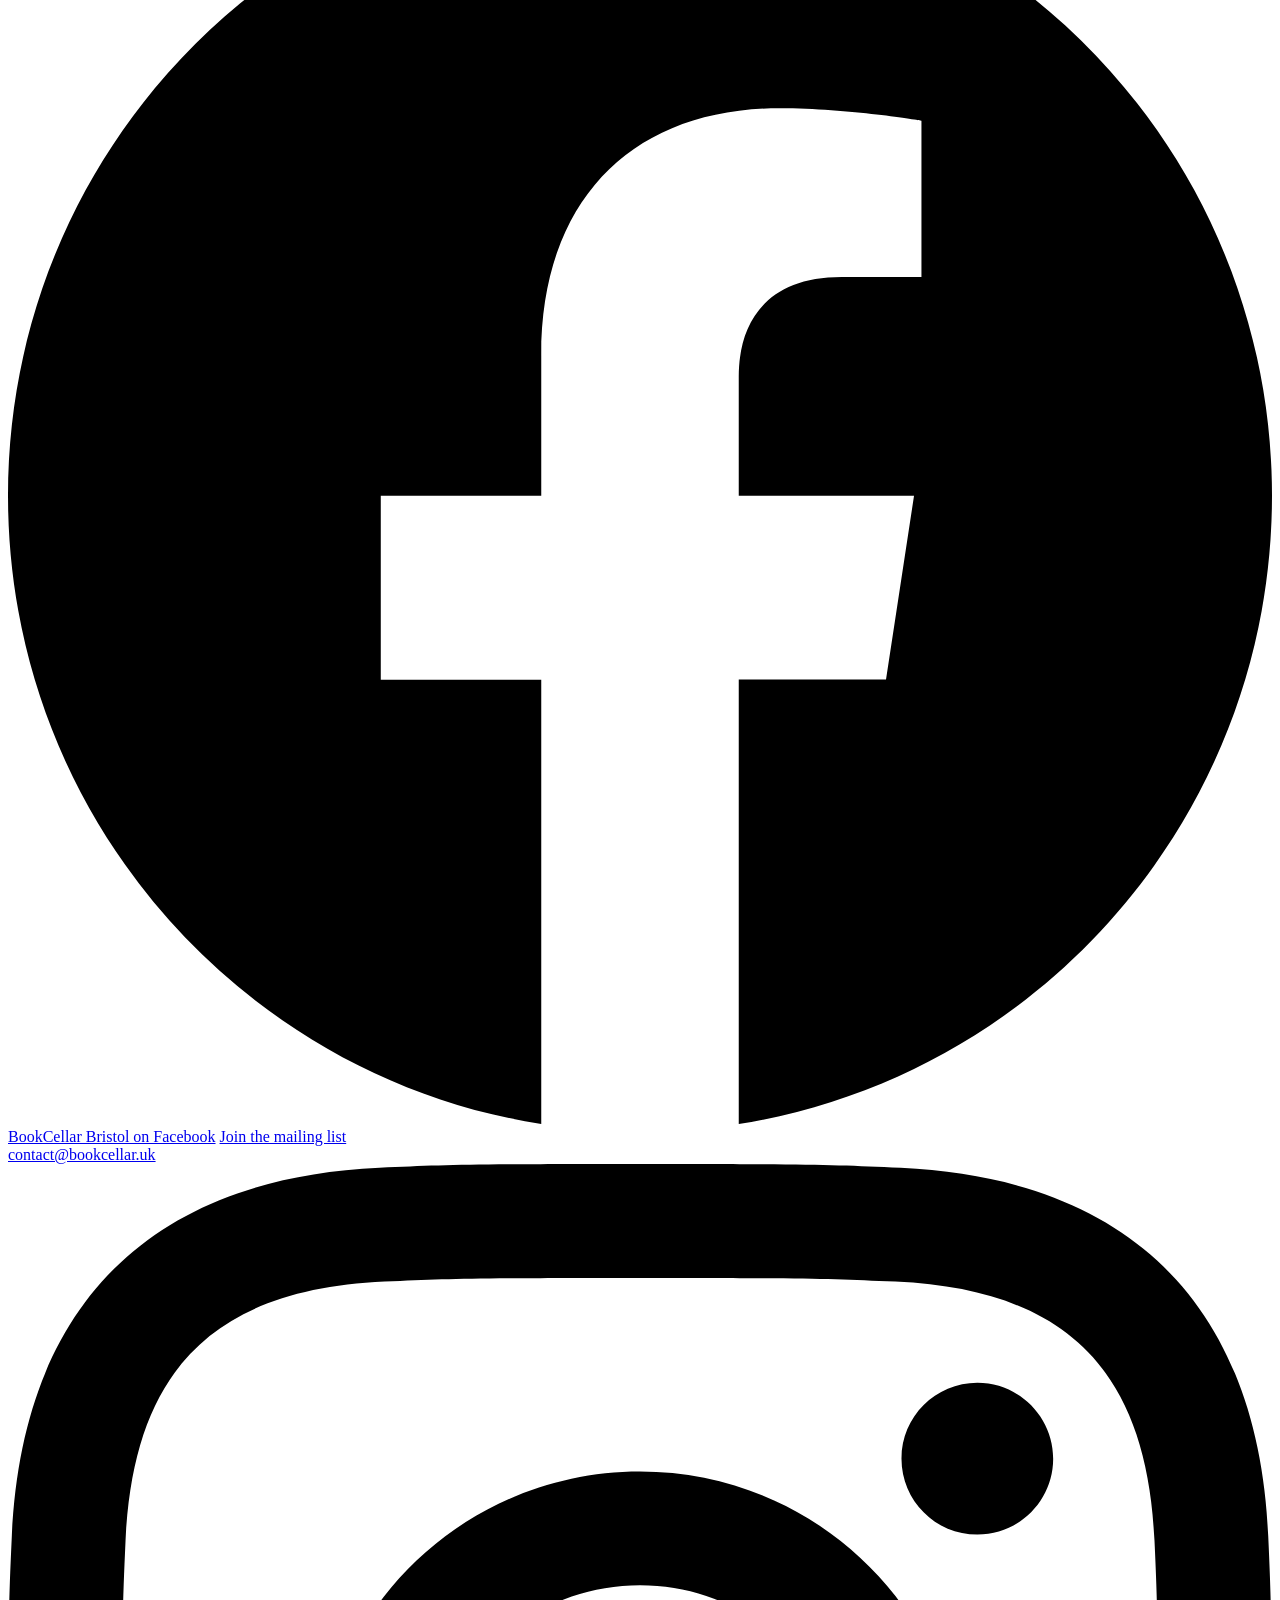
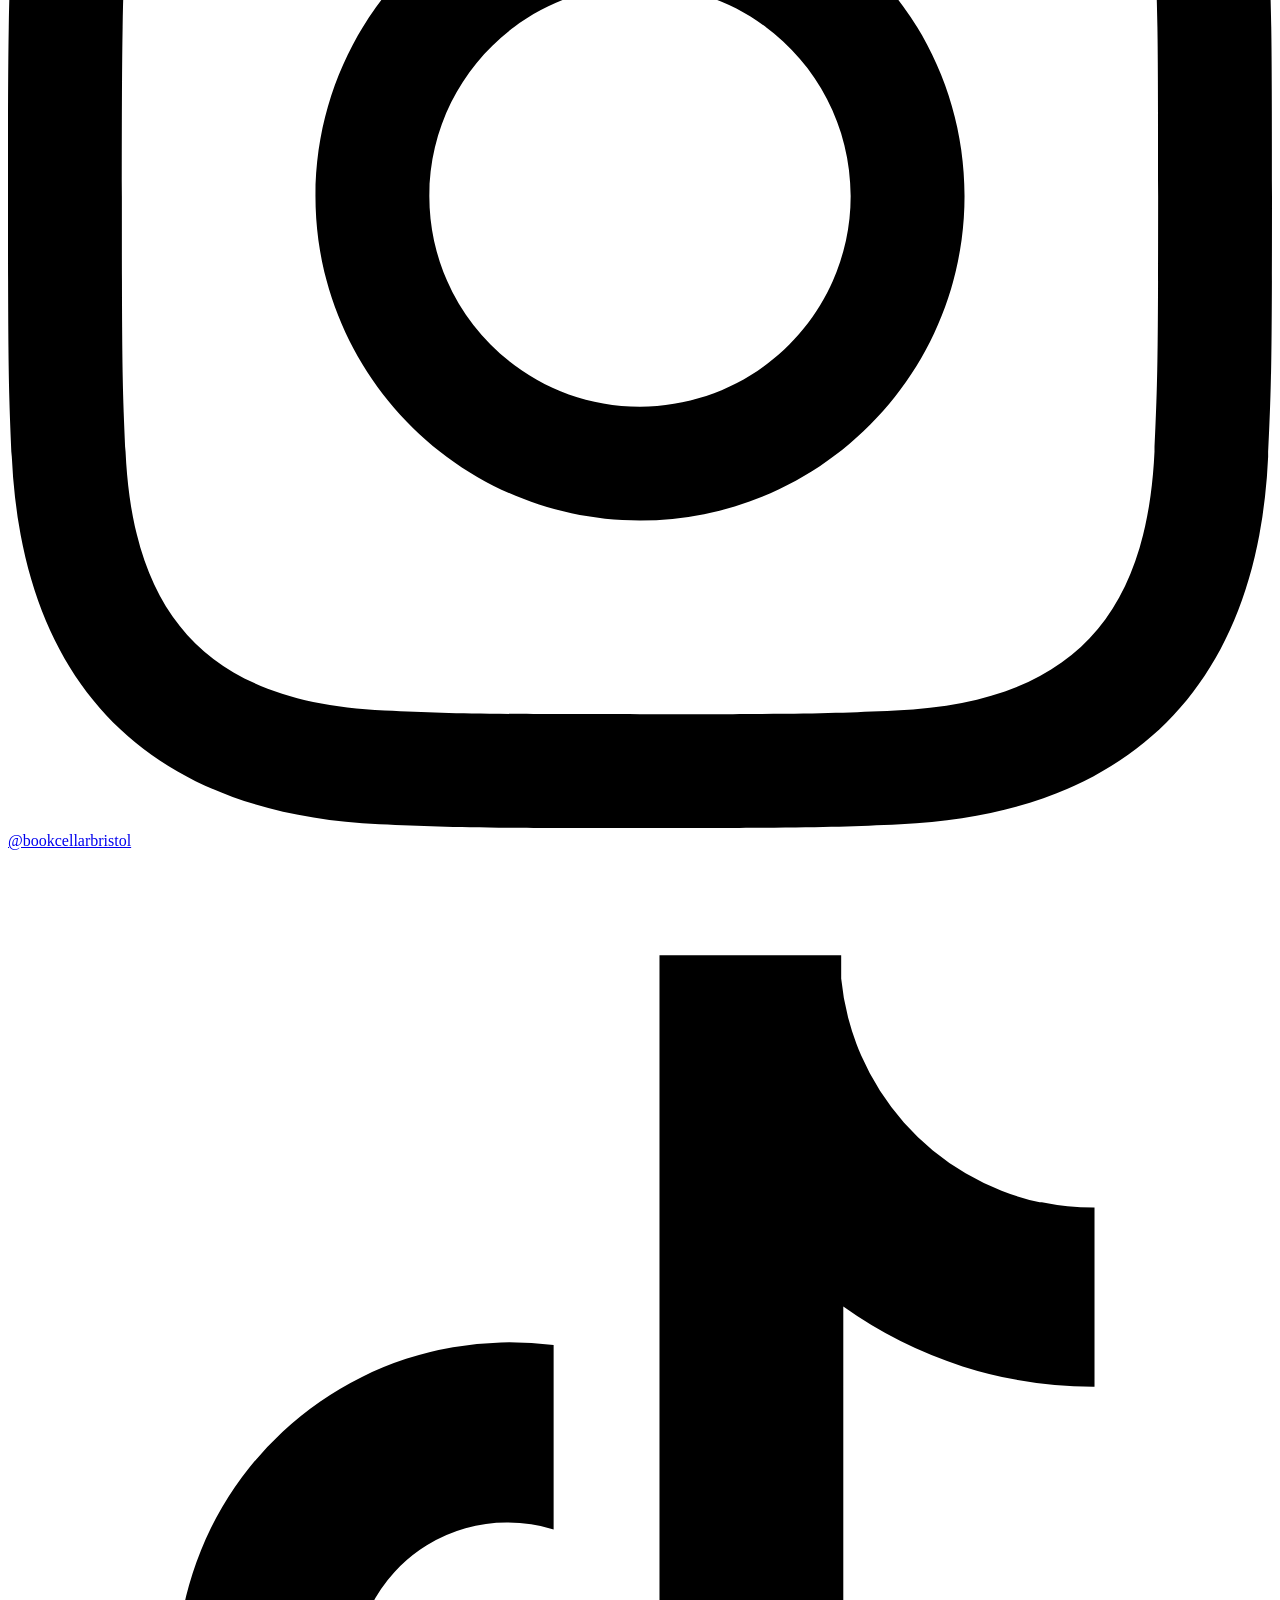
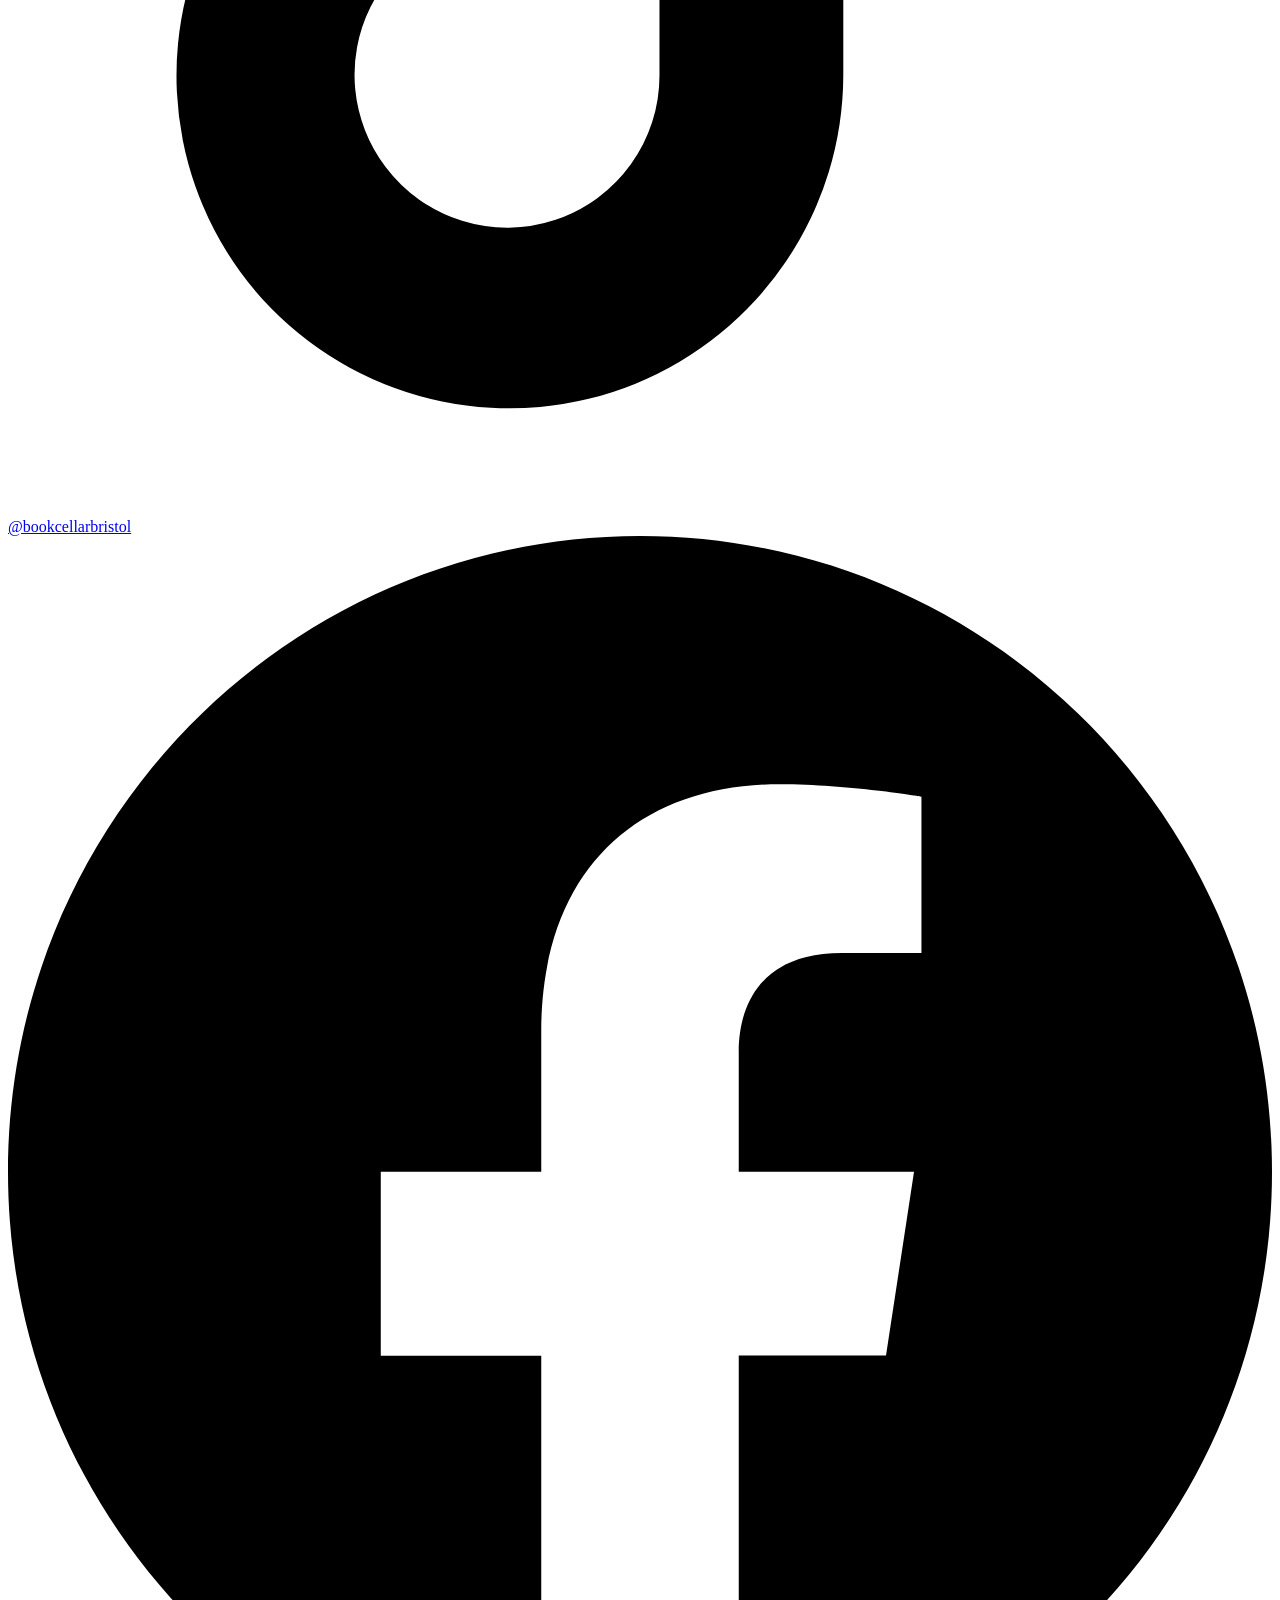
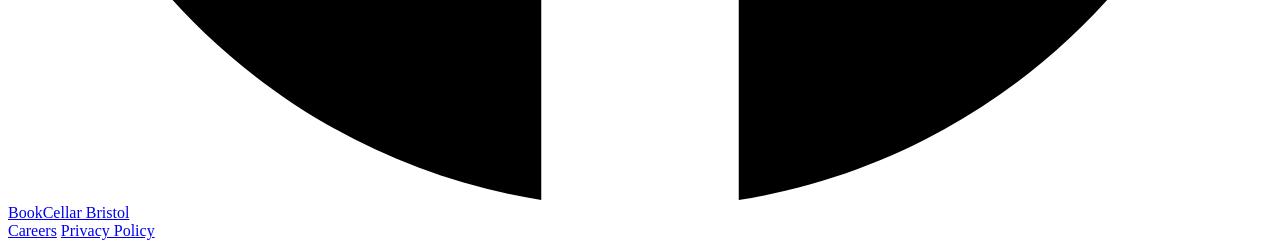
==== commit b9017671: "deploy: tombookcellar/Website@077b5cab47556ea25fef5d37c94355da038234fe" ====
--- a/about/index.html
+++ b/about/index.html
@@ -3,7 +3,7 @@
 </a><button class=nav-toggle aria-label="Toggle navigation" aria-expanded=false>
 <span></span>
 <span></span>
-<span></span></button><nav id=main-nav><ul><li><a href=/Website-staging/>Home</a></li><li><a href=/Website-staging/about/>About</a></li><li><a href=/Website-staging/pairings/>Book and Wine Pairings</a></li><li><a href=/Website-staging/careers/>Careers</a></li><li><a href=/Website-staging/contact/>Contact</a></li></ul></nav></header><script>const toggle=document.querySelector(".nav-toggle"),nav=document.getElementById("main-nav");toggle.addEventListener("click",function(){const e=nav.classList.toggle("nav-open");toggle.setAttribute("aria-expanded",e)})</script><div class=page-header><h1>About</h1></div><main class=page-main><div class=page-content><p>The BookCellar opens in Spring 2026 at 100 Stokes Croft, in the heart of Bristol&rsquo;s most characterful neighbourhood. We&rsquo;re an independent bookshop and reading room, a place built around the simple pleasure of a good book and a good glass.</p><p>The idea came from wanting somewhere that doesn&rsquo;t quite exist yet. A third place, not home and not work, where you can arrive alone with a novel and feel completely at ease, or settle in with an old friend and let the conversation go wherever it goes. Somewhere to spend a quiet afternoon or a relaxed evening, shaped by stories and a calm atmosphere.</p><p>We serve carefully chosen wine and speciality teas & coffee, and our shelves are stocked with books we&rsquo;ve read and loved, from the latest page-turners to classic literature and specialist titles. Everything we offer is chosen with care, and none of it comes with snobbery. The reading room sits on the shop floor, so browsing and lingering are the same thing.</p><p>Community is at the heart of what we&rsquo;re building. We have dedicated rooms for book groups, author events, and literary evenings, and we&rsquo;re always looking for new voices and new readers to fill them. If you&rsquo;d like to get involved, we&rsquo;d love to hear from you.</p><p>Come for the books, stay for the wine</p><div class=about-cta><p>We&rsquo;re opening soon. Follow us on Instagram, TikTok and Facebook, or join our mailing list to be the first to hear about our opening, events, and what&rsquo;s on the shelves.</p><div class=about-cta-links><a href=https://instagram.com/bookcellarbristol target=_blank rel="noopener noreferrer"><svg class="social-icon" viewBox="0 0 24 24"><path d="M12 2.163c3.204.0 3.584.012 4.85.07 3.252.148 4.771 1.691 4.919 4.919.058 1.265.069 1.645.069 4.849.0 3.205-.012 3.584-.069 4.849-.149 3.225-1.664 4.771-4.919 4.919-1.266.058-1.644.07-4.85.07-3.204.0-3.584-.012-4.849-.07-3.26-.149-4.771-1.699-4.919-4.92-.058-1.265-.07-1.644-.07-4.849.0-3.204.013-3.583.07-4.849.149-3.227 1.664-4.771 4.919-4.919 1.266-.057 1.645-.069 4.849-.069zM12 0C8.741.0 8.333.014 7.053.072c-4.358.2-6.78 2.618-6.98 6.98-.059 1.281-.073 1.689-.073 4.948s.014 3.668.072 4.948c.2 4.358 2.618 6.78 6.98 6.98C8.333 23.986 8.741 24 12 24s3.668-.014 4.948-.072c4.354-.2 6.782-2.618 6.979-6.98.059-1.28.073-1.689.073-4.948s-.014-3.667-.072-4.947c-.196-4.354-2.617-6.78-6.979-6.98-1.281-.059-1.69-.073-4.949-.073zm0 5.838c-3.403.0-6.162 2.759-6.162 6.162S8.597 18.163 12 18.163s6.162-2.759 6.162-6.163c0-3.403-2.759-6.162-6.162-6.162zM12 16c-2.209.0-4-1.79-4-4 0-2.209 1.791-4 4-4s4 1.791 4 4c0 2.21-1.791 4-4 4zm6.406-11.845c-.796.0-1.441.645-1.441 1.44s.645 1.44 1.441 1.44c.795.0 1.439-.645 1.439-1.44s-.644-1.44-1.439-1.44z"/></svg>@bookcellarbristol on Instagram</a>
+<span></span></button><nav id=main-nav><ul><li><a href=/Website-staging/>Home</a></li><li><a href=/Website-staging/about/>About</a></li><li><a href=/Website-staging/book-clubs/>Book Clubs</a></li><li><a href=/Website-staging/pairings/>Book and Wine Pairings</a></li><li><a href=/Website-staging/contact/>Contact</a></li></ul></nav></header><script>const toggle=document.querySelector(".nav-toggle"),nav=document.getElementById("main-nav");toggle.addEventListener("click",function(){const e=nav.classList.toggle("nav-open");toggle.setAttribute("aria-expanded",e)})</script><div class=page-header><h1>About</h1></div><main class=page-main><div class=page-content><p>The BookCellar opens in Spring 2026 at 100 Stokes Croft, in the heart of Bristol&rsquo;s most characterful neighbourhood. We&rsquo;re an independent bookshop and reading room, a place built around the simple pleasure of a good book and a good glass.</p><p>The idea came from wanting somewhere that doesn&rsquo;t quite exist yet. A third place, not home and not work, where you can arrive alone with a novel and feel completely at ease, or settle in with an old friend and let the conversation go wherever it goes. Somewhere to spend a quiet afternoon or a relaxed evening, shaped by stories and a calm atmosphere.</p><p>We serve carefully chosen wine and speciality teas & coffee, and our shelves are stocked with books we&rsquo;ve read and loved, from the latest page-turners to classic literature and specialist titles. Everything we offer is chosen with care, and none of it comes with snobbery. The reading room sits on the shop floor, so browsing and lingering are the same thing.</p><p>Community is at the heart of what we&rsquo;re building. We have dedicated rooms for book groups, author events, and literary evenings, and we&rsquo;re always looking for new voices and new readers to fill them. If you&rsquo;d like to get involved, we&rsquo;d love to hear from you.</p><p>Come for the books, stay for the wine</p><div class=about-cta><p>We&rsquo;re opening soon. Follow us on Instagram, TikTok and Facebook, or join our mailing list to be the first to hear about our opening, events, and what&rsquo;s on the shelves.</p><div class=about-cta-links><a href=https://instagram.com/bookcellarbristol target=_blank rel="noopener noreferrer"><svg class="social-icon" viewBox="0 0 24 24"><path d="M12 2.163c3.204.0 3.584.012 4.85.07 3.252.148 4.771 1.691 4.919 4.919.058 1.265.069 1.645.069 4.849.0 3.205-.012 3.584-.069 4.849-.149 3.225-1.664 4.771-4.919 4.919-1.266.058-1.644.07-4.85.07-3.204.0-3.584-.012-4.849-.07-3.26-.149-4.771-1.699-4.919-4.92-.058-1.265-.07-1.644-.07-4.849.0-3.204.013-3.583.07-4.849.149-3.227 1.664-4.771 4.919-4.919 1.266-.057 1.645-.069 4.849-.069zM12 0C8.741.0 8.333.014 7.053.072c-4.358.2-6.78 2.618-6.98 6.98-.059 1.281-.073 1.689-.073 4.948s.014 3.668.072 4.948c.2 4.358 2.618 6.78 6.98 6.98C8.333 23.986 8.741 24 12 24s3.668-.014 4.948-.072c4.354-.2 6.782-2.618 6.979-6.98.059-1.28.073-1.689.073-4.948s-.014-3.667-.072-4.947c-.196-4.354-2.617-6.78-6.979-6.98-1.281-.059-1.69-.073-4.949-.073zm0 5.838c-3.403.0-6.162 2.759-6.162 6.162S8.597 18.163 12 18.163s6.162-2.759 6.162-6.163c0-3.403-2.759-6.162-6.162-6.162zM12 16c-2.209.0-4-1.79-4-4 0-2.209 1.791-4 4-4s4 1.791 4 4c0 2.21-1.791 4-4 4zm6.406-11.845c-.796.0-1.441.645-1.441 1.44s.645 1.44 1.441 1.44c.795.0 1.439-.645 1.439-1.44s-.644-1.44-1.439-1.44z"/></svg>@bookcellarbristol on Instagram</a>
 <a href=https://www.tiktok.com/@bookcellarbristol target=_blank rel="noopener noreferrer"><svg class="social-icon" viewBox="0 0 24 24"><path d="M19.59 6.69a4.83 4.83.0 01-3.77-4.25V2h-3.45v13.67a2.89 2.89.0 01-5.2 1.74 2.89 2.89.0 012.31-4.64 2.93 2.93.0 01.88.13V9.4a6.84 6.84.0 00-1-.05A6.33 6.33.0 005 20.1a6.34 6.34.0 0010.86-4.43v-7a8.16 8.16.0 004.77 1.52v-3.4a4.85 4.85.0 01-1-.1z"/></svg>@bookcellarbristol on TikTok</a>
 <a href="https://www.facebook.com/profile.php?id=61580732770630" target=_blank rel="noopener noreferrer"><svg class="social-icon" viewBox="0 0 24 24"><path d="M24 12.073C24 5.404 18.627.0 12 0S0 5.404.0 12.073C0 18.1 4.388 23.094 10.125 24v-8.437H7.078v-3.49h3.047V9.41c0-3.025 1.792-4.697 4.533-4.697 1.312.0 2.686.236 2.686.236v2.97h-1.513c-1.491.0-1.956.93-1.956 1.886v2.267h3.328l-.532 3.49h-2.796V24C19.612 23.094 24 18.1 24 12.073z"/></svg>BookCellar Bristol on Facebook</a>
 <a href=/#signup>Join the mailing list</a></div></div></div></main><footer><div class=footer-left><a href=mailto:contact@bookcellar.uk>contact@bookcellar.uk</a>
@@ -12,4 +12,5 @@
 </a><a href=https://www.tiktok.com/@bookcellarbristol target=_blank rel="noopener noreferrer"><svg class="social-icon" viewBox="0 0 24 24"><path d="M19.59 6.69a4.83 4.83.0 01-3.77-4.25V2h-3.45v13.67a2.89 2.89.0 01-5.2 1.74 2.89 2.89.0 012.31-4.64 2.93 2.93.0 01.88.13V9.4a6.84 6.84.0 00-1-.05A6.33 6.33.0 005 20.1a6.34 6.34.0 0010.86-4.43v-7a8.16 8.16.0 004.77 1.52v-3.4a4.85 4.85.0 01-1-.1z"/></svg>
 @bookcellarbristol
 </a><a href="https://www.facebook.com/profile.php?id=61580732770630" target=_blank rel="noopener noreferrer"><svg class="social-icon" viewBox="0 0 24 24"><path d="M24 12.073C24 5.404 18.627.0 12 0S0 5.404.0 12.073C0 18.1 4.388 23.094 10.125 24v-8.437H7.078v-3.49h3.047V9.41c0-3.025 1.792-4.697 4.533-4.697 1.312.0 2.686.236 2.686.236v2.97h-1.513c-1.491.0-1.956.93-1.956 1.886v2.267h3.328l-.532 3.49h-2.796V24C19.612 23.094 24 18.1 24 12.073z"/></svg>
-BookCellar Bristol</a></div><div class=footer-right><a href=/Website-staging/privacy/>Privacy Policy</a></div></footer></body></html>+BookCellar Bristol</a></div><div class=footer-right><a href=/Website-staging/careers/>Careers</a>
+<a href=/Website-staging/privacy/>Privacy Policy</a></div></footer><script async type=text/javascript src='https://static.klaviyo.com/onsite/js/Vz5FRc/klaviyo.js?company_id=Vz5FRc'></script><script type=text/javascript>!function(){if(!window.klaviyo){window._klOnsite=window._klOnsite||[];try{window.klaviyo=new Proxy({},{get:function(e,t){return"push"===t?function(){var e;(e=window._klOnsite).push.apply(e,arguments)}:function(){for(var s,i,o=arguments.length,e=new Array(o),n=0;n<o;n++)e[n]=arguments[n];return s="function"==typeof e[e.length-1]?e.pop():void 0,i=new Promise(function(n){window._klOnsite.push([t].concat(e,[function(e){s&&s(e),n(e)}]))}),i}}})}catch{window.klaviyo=window.klaviyo||[],window.klaviyo.push=function(){var e;(e=window._klOnsite).push.apply(e,arguments)}}}}()</script></body></html>
